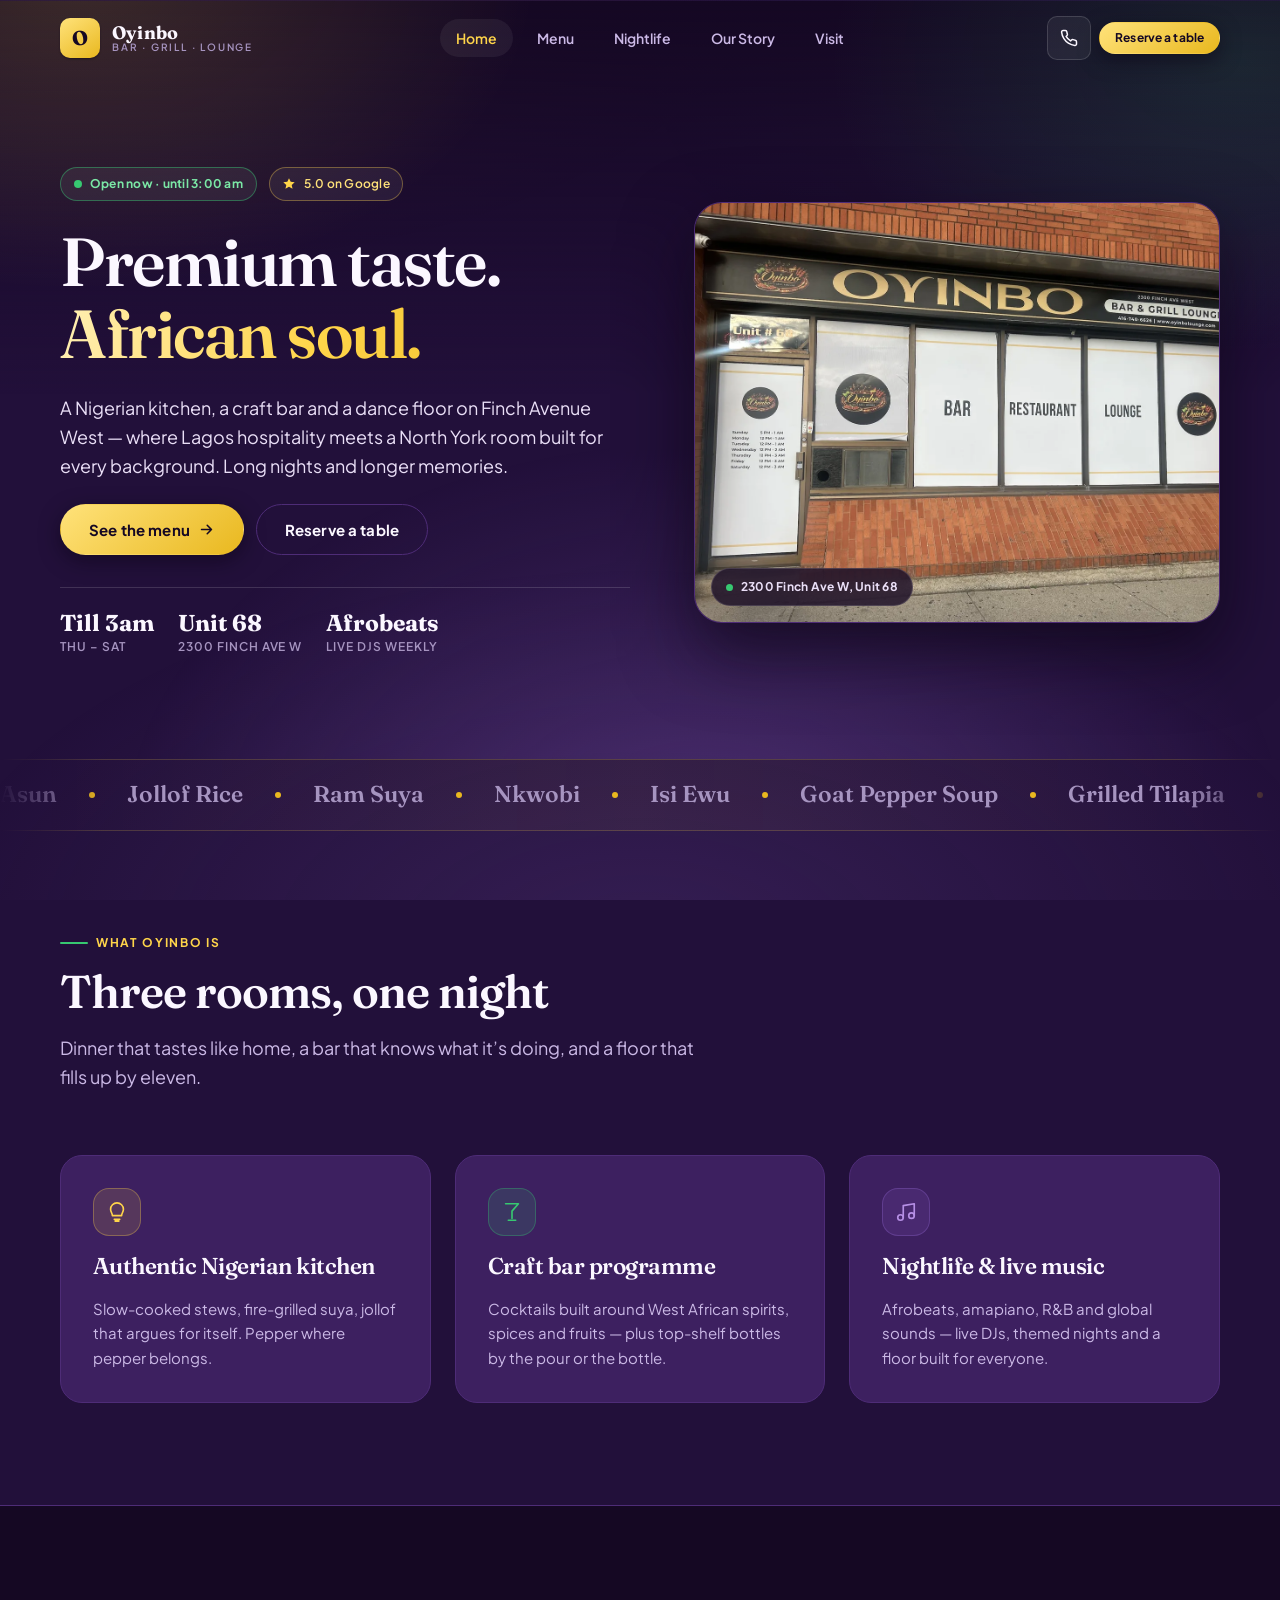
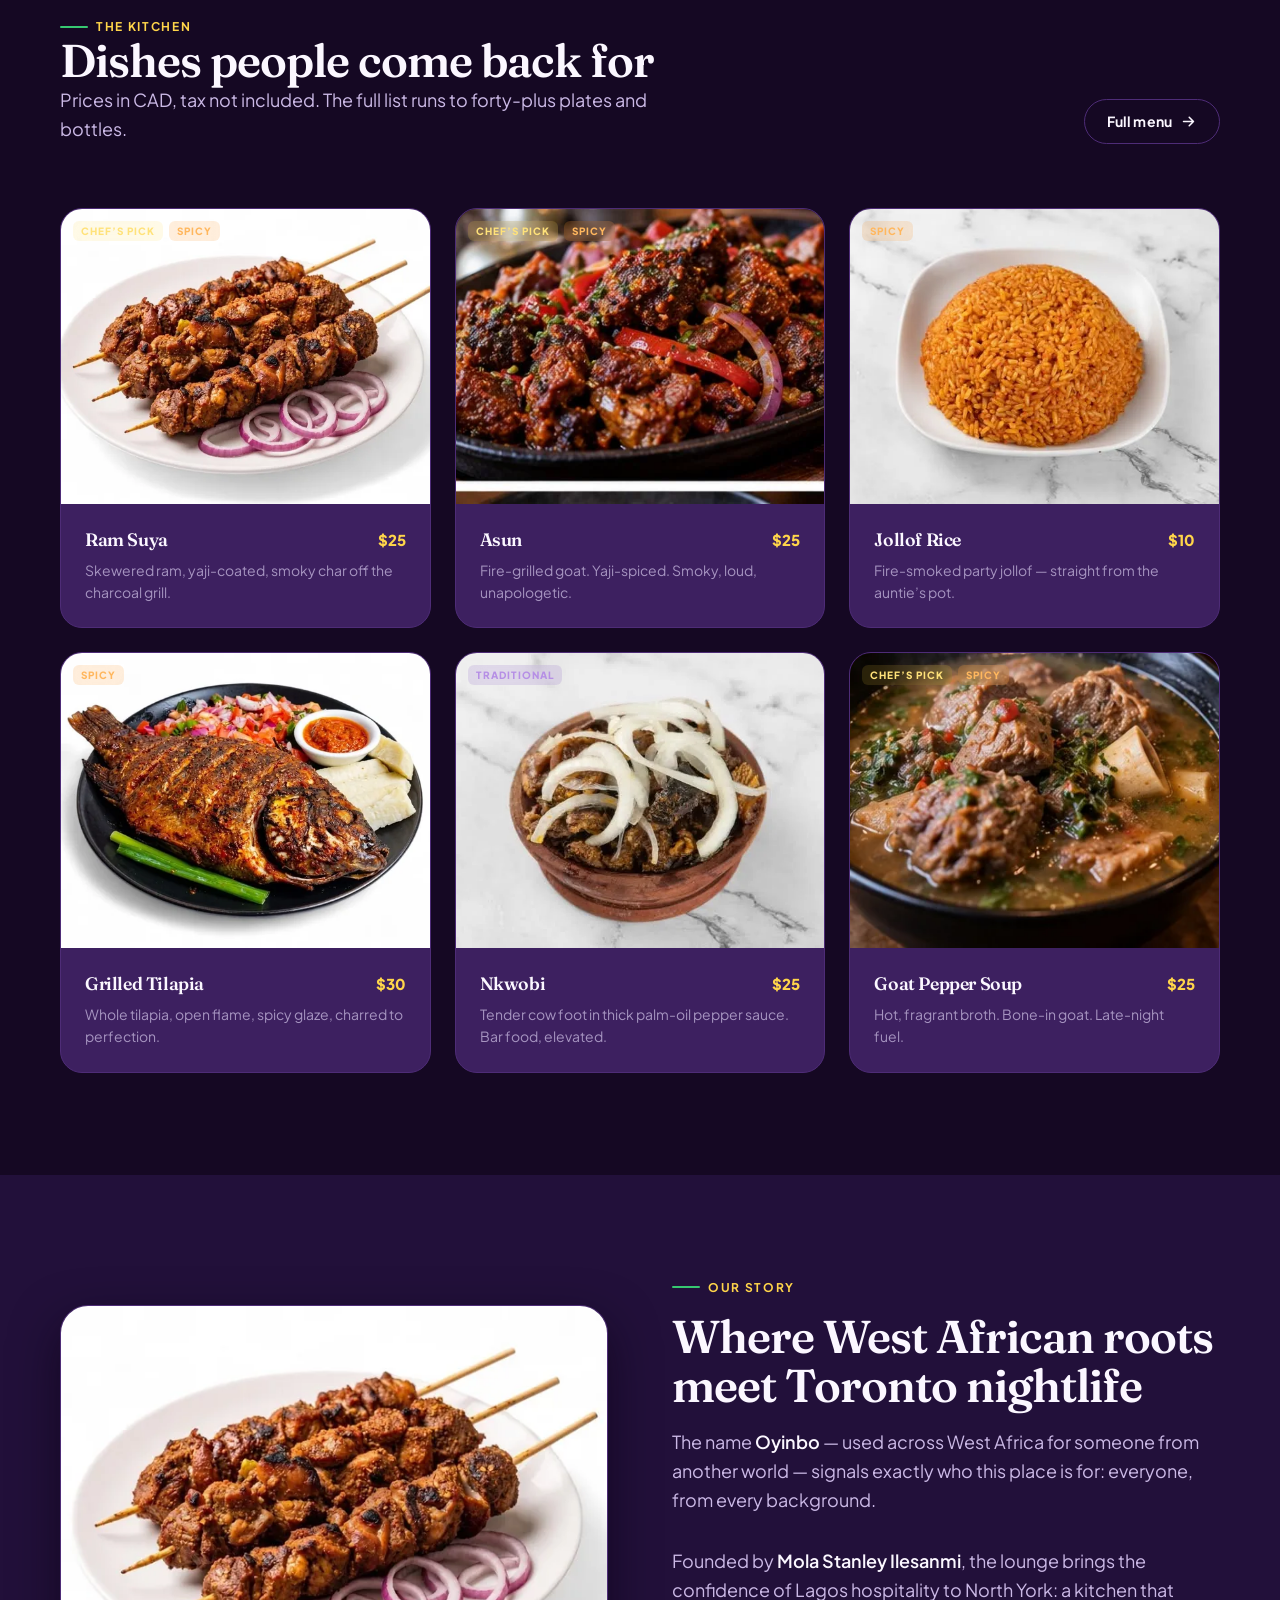
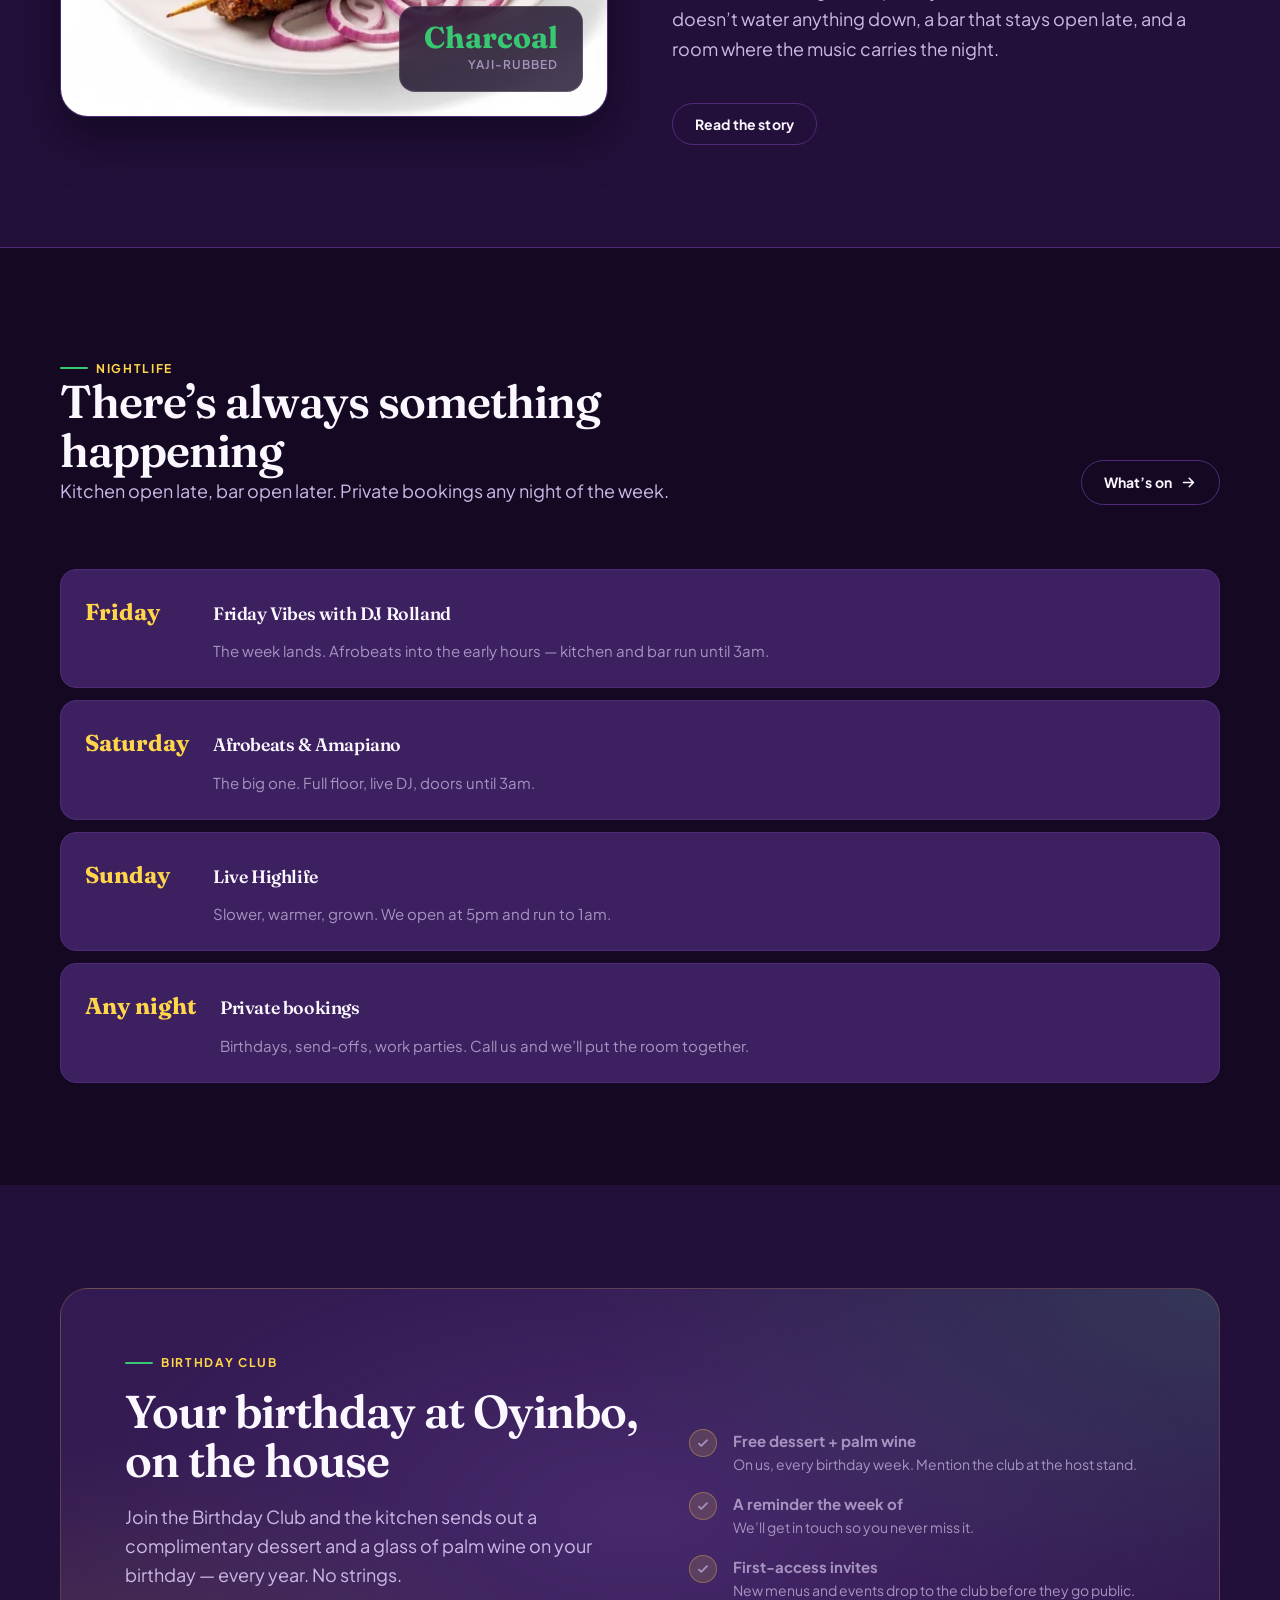
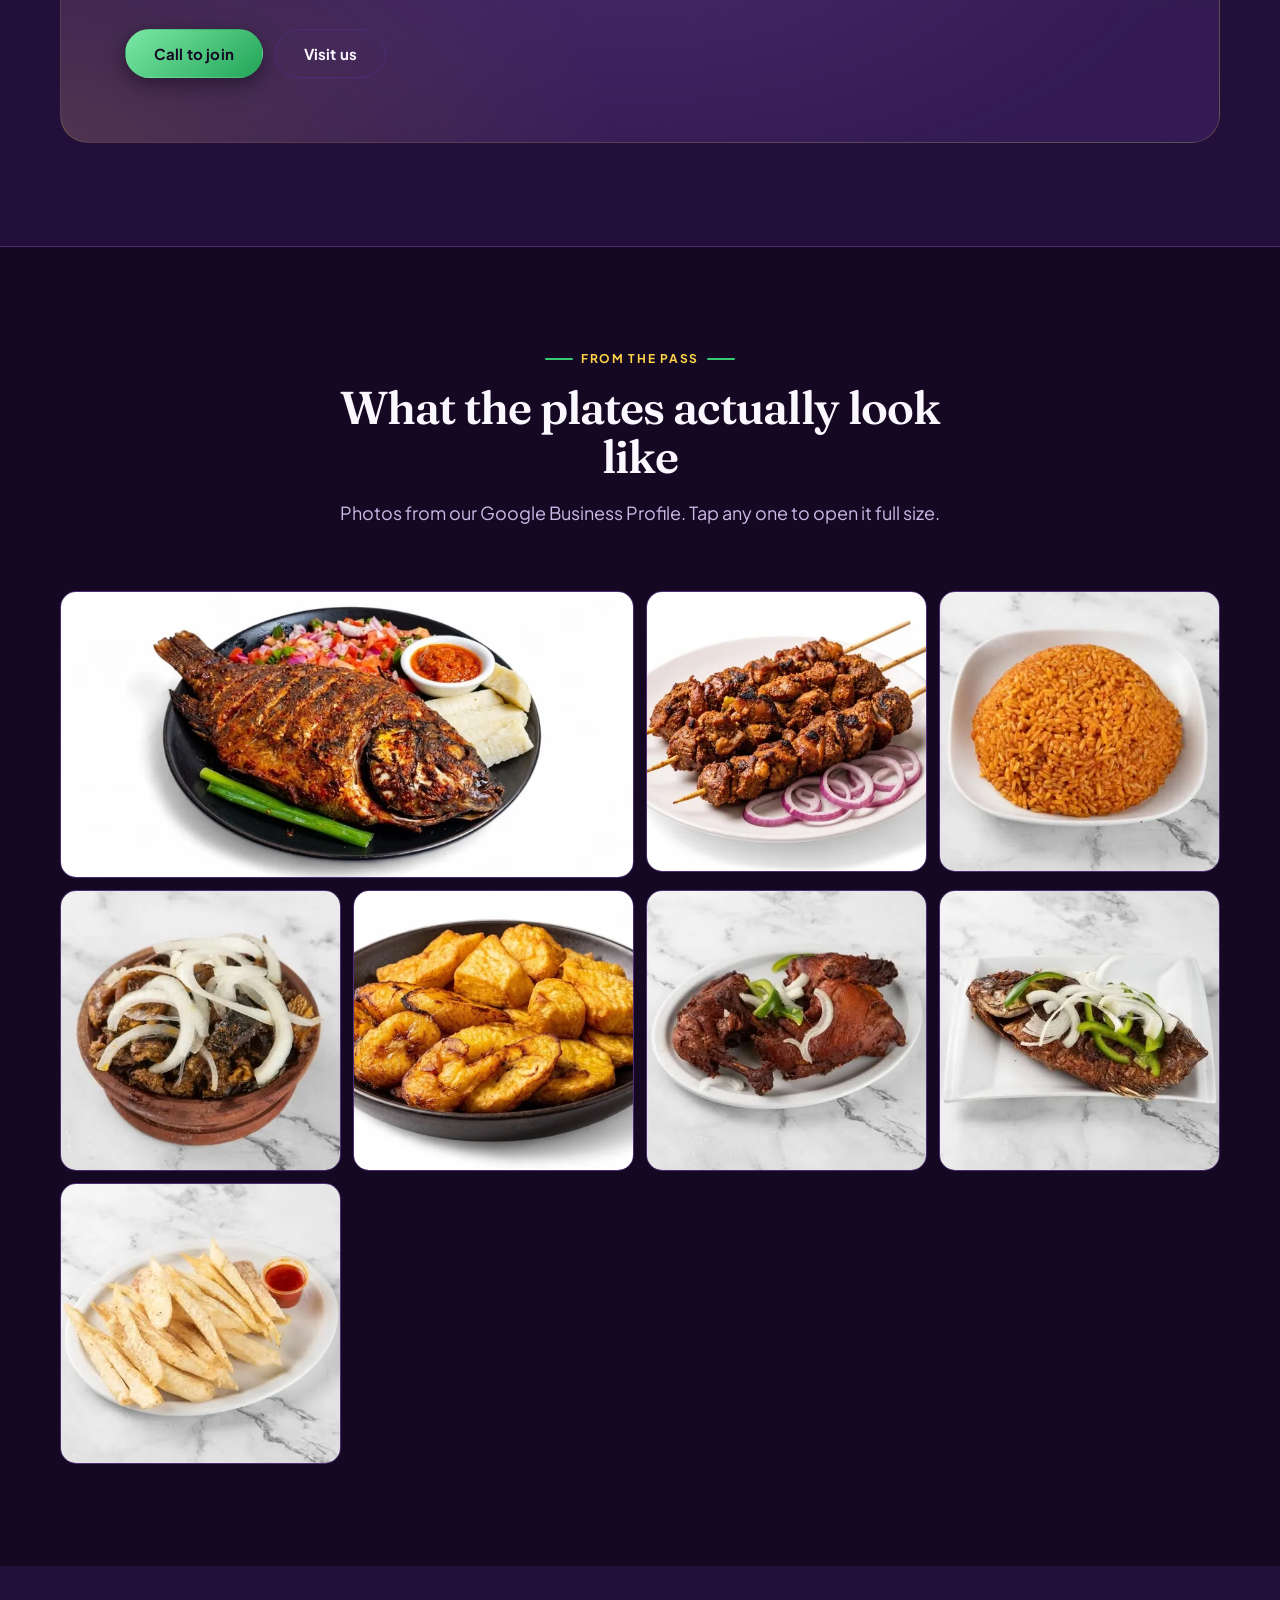
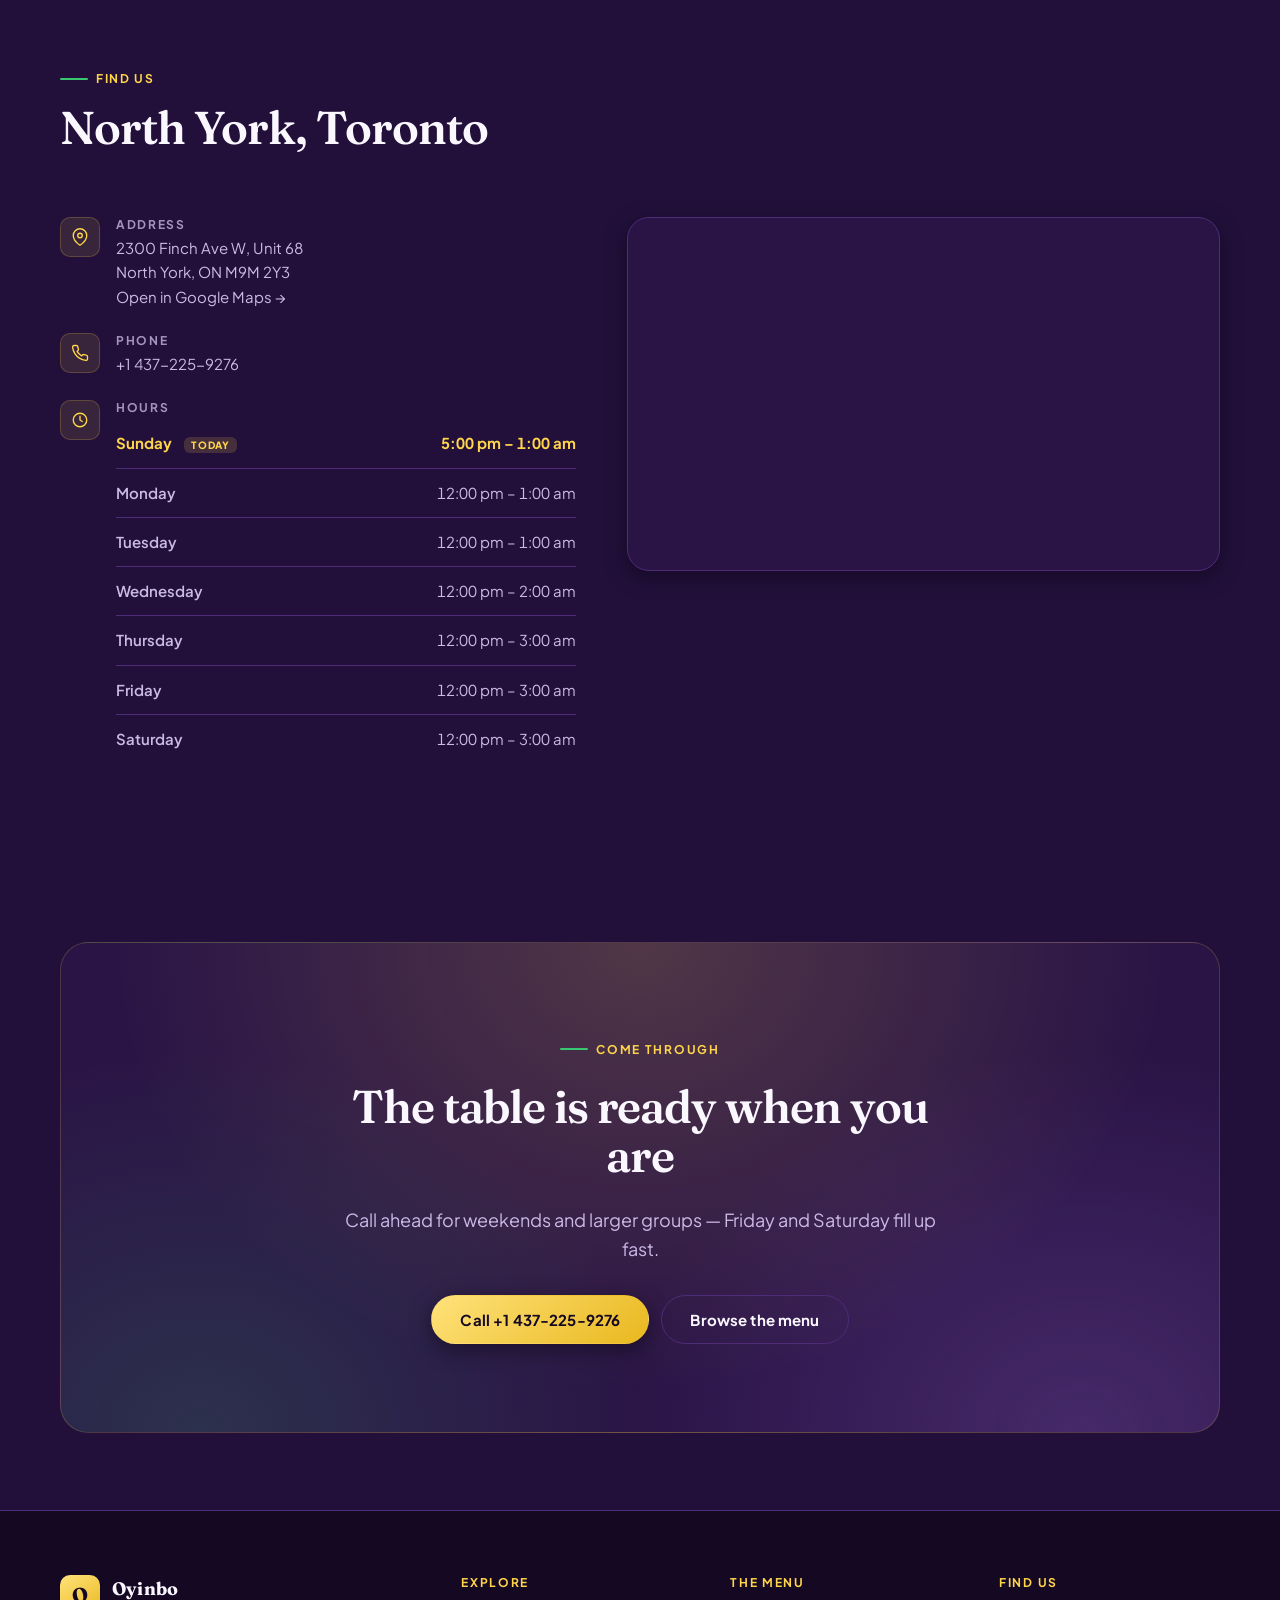
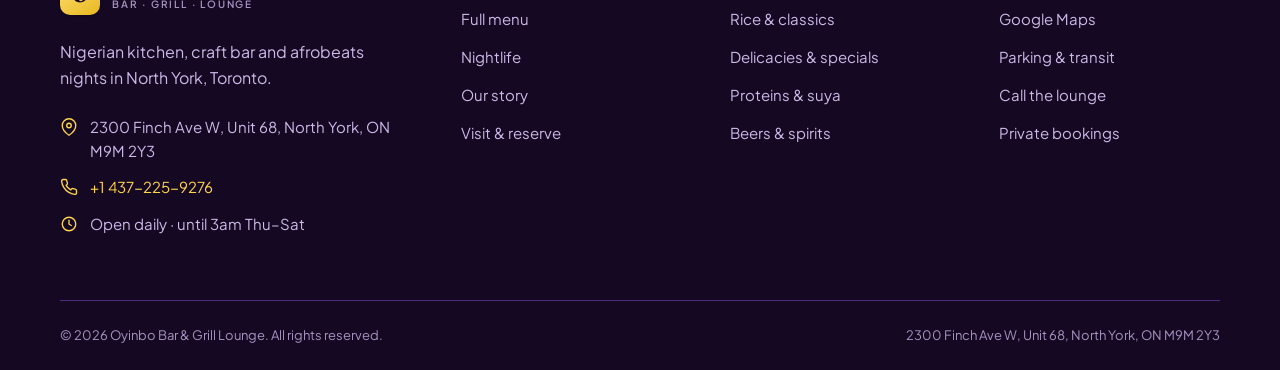
==== index.html @ f5d31cf0 "feat: build Oyinbo Bar & Grill Lounge website Five-page static site for the North York Nigerian rest" ====
<!DOCTYPE html>
<html lang="en">
<head>
<meta charset="utf-8">
<meta name="viewport" content="width=device-width, initial-scale=1">
<title>Oyinbo Bar &amp; Grill Lounge | Nigerian Restaurant in North York, Toronto</title>
<meta name="description" content="Nigerian kitchen, craft bar and afrobeats nights at 2300 Finch Ave West, North York. Suya, asun, jollof, pepper soup and late-night energy until 3am Thursday to Saturday.">
<link rel="canonical" href="https://www.oyinbolounge.com/">

<meta name="theme-color" content="#22103A">
<meta property="og:type" content="restaurant">
<meta property="og:site_name" content="Oyinbo Bar &amp; Grill Lounge">
<meta property="og:title" content="Oyinbo Bar &amp; Grill Lounge | Nigerian Restaurant in North York, Toronto">
<meta property="og:description" content="Nigerian kitchen, craft bar and afrobeats nights at 2300 Finch Ave West, North York. Suya, asun, jollof, pepper soup and late-night energy until 3am Thursday to Saturday.">
<meta property="og:url" content="https://www.oyinbolounge.com/">
<meta property="og:image" content="https://www.oyinbolounge.com/assets/img/og-cover.jpg">
<meta property="og:image:type" content="image/jpeg">
<meta property="og:image:width" content="1200">
<meta property="og:image:height" content="630">
<meta property="og:image:alt" content="Oyinbo Bar &amp; Grill Lounge — Nigerian kitchen, craft bar and afrobeats nights at 2300 Finch Ave W, Unit 68, North York">
<meta property="og:locale" content="en_CA">
<meta name="twitter:card" content="summary_large_image">
<meta name="twitter:image" content="https://www.oyinbolounge.com/assets/img/og-cover.jpg">

<link rel="icon" href="favicon.svg" type="image/svg+xml">
<link rel="mask-icon" href="favicon.svg" color="#FFD54A">

<link rel="preconnect" href="https://fonts.googleapis.com">
<link rel="preconnect" href="https://fonts.gstatic.com" crossorigin>
<link href="https://fonts.googleapis.com/css2?family=Fraunces:opsz,wght@9..144,400..700&family=Plus+Jakarta+Sans:wght@400;600;700;800&display=swap" rel="stylesheet">

<link rel="stylesheet" href="assets/css/site.css">
<script>document.documentElement.classList.add("js");</script>
<link rel="preload" as="image" href="assets/img/venue/storefront.webp" type="image/webp" fetchpriority="high">
<meta name="format-detection" content="telephone=yes">
<meta name="geo.region" content="CA-ON">
<meta name="geo.placename" content="North York, Toronto">
<meta name="geo.position" content="43.7531004;-79.542035">
<meta name="ICBM" content="43.7531004, -79.542035">
<script type="application/ld+json">
{
  "@context": "https://schema.org",
  "@type": "Restaurant",
  "@id": "https://www.oyinbolounge.com/#restaurant",
  "name": "Oyinbo Bar & Grill Lounge",
  "alternateName": "OYINBO LOUNGE & RESTAURANT",
  "url": "https://www.oyinbolounge.com/",
  "image": "https://www.oyinbolounge.com/assets/img/venue/storefront.webp",
  "telephone": "+1-437-225-9276",
  "servesCuisine": ["Nigerian", "West African", "African"],
  "priceRange": "$$",
  "address": {
    "@type": "PostalAddress",
    "streetAddress": "2300 Finch Ave W, Unit 68",
    "addressLocality": "North York",
    "addressRegion": "ON",
    "postalCode": "M9M 2Y3",
    "addressCountry": "CA"
  },
  "geo": { "@type": "GeoCoordinates", "latitude": 43.7531004, "longitude": -79.542035 },
  "hasMap": "https://maps.google.com/?cid=5976283573163495680",
  "aggregateRating": { "@type": "AggregateRating", "ratingValue": "5.0", "reviewCount": "5" },
  "openingHoursSpecification": [
    { "@type": "OpeningHoursSpecification", "dayOfWeek": "Sunday", "opens": "17:00", "closes": "01:00" },
    { "@type": "OpeningHoursSpecification", "dayOfWeek": ["Monday", "Tuesday"], "opens": "12:00", "closes": "01:00" },
    { "@type": "OpeningHoursSpecification", "dayOfWeek": "Wednesday", "opens": "12:00", "closes": "02:00" },
    { "@type": "OpeningHoursSpecification", "dayOfWeek": ["Thursday", "Friday", "Saturday"], "opens": "12:00", "closes": "03:00" }
  ],
  "hasMenu": "https://www.oyinbolounge.com/menu.html",
  "acceptsReservations": "True"
}
</script>
</head>
<body>
<a class="skip-link" href="#main">Skip to content</a>

<header class="site-header">
  <div class="wrap site-header__inner">
    <a class="brand" href="index.html">
      <span class="brand__mark" aria-hidden="true">O</span>
      <span class="brand__text">
        <span class="brand__name">Oyinbo</span>
        <span class="brand__sub">Bar &middot; Grill &middot; Lounge</span>
      </span>
    </a>
    <nav class="nav" aria-label="Primary">
      <ul class="nav__list">
        <li><a class="nav__link" href="index.html" aria-current="page">Home</a></li>
        <li><a class="nav__link" href="menu.html">Menu</a></li>
        <li><a class="nav__link" href="nightlife.html">Nightlife</a></li>
        <li><a class="nav__link" href="about.html">Our Story</a></li>
        <li><a class="nav__link" href="visit.html">Visit</a></li>
      </ul>
    </nav>
    <div class="header-actions">
      <a class="icon-btn" href="tel:+14372259276" aria-label="Call Oyinbo Lounge">
        <svg viewBox="0 0 24 24" fill="none" stroke="currentColor" stroke-width="2" stroke-linecap="round" stroke-linejoin="round"><path d="M22 16.92v3a2 2 0 0 1-2.18 2 19.8 19.8 0 0 1-8.63-3.07 19.5 19.5 0 0 1-6-6A19.8 19.8 0 0 1 2.12 4.18 2 2 0 0 1 4.11 2h3a2 2 0 0 1 2 1.72c.13.96.36 1.9.7 2.81a2 2 0 0 1-.45 2.11L8.09 9.91a16 16 0 0 0 6 6l1.27-1.27a2 2 0 0 1 2.11-.45c.9.34 1.85.57 2.81.7A2 2 0 0 1 22 16.92Z"/></svg>
      </a>
      <a class="btn btn--primary btn--sm" href="visit.html#reserve">Reserve a table</a>
      <button class="nav-toggle" type="button" data-nav-toggle aria-expanded="false" aria-controls="mobile-nav" aria-label="Open menu">
        <span class="nav-toggle__bars" aria-hidden="true"><span></span><span></span><span></span></span>
      </button>
    </div>
  </div>
</header>

<div class="mobile-nav" id="mobile-nav" aria-hidden="true">
  <div class="mobile-nav__head">
    <a class="brand" href="index.html">
      <span class="brand__mark" aria-hidden="true">O</span>
      <span class="brand__text">
        <span class="brand__name">Oyinbo</span>
        <span class="brand__sub">Bar &middot; Grill &middot; Lounge</span>
      </span>
    </a>
    <button class="nav-toggle" type="button" data-nav-toggle aria-expanded="false" aria-controls="mobile-nav" aria-label="Close menu">
      <span class="nav-toggle__bars" aria-hidden="true"><span></span><span></span><span></span></span>
    </button>
  </div>
  <div class="mobile-nav__body">
    <ul class="mobile-nav__list">
      <li><a href="index.html" aria-current="page"><span class="num">01</span> Home</a></li>
      <li><a href="menu.html"><span class="num">02</span> Menu</a></li>
      <li><a href="nightlife.html"><span class="num">03</span> Nightlife</a></li>
      <li><a href="about.html"><span class="num">04</span> Our Story</a></li>
      <li><a href="visit.html"><span class="num">05</span> Visit</a></li>
    </ul>
    <div class="mobile-nav__foot">
      <a class="btn btn--primary btn--lg" href="tel:+14372259276">Call +1 437-225-9276</a>
      <a class="btn btn--ghost btn--lg" href="https://maps.google.com/?cid=5976283573163495680" target="_blank" rel="noopener">Get directions</a>
    </div>
  </div>
</div>


<main id="main">
  <!-- ============================ HERO ============================ -->
  <section class="hero">
    <div class="wrap hero__grid">
     <div class="hero__inner">
      <div class="hero__kicker">
        <span class="status" data-status>
          <span class="status__dot" aria-hidden="true"></span>
          <span data-status-label>Checking hours&hellip;</span>
        </span>
        <span class="chip chip--accent">
          <svg viewBox="0 0 24 24" fill="currentColor"><path d="m12 2 2.9 6.26 6.85.72-5.1 4.6 1.44 6.72L12 16.9 5.91 20.3l1.44-6.72-5.1-4.6 6.85-.72L12 2Z"/></svg>
          5.0 on Google
        </span>
      </div>

      <h1>Premium taste.<em>African soul.</em></h1>

      <p class="hero__lede">
        A Nigerian kitchen, a craft bar and a dance floor on Finch Avenue West &mdash;
        where Lagos hospitality meets a North York room built for every background.
        Long nights and longer memories.
      </p>

      <div class="btn-row">
        <a class="btn btn--primary btn--lg" href="menu.html">
          See the menu
          <svg viewBox="0 0 24 24" fill="none" stroke="currentColor" stroke-width="2.2" stroke-linecap="round" stroke-linejoin="round"><path d="M5 12h14M13 6l6 6-6 6"/></svg>
        </a>
        <a class="btn btn--ghost btn--lg" href="visit.html#reserve">Reserve a table</a>
      </div>

      <div class="hero__facts">
        <div class="hero__fact"><b>Till 3am</b><span>Thu &ndash; Sat</span></div>
        <div class="hero__fact"><b>Unit 68</b><span>2300 Finch Ave W</span></div>
        <div class="hero__fact"><b>Afrobeats</b><span>Live DJs weekly</span></div>
      </div>
     </div>

     <figure class="hero__media">
       <img src="assets/img/venue/storefront.webp"
            alt="The Oyinbo Bar &amp; Grill Lounge storefront on Finch Avenue West, North York"
            fetchpriority="high" width="1280" height="960">
       <figcaption class="hero__media-tag">
         <span class="dot" aria-hidden="true"></span>
         2300 Finch Ave W, Unit 68
       </figcaption>
     </figure>
    </div>
  </section>

  <!-- ============================ MARQUEE ============================ -->
  <div class="marquee" aria-hidden="true">
    <div class="marquee__track">
      <div class="marquee__group">
        <span>Asun</span><i></i><span>Jollof Rice</span><i></i><span>Ram Suya</span><i></i>
        <span>Nkwobi</span><i></i><span>Isi Ewu</span><i></i><span>Goat Pepper Soup</span><i></i>
        <span>Grilled Tilapia</span><i></i><span>Ofada &amp; Ayamase</span><i></i><span>Pepper Snail</span><i></i>
      </div>
      <div class="marquee__group">
        <span>Asun</span><i></i><span>Jollof Rice</span><i></i><span>Ram Suya</span><i></i>
        <span>Nkwobi</span><i></i><span>Isi Ewu</span><i></i><span>Goat Pepper Soup</span><i></i>
        <span>Grilled Tilapia</span><i></i><span>Ofada &amp; Ayamase</span><i></i><span>Pepper Snail</span><i></i>
      </div>
    </div>
  </div>

  <!-- ============================ PILLARS ============================ -->
  <section class="section">
    <div class="wrap">
      <div class="sec-head reveal">
        <span class="eyebrow">What Oyinbo is</span>
        <h2>Three rooms, one night</h2>
        <p>Dinner that tastes like home, a bar that knows what it&rsquo;s doing, and a floor that fills up by eleven.</p>
      </div>

      <div class="grid grid--3">
        <article class="pillar reveal">
          <span class="pillar__icon" aria-hidden="true">
            <svg viewBox="0 0 24 24" fill="none" stroke="currentColor" stroke-width="1.8" stroke-linecap="round" stroke-linejoin="round"><path d="M12 2a7 7 0 0 0-7 7c0 3 2 4.5 2 7h10c0-2.5 2-4 2-7a7 7 0 0 0-7-7Z"/><path d="M9 20h6M10 22h4"/></svg>
          </span>
          <h3>Authentic Nigerian kitchen</h3>
          <p>Slow-cooked stews, fire-grilled suya, jollof that argues for itself. Pepper where pepper belongs.</p>
        </article>

        <article class="pillar reveal" data-delay="90">
          <span class="pillar__icon" aria-hidden="true">
            <svg viewBox="0 0 24 24" fill="none" stroke="currentColor" stroke-width="1.8" stroke-linecap="round" stroke-linejoin="round"><path d="M5 3h14l-7 8v8"/><path d="M8 21h8"/></svg>
          </span>
          <h3>Craft bar programme</h3>
          <p>Cocktails built around West African spirits, spices and fruits &mdash; plus top-shelf bottles by the pour or the bottle.</p>
        </article>

        <article class="pillar reveal" data-delay="180">
          <span class="pillar__icon" aria-hidden="true">
            <svg viewBox="0 0 24 24" fill="none" stroke="currentColor" stroke-width="1.8" stroke-linecap="round" stroke-linejoin="round"><path d="M9 18V5l12-2v13"/><circle cx="6" cy="18" r="3"/><circle cx="18" cy="16" r="3"/></svg>
          </span>
          <h3>Nightlife &amp; live music</h3>
          <p>Afrobeats, amapiano, R&amp;B and global sounds &mdash; live DJs, themed nights and a floor built for everyone.</p>
        </article>
      </div>
    </div>
  </section>

  <!-- ============================ SIGNATURE DISHES ============================ -->
  <section class="section section--raised section--line">
    <div class="wrap">
      <div class="sec-head sec-head--split reveal">
        <div>
          <span class="eyebrow">The kitchen</span>
          <h2>Dishes people come back for</h2>
          <p>Prices in CAD, tax not included. The full list runs to forty-plus plates and bottles.</p>
        </div>
        <a class="btn btn--ghost" href="menu.html">
          Full menu
          <svg viewBox="0 0 24 24" fill="none" stroke="currentColor" stroke-width="2.2" stroke-linecap="round" stroke-linejoin="round"><path d="M5 12h14M13 6l6 6-6 6"/></svg>
        </a>
      </div>

      <div class="grid grid--3">
        <article class="dish reveal">
          <div class="dish__media">
            <span class="dish__tags"><span class="tag tag--pick">Chef&rsquo;s pick</span><span class="tag tag--spicy">Spicy</span></span>
            <img src="assets/img/dishes/suya.webp" alt="Ram suya skewers with red onion" loading="lazy" width="800" height="450">
          </div>
          <div class="dish__body">
            <div class="dish__top"><h3 class="dish__name">Ram Suya</h3><span class="dish__price">$25</span></div>
            <p class="dish__desc">Skewered ram, yaji-coated, smoky char off the charcoal grill.</p>
          </div>
        </article>

        <article class="dish reveal" data-delay="80">
          <div class="dish__media">
            <span class="dish__tags"><span class="tag tag--pick">Chef&rsquo;s pick</span><span class="tag tag--spicy">Spicy</span></span>
            <img src="assets/img/dishes/asun.webp" alt="Asun — fire-grilled goat tossed in pepper and onion" loading="lazy" width="496" height="326">
          </div>
          <div class="dish__body">
            <div class="dish__top"><h3 class="dish__name">Asun</h3><span class="dish__price">$25</span></div>
            <p class="dish__desc">Fire-grilled goat. Yaji-spiced. Smoky, loud, unapologetic.</p>
          </div>
        </article>

        <article class="dish reveal" data-delay="160">
          <div class="dish__media">
            <span class="dish__tags"><span class="tag tag--spicy">Spicy</span></span>
            <img src="assets/img/dishes/jollof-rice.webp" alt="A plate of Nigerian party jollof rice" loading="lazy" width="550" height="440">
          </div>
          <div class="dish__body">
            <div class="dish__top"><h3 class="dish__name">Jollof Rice</h3><span class="dish__price">$10</span></div>
            <p class="dish__desc">Fire-smoked party jollof &mdash; straight from the auntie&rsquo;s pot.</p>
          </div>
        </article>

        <article class="dish reveal">
          <div class="dish__media">
            <span class="dish__tags"><span class="tag tag--spicy">Spicy</span></span>
            <img src="assets/img/dishes/grilled-tilapia.webp" alt="Whole grilled tilapia with pepper sauce, salsa and yam" loading="lazy" width="800" height="450">
          </div>
          <div class="dish__body">
            <div class="dish__top"><h3 class="dish__name">Grilled Tilapia</h3><span class="dish__price">$30</span></div>
            <p class="dish__desc">Whole tilapia, open flame, spicy glaze, charred to perfection.</p>
          </div>
        </article>

        <article class="dish reveal" data-delay="80">
          <div class="dish__media">
            <span class="dish__tags"><span class="tag tag--trad">Traditional</span></span>
            <img src="assets/img/dishes/nkwobi.webp" alt="Nkwobi served in a clay bowl, topped with sliced onion" loading="lazy" width="550" height="440">
          </div>
          <div class="dish__body">
            <div class="dish__top"><h3 class="dish__name">Nkwobi</h3><span class="dish__price">$25</span></div>
            <p class="dish__desc">Tender cow foot in thick palm-oil pepper sauce. Bar food, elevated.</p>
          </div>
        </article>

        <article class="dish reveal" data-delay="160">
          <div class="dish__media">
            <span class="dish__tags"><span class="tag tag--pick">Chef&rsquo;s pick</span><span class="tag tag--spicy">Spicy</span></span>
            <img src="assets/img/dishes/goat-pepper-soup.webp" alt="Goat pepper soup in a bowl" loading="lazy" width="496" height="325">
          </div>
          <div class="dish__body">
            <div class="dish__top"><h3 class="dish__name">Goat Pepper Soup</h3><span class="dish__price">$25</span></div>
            <p class="dish__desc">Hot, fragrant broth. Bone-in goat. Late-night fuel.</p>
          </div>
        </article>
      </div>
    </div>
  </section>

  <!-- ============================ STORY ============================ -->
  <section class="section">
    <div class="wrap">
      <div class="split">
        <div class="split__media reveal">
          <img src="assets/img/dishes/suya.webp" alt="Skewers of yaji-rubbed suya off the charcoal grill, served with red onion" loading="lazy" width="800" height="450">
          <div class="split__badge"><b>Charcoal</b><span>Yaji-rubbed</span></div>
        </div>

        <div class="split__body reveal" data-delay="100">
          <span class="eyebrow">Our story</span>
          <h2>Where West African roots meet Toronto nightlife</h2>
          <p>
            The name <strong>Oyinbo</strong> &mdash; used across West Africa for someone from
            another world &mdash; signals exactly who this place is for: everyone, from every
            background.
          </p>
          <p>
            Founded by <strong>Mola Stanley Ilesanmi</strong>, the lounge brings the confidence of
            Lagos hospitality to North York: a kitchen that doesn&rsquo;t water anything down, a bar
            that stays open late, and a room where the music carries the night.
          </p>
          <div class="btn-row u-mt-5">
            <a class="btn btn--ghost" href="about.html">Read the story</a>
          </div>
        </div>
      </div>
    </div>
  </section>

  <!-- ============================ NIGHTLIFE ============================ -->
  <section class="section section--raised section--line">
    <div class="wrap">
      <div class="sec-head sec-head--split reveal">
        <div>
          <span class="eyebrow">Nightlife</span>
          <h2>There&rsquo;s always something happening</h2>
          <p>Kitchen open late, bar open later. Private bookings any night of the week.</p>
        </div>
        <a class="btn btn--ghost" href="nightlife.html">
          What&rsquo;s on
          <svg viewBox="0 0 24 24" fill="none" stroke="currentColor" stroke-width="2.2" stroke-linecap="round" stroke-linejoin="round"><path d="M5 12h14M13 6l6 6-6 6"/></svg>
        </a>
      </div>

      <div class="nights">
        <article class="night reveal">
          <span class="night__day">Friday</span>
          <h3 class="night__title">Friday Vibes with DJ Rolland</h3>
          <p class="night__desc">The week lands. Afrobeats into the early hours &mdash; kitchen and bar run until 3am.</p>
        </article>
        <article class="night reveal" data-delay="70">
          <span class="night__day">Saturday</span>
          <h3 class="night__title">Afrobeats &amp; Amapiano</h3>
          <p class="night__desc">The big one. Full floor, live DJ, doors until 3am.</p>
        </article>
        <article class="night reveal" data-delay="140">
          <span class="night__day">Sunday</span>
          <h3 class="night__title">Live Highlife</h3>
          <p class="night__desc">Slower, warmer, grown. We open at 5pm and run to 1am.</p>
        </article>
        <article class="night reveal" data-delay="210">
          <span class="night__day">Any night</span>
          <h3 class="night__title">Private bookings</h3>
          <p class="night__desc">Birthdays, send-offs, work parties. Call us and we&rsquo;ll put the room together.</p>
        </article>
      </div>
    </div>
  </section>

  <!-- ============================ BIRTHDAY CLUB ============================ -->
  <section class="section">
    <div class="wrap">
      <div class="panel reveal">
        <div class="panel__grid">
          <div class="split__body">
            <span class="eyebrow">Birthday club</span>
            <h2>Your birthday at Oyinbo, on the house</h2>
            <p>
              Join the Birthday Club and the kitchen sends out a complimentary dessert and a glass
              of palm wine on your birthday &mdash; every year. No strings.
            </p>
            <div class="btn-row u-mt-5">
              <a class="btn btn--green btn--lg" href="tel:+14372259276">Call to join</a>
              <a class="btn btn--ghost btn--lg" href="visit.html">Visit us</a>
            </div>
          </div>

          <div class="perks">
            <div class="perk">
              <span class="perk__check" aria-hidden="true"><svg viewBox="0 0 24 24" fill="none" stroke="currentColor" stroke-width="3" stroke-linecap="round" stroke-linejoin="round"><path d="m5 13 4 4L19 7"/></svg></span>
              <span><b>Free dessert + palm wine</b><span>On us, every birthday week. Mention the club at the host stand.</span></span>
            </div>
            <div class="perk">
              <span class="perk__check" aria-hidden="true"><svg viewBox="0 0 24 24" fill="none" stroke="currentColor" stroke-width="3" stroke-linecap="round" stroke-linejoin="round"><path d="m5 13 4 4L19 7"/></svg></span>
              <span><b>A reminder the week of</b><span>We&rsquo;ll get in touch so you never miss it.</span></span>
            </div>
            <div class="perk">
              <span class="perk__check" aria-hidden="true"><svg viewBox="0 0 24 24" fill="none" stroke="currentColor" stroke-width="3" stroke-linecap="round" stroke-linejoin="round"><path d="m5 13 4 4L19 7"/></svg></span>
              <span><b>First-access invites</b><span>New menus and events drop to the club before they go public.</span></span>
            </div>
          </div>
        </div>
      </div>
    </div>
  </section>

  <!-- ============================ GALLERY ============================ -->
  <section class="section section--raised section--line">
    <div class="wrap">
      <div class="sec-head sec-head--center reveal">
        <span class="eyebrow">From the pass</span>
        <h2>What the plates actually look like</h2>
        <p>Photos from our Google Business Profile. Tap any one to open it full size.</p>
      </div>

      <div class="gallery reveal">
        <a class="gallery__item gallery__item--wide" href="assets/img/dishes/grilled-tilapia.webp" data-lightbox>
          <img src="assets/img/dishes/grilled-tilapia.webp" alt="Grilled tilapia with pepper sauce, fresh salsa and yam" loading="lazy">
        </a>
        <a class="gallery__item" href="assets/img/dishes/suya.webp" data-lightbox>
          <img src="assets/img/dishes/suya.webp" alt="Suya skewers with red onion" loading="lazy">
        </a>
        <a class="gallery__item" href="assets/img/dishes/jollof-rice.webp" data-lightbox>
          <img src="assets/img/dishes/jollof-rice.webp" alt="Nigerian party jollof rice" loading="lazy">
        </a>
        <a class="gallery__item" href="assets/img/dishes/nkwobi.webp" data-lightbox>
          <img src="assets/img/dishes/nkwobi.webp" alt="Nkwobi in a clay bowl topped with onion" loading="lazy">
        </a>
        <a class="gallery__item" href="assets/img/dishes/plantain-yam.webp" data-lightbox>
          <img src="assets/img/dishes/plantain-yam.webp" alt="Fried plantain and fried yam in a dark bowl" loading="lazy">
        </a>
        <a class="gallery__item" href="assets/img/dishes/grilled-chicken.webp" data-lightbox>
          <img src="assets/img/dishes/grilled-chicken.webp" alt="Grilled chicken with onion and green pepper" loading="lazy">
        </a>
        <a class="gallery__item" href="assets/img/dishes/fried-fish.webp" data-lightbox>
          <img src="assets/img/dishes/fried-fish.webp" alt="Fried whole fish with onion and green pepper" loading="lazy">
        </a>
        <a class="gallery__item" href="assets/img/dishes/fried-yam.webp" data-lightbox>
          <img src="assets/img/dishes/fried-yam.webp" alt="Fried yam chips with pepper sauce" loading="lazy">
        </a>
      </div>
    </div>
  </section>

  <!-- ============================ FIND US ============================ -->
  <section class="section" id="find-us">
    <div class="wrap">
      <div class="sec-head reveal">
        <span class="eyebrow">Find us</span>
        <h2>North York, Toronto</h2>
      </div>

      <div class="find">
        <div class="info-list reveal">
          <div class="info-item">
            <span class="info-item__icon" aria-hidden="true"><svg viewBox="0 0 24 24" fill="none" stroke="currentColor" stroke-width="1.8" stroke-linecap="round" stroke-linejoin="round"><path d="M21 10c0 7-9 13-9 13s-9-6-9-13a9 9 0 0 1 18 0Z"/><circle cx="12" cy="10" r="3"/></svg></span>
            <div>
              <h4>Address</h4>
              <p>2300 Finch Ave W, Unit 68<br>North York, ON M9M 2Y3</p>
              <p class="u-mt-5"><a href="https://maps.google.com/?cid=5976283573163495680" target="_blank" rel="noopener">Open in Google Maps &rarr;</a></p>
            </div>
          </div>

          <div class="info-item">
            <span class="info-item__icon" aria-hidden="true"><svg viewBox="0 0 24 24" fill="none" stroke="currentColor" stroke-width="1.8" stroke-linecap="round" stroke-linejoin="round"><path d="M22 16.92v3a2 2 0 0 1-2.18 2 19.8 19.8 0 0 1-8.63-3.07 19.5 19.5 0 0 1-6-6A19.8 19.8 0 0 1 2.12 4.18 2 2 0 0 1 4.11 2h3a2 2 0 0 1 2 1.72c.13.96.36 1.9.7 2.81a2 2 0 0 1-.45 2.11L8.09 9.91a16 16 0 0 0 6 6l1.27-1.27a2 2 0 0 1 2.11-.45c.9.34 1.85.57 2.81.7A2 2 0 0 1 22 16.92Z"/></svg></span>
            <div>
              <h4>Phone</h4>
              <p><a href="tel:+14372259276">+1 437-225-9276</a></p>
            </div>
          </div>

          <div class="info-item">
            <span class="info-item__icon" aria-hidden="true"><svg viewBox="0 0 24 24" fill="none" stroke="currentColor" stroke-width="1.8" stroke-linecap="round" stroke-linejoin="round"><circle cx="12" cy="12" r="9"/><path d="M12 7v5l3 2"/></svg></span>
            <div>
              <h4>Hours</h4>
              <table class="hours">
                <tbody>
                  <tr data-day="0"><th scope="row">Sunday</th><td>5:00 pm &ndash; 1:00 am</td></tr>
                  <tr data-day="1"><th scope="row">Monday</th><td>12:00 pm &ndash; 1:00 am</td></tr>
                  <tr data-day="2"><th scope="row">Tuesday</th><td>12:00 pm &ndash; 1:00 am</td></tr>
                  <tr data-day="3"><th scope="row">Wednesday</th><td>12:00 pm &ndash; 2:00 am</td></tr>
                  <tr data-day="4"><th scope="row">Thursday</th><td>12:00 pm &ndash; 3:00 am</td></tr>
                  <tr data-day="5"><th scope="row">Friday</th><td>12:00 pm &ndash; 3:00 am</td></tr>
                  <tr data-day="6"><th scope="row">Saturday</th><td>12:00 pm &ndash; 3:00 am</td></tr>
                </tbody>
              </table>
            </div>
          </div>
        </div>

        <div class="find__map reveal" data-delay="120">
          <iframe
            title="Map showing Oyinbo Bar &amp; Grill Lounge at 2300 Finch Avenue West, North York"
            src="https://www.google.com/maps?q=2300+Finch+Ave+W+Unit+68,+North+York,+ON+M9M+2Y3&output=embed"
            loading="lazy" referrerpolicy="no-referrer-when-downgrade" allowfullscreen></iframe>
        </div>
      </div>
    </div>
  </section>

  <!-- ============================ CTA ============================ -->
  <section class="section section--tight">
    <div class="wrap">
      <div class="cta-band reveal">
        <span class="eyebrow" style="justify-content:center">Come through</span>
        <h2 class="u-mt-5">The table is ready when you are</h2>
        <p class="u-mt-5">Call ahead for weekends and larger groups &mdash; Friday and Saturday fill up fast.</p>
        <div class="btn-row u-mt-6">
          <a class="btn btn--primary btn--lg" href="tel:+14372259276">Call +1 437-225-9276</a>
          <a class="btn btn--ghost btn--lg" href="menu.html">Browse the menu</a>
        </div>
      </div>
    </div>
  </section>
</main>

<footer class="site-footer">
  <div class="wrap">
    <div class="footer-grid">
      <div>
        <a class="brand" href="index.html">
          <span class="brand__mark" aria-hidden="true">O</span>
          <span class="brand__text">
            <span class="brand__name">Oyinbo</span>
            <span class="brand__sub">Bar &middot; Grill &middot; Lounge</span>
          </span>
        </a>
        <p class="u-mt-5">Nigerian kitchen, craft bar and afrobeats nights in North York, Toronto.</p>
        <div class="footer-contact">
          <div>
            <svg viewBox="0 0 24 24" fill="none" stroke="currentColor" stroke-width="1.8" stroke-linecap="round" stroke-linejoin="round"><path d="M21 10c0 7-9 13-9 13s-9-6-9-13a9 9 0 0 1 18 0Z"/><circle cx="12" cy="10" r="3"/></svg>
            <span>2300 Finch Ave W, Unit 68, North York, ON M9M 2Y3</span>
          </div>
          <div>
            <svg viewBox="0 0 24 24" fill="none" stroke="currentColor" stroke-width="1.8" stroke-linecap="round" stroke-linejoin="round"><path d="M22 16.92v3a2 2 0 0 1-2.18 2 19.8 19.8 0 0 1-8.63-3.07 19.5 19.5 0 0 1-6-6A19.8 19.8 0 0 1 2.12 4.18 2 2 0 0 1 4.11 2h3a2 2 0 0 1 2 1.72c.13.96.36 1.9.7 2.81a2 2 0 0 1-.45 2.11L8.09 9.91a16 16 0 0 0 6 6l1.27-1.27a2 2 0 0 1 2.11-.45c.9.34 1.85.57 2.81.7A2 2 0 0 1 22 16.92Z"/></svg>
            <span><a href="tel:+14372259276">+1 437-225-9276</a></span>
          </div>
          <div>
            <svg viewBox="0 0 24 24" fill="none" stroke="currentColor" stroke-width="1.8" stroke-linecap="round" stroke-linejoin="round"><circle cx="12" cy="12" r="9"/><path d="M12 7v5l3 2"/></svg>
            <span>Open daily &middot; until 3am Thu&ndash;Sat</span>
          </div>
        </div>
      </div>
      <div>
        <h4>Explore</h4>
        <ul>
          <li><a href="menu.html">Full menu</a></li>
          <li><a href="nightlife.html">Nightlife</a></li>
          <li><a href="about.html">Our story</a></li>
          <li><a href="visit.html">Visit &amp; reserve</a></li>
        </ul>
      </div>
      <div>
        <h4>The menu</h4>
        <ul>
          <li><a href="menu.html#rice">Rice &amp; classics</a></li>
          <li><a href="menu.html#delicacies">Delicacies &amp; specials</a></li>
          <li><a href="menu.html#suya">Proteins &amp; suya</a></li>
          <li><a href="menu.html#bar">Beers &amp; spirits</a></li>
        </ul>
      </div>
      <div>
        <h4>Find us</h4>
        <ul>
          <li><a href="https://maps.google.com/?cid=5976283573163495680" target="_blank" rel="noopener">Google Maps</a></li>
          <li><a href="visit.html#parking">Parking &amp; transit</a></li>
          <li><a href="tel:+14372259276">Call the lounge</a></li>
          <li><a href="nightlife.html#private">Private bookings</a></li>
        </ul>
      </div>
    </div>
    <div class="footer-bottom">
      <span>&copy; <span data-year>2026</span> Oyinbo Bar &amp; Grill Lounge. All rights reserved.</span>
      <span>2300 Finch Ave W, Unit 68, North York, ON M9M 2Y3</span>
    </div>
  </div>
</footer>

<div class="dock">
  <a class="btn btn--primary" href="tel:+14372259276">Call</a>
  <a class="btn btn--ghost" href="https://maps.google.com/?cid=5976283573163495680" target="_blank" rel="noopener">Directions</a>
</div>

<script src="assets/js/main.js" defer></script>
</body>
</html>
---- assets/css/site.css ----
/* GENERATED by .build/compose.py — edit the source files, not this. */

/* ===== tokens.css ===== */
/* =============================================================
   OYINBO — 01 TOKENS
   The single source of truth for colour, type, space and depth.

   Palette: a deep plum room lit by yellow and green.
   Purple carries every surface, yellow is the primary accent,
   green is the second voice. Amber is a narrow heat tint only.
   ============================================================= */

:root {
  /* ---- Purple: all surfaces --------------------------------- */
  --plum-950: #150823;
  --plum-900: #22103A;   /* page background */
  --plum-850: #2A1446;
  --plum-800: #331A52;   /* raised surface */
  --plum-700: #3D2060;   /* card */
  --plum-600: #4E2C77;   /* border / hairline */
  --plum-500: #6B42A0;
  --plum-400: #8B5FC4;
  --plum-300: #B68FE5;

  /* ---- Yellow: primary accent -------------------------------- */
  --yellow-100: #FFF8DF;
  --yellow-200: #FFEFB4;
  --yellow-300: #FFE27A;
  --yellow-400: #FFD54A;   /* primary */
  --yellow-500: #E9B81F;
  --yellow-600: #B98C10;

  /* ---- Green: second voice ----------------------------------- */
  --green-200: #BDF5D4;
  --green-300: #7BE8A6;
  --green-400: #37C871;   /* primary green */
  --green-500: #22A557;
  --green-600: #15803D;

  /* ---- Amber: heat tint (spice marks only) -------------------- */
  --amber-300: #FFB75E;
  --amber-400: #FF9426;

  /* ---- Text (cool, lilac-shifted) ---------------------------- */
  --mist-100: #FBF7FF;   /* primary text */
  --mist-200: #EADFF7;
  --mist-300: #CBB9E6;   /* secondary text */
  --mist-400: #A694C0;   /* muted text */

  /* ---- Semantic ---------------------------------------------- */
  --bg: var(--plum-900);
  --bg-raised: var(--plum-800);
  --bg-band: var(--plum-950);   /* alternating section band — darker than the page */
  --bg-card: var(--plum-700);
  --line: var(--plum-600);
  --line-soft: rgba(255, 213, 74, 0.18);
  --text: var(--mist-100);
  --text-soft: var(--mist-300);
  --text-muted: var(--mist-400);
  --accent: var(--yellow-400);
  --accent-hi: var(--yellow-300);
  --accent-2: var(--green-400);

  /* Translucent layers for glass + overlays */
  --glass: rgba(255, 255, 255, 0.06);
  --glass-hi: rgba(255, 255, 255, 0.11);
  --glass-line: rgba(255, 255, 255, 0.14);
  --scrim: rgba(21, 8, 35, 0.74);

  /* Tints — used anywhere a colour needs to sit on a surface */
  --tint-yellow: rgba(255, 213, 74, 0.13);
  --tint-yellow-line: rgba(255, 213, 74, 0.30);
  --tint-green: rgba(55, 200, 113, 0.14);
  --tint-green-line: rgba(55, 200, 113, 0.32);
  --tint-amber: rgba(255, 148, 38, 0.16);
  --tint-plum: rgba(139, 95, 196, 0.16);

  /* ---- Type ------------------------------------------------- */
  --font-display: "Fraunces", "Playfair Display", Georgia, serif;
  --font-sans: "Plus Jakarta Sans", -apple-system, BlinkMacSystemFont,
               "Segoe UI", Roboto, Helvetica, Arial, sans-serif;

  /* Fluid type scale — clamp(min, preferred, max) */
  --t-xs:   0.75rem;
  --t-sm:   0.8125rem;
  --t-base: 1rem;
  --t-md:   clamp(1rem, 0.25vw + 0.95rem, 1.125rem);
  --t-lg:   clamp(1.1875rem, 0.5vw + 1.05rem, 1.4375rem);
  --t-xl:   clamp(1.4375rem, 1vw + 1.15rem, 1.875rem);
  --t-2xl:  clamp(1.75rem, 2.2vw + 1.2rem, 2.875rem);
  --t-3xl:  clamp(2.125rem, 4vw + 1.1rem, 4.25rem);

  --lh-tight: 1.06;
  --lh-snug: 1.25;
  --lh-body: 1.62;
  --ls-tight: -0.022em;
  --ls-wide: 0.14em;

  /* ---- Space (4px base) ------------------------------------- */
  --s-1: 0.25rem;
  --s-2: 0.5rem;
  --s-3: 0.75rem;
  --s-4: 1rem;
  --s-5: 1.5rem;
  --s-6: 2rem;
  --s-7: 3rem;
  --s-8: 4rem;
  --s-9: 6rem;
  --s-10: 8rem;

  --gutter: clamp(1.125rem, 4vw, 2.5rem);
  --section-y: clamp(3.25rem, 8vw, 7rem);
  --measure: 62ch;
  --max-w: 1240px;
  --max-w-narrow: 760px;
  --header-h: 4.25rem;

  /* ---- Shape ------------------------------------------------ */
  --r-xs: 6px;
  --r-sm: 10px;
  --r-md: 16px;
  --r-lg: 22px;
  --r-xl: 28px;
  --r-pill: 999px;

  /* ---- Depth ------------------------------------------------ */
  --sh-1: 0 1px 2px rgba(10, 4, 18, 0.45);
  --sh-2: 0 6px 20px rgba(10, 4, 18, 0.5);
  --sh-3: 0 18px 48px rgba(10, 4, 18, 0.6);
  --sh-4: 0 28px 70px rgba(10, 4, 18, 0.68);
  --sh-glow: 0 10px 40px rgba(255, 213, 74, 0.26);

  /* ---- Motion ------------------------------------------------ */
  --ease: cubic-bezier(0.22, 1, 0.36, 1);
  --ease-out: cubic-bezier(0.16, 1, 0.3, 1);
  --dur-1: 160ms;
  --dur-2: 280ms;
  --dur-3: 520ms;

  /* ---- Layers ------------------------------------------------ */
  --z-base: 1;
  --z-sticky: 50;
  --z-header: 100;
  --z-overlay: 200;
  --z-modal: 300;
}

@media (min-width: 62rem) {
  :root { --header-h: 4.75rem; }
}

/* ===== base.css ===== */
/* =============================================================
   OYINBO — 02 BASE
   Reset, document defaults, typography, accessibility.
   ============================================================= */

*,
*::before,
*::after { box-sizing: border-box; }

* { margin: 0; }

html {
  -webkit-text-size-adjust: 100%;
  scroll-behavior: smooth;
  scroll-padding-top: calc(var(--header-h) + 1rem);
}

body {
  background: var(--bg);
  color: var(--text);
  font-family: var(--font-sans);
  font-size: var(--t-base);
  line-height: var(--lh-body);
  font-weight: 400;
  -webkit-font-smoothing: antialiased;
  -moz-osx-font-smoothing: grayscale;
  overflow-x: hidden;
  text-rendering: optimizeLegibility;
}

/* A faint yellow/green wash so large plum areas never read as flat. */
body::before {
  content: "";
  position: fixed;
  inset: 0;
  pointer-events: none;
  z-index: 0;
  background:
    radial-gradient(70% 50% at 12% -5%, rgba(255, 213, 74, 0.08), transparent 70%),
    radial-gradient(60% 45% at 92% 8%, rgba(55, 200, 113, 0.07), transparent 70%),
    radial-gradient(80% 60% at 50% 105%, rgba(139, 95, 196, 0.18), transparent 70%);
}

img,
picture,
video,
canvas,
svg {
  display: block;
  max-width: 100%;
  height: auto;
}

input,
button,
textarea,
select { font: inherit; color: inherit; }

p,
h1, h2, h3, h4, h5, h6 { overflow-wrap: break-word; }

/* ---- Headings ------------------------------------------------ */
h1, h2, h3, h4 {
  font-family: var(--font-display);
  font-weight: 600;
  line-height: var(--lh-tight);
  letter-spacing: var(--ls-tight);
  color: var(--text);
  font-variation-settings: "SOFT" 0, "WONK" 0, "opsz" 36;
}

h1 { font-size: var(--t-3xl); }
h2 { font-size: var(--t-2xl); }
h3 { font-size: var(--t-lg); line-height: var(--lh-snug); }
h4 { font-size: var(--t-md); line-height: var(--lh-snug); }

p { color: var(--text-soft); }
p + p { margin-top: var(--s-4); }

strong { color: var(--text); font-weight: 600; }

a {
  color: var(--accent);
  text-decoration: none;
  transition: color var(--dur-1) var(--ease);
}
a:hover { color: var(--accent-hi); }

ul, ol { padding: 0; list-style: none; }

hr {
  border: 0;
  height: 1px;
  background: var(--line);
}

/* ---- Focus --------------------------------------------------- */
:focus-visible {
  outline: 2px solid var(--yellow-300);
  outline-offset: 3px;
  border-radius: var(--r-xs);
}

.skip-link {
  position: absolute;
  top: 0;
  left: 50%;
  transform: translate(-50%, -140%);
  z-index: var(--z-modal);
  padding: var(--s-3) var(--s-5);
  background: var(--yellow-400);
  color: var(--plum-950);
  font-weight: 700;
  font-size: var(--t-sm);
  border-radius: 0 0 var(--r-sm) var(--r-sm);
  transition: transform var(--dur-2) var(--ease);
}
.skip-link:focus { transform: translate(-50%, 0); color: var(--plum-950); }

/* ---- Selection ----------------------------------------------- */
::selection {
  background: var(--yellow-400);
  color: var(--plum-950);
}

/* ---- Scrollbar ----------------------------------------------- */
@supports (scrollbar-color: red blue) {
  html { scrollbar-color: var(--plum-600) var(--plum-900); scrollbar-width: thin; }
}

/* ---- Utilities ----------------------------------------------- */
.visually-hidden {
  position: absolute !important;
  width: 1px; height: 1px;
  padding: 0; margin: -1px;
  overflow: hidden;
  clip: rect(0 0 0 0);
  clip-path: inset(50%);
  white-space: nowrap;
}

.u-measure { max-width: var(--measure); }
.u-center { margin-inline: auto; text-align: center; }
.u-mt-5 { margin-top: var(--s-5); }
.u-mt-6 { margin-top: var(--s-6); }
.u-mt-7 { margin-top: var(--s-7); }

/* ---- Motion preferences --------------------------------------- */
@media (prefers-reduced-motion: reduce) {
  html { scroll-behavior: auto; }
  *,
  *::before,
  *::after {
    animation-duration: 0.001ms !important;
    animation-iteration-count: 1 !important;
    transition-duration: 0.001ms !important;
    scroll-behavior: auto !important;
  }
}

@media print {
  body::before, .site-header, .site-footer, .dock { display: none !important; }
  body { background: #fff; color: #000; }
}

/* ===== layout.css ===== */
/* =============================================================
   OYINBO — 03 LAYOUT
   Shell, header, navigation, footer, grids, section rhythm.
   ============================================================= */

/* ---- Containers ---------------------------------------------- */
.wrap {
  width: 100%;
  max-width: var(--max-w);
  margin-inline: auto;
  padding-inline: var(--gutter);
}
.wrap--narrow { max-width: var(--max-w-narrow); }
.wrap--wide { max-width: 1440px; }

.section {
  position: relative;
  z-index: var(--z-base);
  padding-block: var(--section-y);
}
.section--tight { padding-block: clamp(3rem, 6vw, 5rem); }
.section--raised { background: var(--bg-band); }
.section--line { border-top: 1px solid var(--line); }

/* ---- Section heading block ----------------------------------- */
.sec-head {
  display: flex;
  flex-direction: column;
  gap: var(--s-4);
  max-width: 54ch;
  margin-bottom: clamp(2.5rem, 5vw, 4rem);
}
.sec-head--center { max-width: 56ch; margin-inline: auto; text-align: center; align-items: center; }
.sec-head--split {
  max-width: none;
  flex-direction: row;
  align-items: flex-end;
  justify-content: space-between;
  gap: var(--s-6);
  flex-wrap: wrap;
}
.sec-head--split > div { max-width: 54ch; }

.eyebrow {
  display: inline-flex;
  align-items: center;
  gap: var(--s-2);
  font-size: var(--t-xs);
  font-weight: 700;
  letter-spacing: var(--ls-wide);
  text-transform: uppercase;
  color: var(--accent);
}
.eyebrow::before {
  content: "";
  width: 1.75rem;
  height: 2px;
  border-radius: 2px;
  background: var(--accent-2);
}
.sec-head--center .eyebrow::after {
  content: "";
  width: 1.75rem;
  height: 2px;
  border-radius: 2px;
  background: var(--accent-2);
}

.sec-head p { font-size: var(--t-md); }

/* ---- Grids ---------------------------------------------------- */
.grid { display: grid; gap: var(--s-5); }
.grid--2 { grid-template-columns: repeat(auto-fit, minmax(min(100%, 26rem), 1fr)); }
.grid--3 { grid-template-columns: repeat(auto-fit, minmax(min(100%, 20rem), 1fr)); }
.grid--4 { grid-template-columns: repeat(auto-fit, minmax(min(100%, 15rem), 1fr)); }

/* ---- Header --------------------------------------------------- */
.site-header {
  position: sticky;
  top: 0;
  z-index: var(--z-header);
  transition: background var(--dur-2) var(--ease),
              border-color var(--dur-2) var(--ease),
              backdrop-filter var(--dur-2) var(--ease);
  border-bottom: 1px solid transparent;
}
.site-header.is-stuck {
  background: rgba(34, 16, 58, 0.82);
  backdrop-filter: blur(16px) saturate(140%);
  -webkit-backdrop-filter: blur(16px) saturate(140%);
  border-bottom-color: var(--line);
}

.site-header__inner {
  display: flex;
  align-items: center;
  justify-content: space-between;
  gap: var(--s-5);
  min-height: var(--header-h);
}

/* Brand lockup */
.brand {
  display: inline-flex;
  align-items: center;
  gap: var(--s-3);
  color: var(--text);
  flex-shrink: 0;
}
.brand:hover { color: var(--text); }
.brand__mark {
  display: grid;
  place-items: center;
  width: 2.5rem;
  height: 2.5rem;
  border-radius: var(--r-sm);
  background: linear-gradient(145deg, var(--yellow-300), var(--yellow-500));
  color: var(--plum-950);
  font-family: var(--font-display);
  font-weight: 700;
  font-size: 1.25rem;
  line-height: 1;
  box-shadow: var(--sh-1);
}
.brand__text { display: flex; flex-direction: column; line-height: 1.1; }
.brand__name {
  font-family: var(--font-display);
  font-weight: 700;
  font-size: 1.125rem;
  letter-spacing: 0.01em;
}
.brand__sub {
  font-size: 0.625rem;
  font-weight: 600;
  letter-spacing: 0.18em;
  text-transform: uppercase;
  color: var(--text-muted);
}

/* Desktop nav */
.nav { display: none; }
.nav__list { display: flex; align-items: center; gap: var(--s-2); }
.nav__link {
  display: block;
  padding: var(--s-2) var(--s-4);
  border-radius: var(--r-pill);
  font-size: 0.875rem;
  font-weight: 600;
  color: var(--text-soft);
  transition: color var(--dur-1) var(--ease), background var(--dur-1) var(--ease);
}
.nav__link:hover { color: var(--text); background: var(--glass); }
.nav__link[aria-current="page"] { color: var(--accent); background: var(--glass); }

.header-actions { display: flex; align-items: center; gap: var(--s-2); }

/* Mobile menu toggle */
.nav-toggle {
  display: inline-grid;
  place-items: center;
  width: 2.75rem;
  height: 2.75rem;
  border: 1px solid var(--glass-line);
  border-radius: var(--r-sm);
  background: var(--glass);
  color: var(--text);
  cursor: pointer;
  transition: background var(--dur-1) var(--ease);
}
.nav-toggle:hover { background: var(--glass-hi); }
.nav-toggle__bars { display: block; width: 18px; height: 12px; position: relative; }
.nav-toggle__bars span {
  position: absolute;
  left: 0;
  width: 100%;
  height: 1.5px;
  background: currentColor;
  border-radius: 2px;
  transition: transform var(--dur-2) var(--ease), opacity var(--dur-1) var(--ease);
}
.nav-toggle__bars span:nth-child(1) { top: 0; }
.nav-toggle__bars span:nth-child(2) { top: 5.25px; }
.nav-toggle__bars span:nth-child(3) { top: 10.5px; }
[aria-expanded="true"] .nav-toggle__bars span:nth-child(1) { transform: translateY(5.25px) rotate(45deg); }
[aria-expanded="true"] .nav-toggle__bars span:nth-child(2) { opacity: 0; }
[aria-expanded="true"] .nav-toggle__bars span:nth-child(3) { transform: translateY(-5.25px) rotate(-45deg); }

/* Mobile drawer */
.mobile-nav {
  position: fixed;
  inset: 0;
  z-index: var(--z-overlay);
  display: grid;
  grid-template-rows: auto 1fr;
  background: var(--plum-950);
  visibility: hidden;
  opacity: 0;
  transition: opacity var(--dur-2) var(--ease), visibility var(--dur-2) var(--ease);
}
.mobile-nav.is-open { visibility: visible; opacity: 1; }
.mobile-nav__head {
  display: flex;
  align-items: center;
  justify-content: space-between;
  min-height: var(--header-h);
  padding-inline: var(--gutter);
  border-bottom: 1px solid var(--line);
}
.mobile-nav__body {
  display: flex;
  flex-direction: column;
  gap: var(--s-5);
  padding: var(--s-7) var(--gutter) var(--s-8);
  overflow-y: auto;
}
.mobile-nav__list { display: flex; flex-direction: column; }
.mobile-nav__list a {
  display: flex;
  align-items: baseline;
  gap: var(--s-4);
  padding: var(--s-4) 0;
  border-bottom: 1px solid var(--line);
  font-family: var(--font-display);
  font-size: var(--t-xl);
  font-weight: 600;
  color: var(--text);
}
.mobile-nav__list a:hover,
.mobile-nav__list a[aria-current="page"] { color: var(--accent); }
.mobile-nav__list .num {
  font-family: var(--font-sans);
  font-size: var(--t-xs);
  font-weight: 700;
  letter-spacing: 0.1em;
  color: var(--accent);
}
.mobile-nav__foot { display: grid; gap: var(--s-3); margin-top: auto; }

body.nav-open { overflow: hidden; }

@media (min-width: 62rem) {
  .nav { display: block; }
  .nav-toggle { display: none; }
}

/* ---- Footer ---------------------------------------------------- */
.site-footer {
  position: relative;
  z-index: var(--z-base);
  background: var(--plum-950);
  border-top: 1px solid var(--line);
  padding-block: var(--s-8) var(--s-5);
}
.footer-grid {
  display: grid;
  gap: var(--s-7);
  grid-template-columns: repeat(auto-fit, minmax(min(100%, 13rem), 1fr));
}
.footer-grid > :first-child { grid-column: 1 / -1; max-width: 32ch; }
@media (min-width: 56rem) {
  .footer-grid { grid-template-columns: 1.6fr repeat(3, 1fr); }
  .footer-grid > :first-child { grid-column: auto; }
}
.site-footer h4 {
  font-family: var(--font-sans);
  font-size: var(--t-xs);
  font-weight: 700;
  letter-spacing: var(--ls-wide);
  text-transform: uppercase;
  color: var(--accent);
  margin-bottom: var(--s-4);
}
.site-footer li + li { margin-top: var(--s-3); }
.site-footer li a {
  font-size: 0.9375rem;
  color: var(--text-soft);
}
.site-footer li a:hover { color: var(--accent); }

.footer-contact { display: grid; gap: var(--s-3); margin-top: var(--s-5); }
.footer-contact div {
  display: grid;
  grid-template-columns: 1.125rem 1fr;
  gap: var(--s-3);
  align-items: start;
  font-size: 0.9375rem;
  color: var(--text-soft);
}
.footer-contact svg { width: 1.125rem; height: 1.125rem; color: var(--accent); margin-top: 0.2em; }

.footer-bottom {
  display: flex;
  flex-wrap: wrap;
  gap: var(--s-3) var(--s-5);
  align-items: center;
  justify-content: space-between;
  margin-top: var(--s-8);
  padding-top: var(--s-5);
  border-top: 1px solid var(--line);
  font-size: var(--t-sm);
  color: var(--text-muted);
}
.footer-bottom a { color: var(--text-muted); }
.footer-bottom a:hover { color: var(--accent); }

/* ---- Mobile action dock --------------------------------------- */
.dock {
  position: fixed;
  left: 0; right: 0; bottom: 0;
  z-index: var(--z-sticky);
  display: grid;
  grid-template-columns: 1fr 1fr;
  gap: var(--s-2);
  padding: var(--s-3) var(--s-4) calc(var(--s-3) + env(safe-area-inset-bottom));
  background: rgba(21, 8, 35, 0.9);
  backdrop-filter: blur(18px);
  -webkit-backdrop-filter: blur(18px);
  border-top: 1px solid var(--line);
}
.dock .btn { width: 100%; justify-content: center; }
@media (min-width: 62rem) { .dock { display: none; } }
@media (max-width: 61.99rem) { body { padding-bottom: 4.5rem; } }

/* ============================================================
   Small-screen refinements
   ============================================================ */

/* The masthead CTA does not fit beside the brand on a phone, and it is
   already the first thing in the drawer and the fixed dock. */
@media (max-width: 47.99rem) {
  .header-actions > .btn { display: none; }
  .site-header__inner { gap: var(--s-3); }
  .brand__mark { width: 2.25rem; height: 2.25rem; font-size: 1.0625rem; }
  .brand__name { font-size: 1.0625rem; }
  .brand__sub { font-size: 0.5625rem; letter-spacing: 0.14em; }
}

/* Comfortable hit areas for the dense link lists. */
@media (hover: none) {
  .site-footer li a,
  .crumbs a {
    display: inline-block;
    padding-block: 0.375rem;
  }
  .site-footer li + li { margin-top: var(--s-2); }
}

/* Keep the two dock buttons a full thumb tall. */
.dock .btn { min-height: 2.875rem; }

/* ===== components.css ===== */
/* =============================================================
   OYINBO — 04 COMPONENTS
   Reusable, page-agnostic pieces. Each block is self-contained.
   ============================================================= */

/* ---- Button ---------------------------------------------------- */
.btn {
  --btn-bg: var(--glass);
  --btn-fg: var(--text);
  --btn-line: var(--glass-line);
  display: inline-flex;
  align-items: center;
  justify-content: center;
  gap: var(--s-2);
  padding: 0.8125rem 1.375rem;
  border: 1px solid var(--btn-line);
  border-radius: var(--r-pill);
  background: var(--btn-bg);
  color: var(--btn-fg);
  font-size: 0.875rem;
  font-weight: 700;
  letter-spacing: 0.01em;
  line-height: 1;
  white-space: nowrap;
  cursor: pointer;
  transition: transform var(--dur-1) var(--ease),
              background var(--dur-1) var(--ease),
              border-color var(--dur-1) var(--ease),
              box-shadow var(--dur-2) var(--ease),
              color var(--dur-1) var(--ease);
}
.btn:hover { transform: translateY(-2px); color: var(--btn-fg); }
.btn:active { transform: translateY(0); }
.btn svg { width: 1.0625rem; height: 1.0625rem; flex-shrink: 0; }

.btn--primary {
  --btn-bg: linear-gradient(140deg, var(--yellow-300), var(--yellow-500));
  --btn-fg: var(--plum-950);
  --btn-line: transparent;
  box-shadow: var(--sh-2);
}
.btn--primary:hover { box-shadow: var(--sh-glow); }

.btn--green {
  --btn-bg: linear-gradient(140deg, var(--green-300), var(--green-500));
  --btn-fg: var(--plum-950);
  --btn-line: transparent;
  box-shadow: var(--sh-2);
}
.btn--green:hover { box-shadow: 0 10px 40px rgba(55, 200, 113, 0.26); }

.btn--ghost { --btn-bg: transparent; --btn-line: var(--line); }
.btn--ghost:hover { --btn-bg: var(--glass); --btn-line: var(--yellow-500); }

.btn--glass:hover { --btn-bg: var(--glass-hi); }

.btn--sm { padding: 0.5625rem 0.9375rem; font-size: var(--t-xs); }
.btn--lg { padding: 1rem 1.75rem; font-size: 0.9375rem; }

.btn-row { display: flex; flex-wrap: wrap; gap: var(--s-3); }

/* Icon-only */
.icon-btn {
  display: inline-grid;
  place-items: center;
  width: 2.75rem;
  height: 2.75rem;
  border: 1px solid var(--glass-line);
  border-radius: var(--r-sm);
  background: var(--glass);
  color: var(--text);
  transition: background var(--dur-1) var(--ease), color var(--dur-1) var(--ease);
}
.icon-btn:hover { background: var(--glass-hi); color: var(--accent); }
.icon-btn svg { width: 1.125rem; height: 1.125rem; }

/* ---- Chip / pill ---------------------------------------------- */
.chip {
  display: inline-flex;
  align-items: center;
  gap: var(--s-2);
  padding: 0.375rem 0.75rem;
  border: 1px solid var(--glass-line);
  border-radius: var(--r-pill);
  background: var(--glass);
  font-size: var(--t-xs);
  font-weight: 600;
  letter-spacing: 0.02em;
  color: var(--text-soft);
}
.chip svg { width: 0.875rem; height: 0.875rem; color: var(--accent); }
.chip--accent { border-color: rgba(255, 213, 74, 0.35); color: var(--accent-hi); }

/* Live open/closed indicator */
.status {
  display: inline-flex;
  align-items: center;
  gap: 0.5rem;
  padding: 0.375rem 0.8125rem;
  border-radius: var(--r-pill);
  border: 1px solid var(--glass-line);
  background: var(--glass);
  font-size: var(--t-xs);
  font-weight: 700;
  letter-spacing: 0.02em;
}
.status__dot {
  width: 0.5rem;
  height: 0.5rem;
  border-radius: 50%;
  background: var(--text-muted);
  flex-shrink: 0;
}
.status.is-open { border-color: rgba(55, 200, 113, 0.45); color: #7BE8A6; }
.status.is-open .status__dot {
  background: #37C871;
  box-shadow: 0 0 0 0 rgba(55, 200, 113, 0.6);
  animation: pulse 2.4s var(--ease) infinite;
}
.status.is-closed { color: var(--text-muted); }
@keyframes pulse {
  70% { box-shadow: 0 0 0 0.5rem rgba(55, 200, 113, 0); }
  100% { box-shadow: 0 0 0 0 rgba(55, 200, 113, 0); }
}

/* ---- Tag (spicy / vegan / chef's pick) ------------------------ */
.tag {
  display: inline-block;
  padding: 0.1875rem 0.5rem;
  border-radius: var(--r-xs);
  font-size: 0.625rem;
  font-weight: 800;
  letter-spacing: 0.1em;
  text-transform: uppercase;
  line-height: 1.4;
}
.tag--spicy { background: var(--tint-amber);  color: var(--amber-300); }
.tag--pick  { background: var(--tint-yellow); color: var(--yellow-300); }
.tag--trad  { background: var(--tint-plum);   color: var(--plum-300); }
.tag--vegan { background: var(--tint-green);  color: var(--green-300); }

.tag-row { display: flex; flex-wrap: wrap; gap: 0.375rem; }

/* ---- Card (generic surface) ----------------------------------- */
.card {
  position: relative;
  display: flex;
  flex-direction: column;
  background: var(--bg-card);
  border: 1px solid var(--line);
  border-radius: var(--r-lg);
  overflow: hidden;
  transition: transform var(--dur-2) var(--ease),
              border-color var(--dur-2) var(--ease),
              box-shadow var(--dur-2) var(--ease);
}
.card:hover {
  transform: translateY(-4px);
  border-color: rgba(255, 213, 74, 0.35);
  box-shadow: var(--sh-3);
}
.card__media {
  position: relative;
  aspect-ratio: 4 / 3;
  overflow: hidden;
  background: var(--plum-850);
}
.card__media img {
  width: 100%;
  height: 100%;
  object-fit: cover;
  transition: transform var(--dur-3) var(--ease);
}
.card:hover .card__media img { transform: scale(1.055); }
.card__body { display: flex; flex-direction: column; gap: var(--s-3); padding: var(--s-5); flex: 1; }
.card__body p { font-size: 0.9375rem; }

/* ---- Pillar card (icon + text, no image) ---------------------- */
.pillar {
  display: flex;
  flex-direction: column;
  gap: var(--s-4);
  padding: var(--s-6);
  background: var(--bg-card);
  border: 1px solid var(--line);
  border-radius: var(--r-lg);
  transition: border-color var(--dur-2) var(--ease), transform var(--dur-2) var(--ease);
}
.pillar:hover { border-color: rgba(255, 213, 74, 0.3); transform: translateY(-3px); }
.pillar__icon {
  display: grid;
  place-items: center;
  width: 3rem;
  height: 3rem;
  border-radius: var(--r-md);
  background: var(--tint-yellow);
  color: var(--accent);
  border: 1px solid var(--tint-yellow-line);
}
.grid > .pillar:nth-child(2) .pillar__icon {
  background: var(--tint-green);
  border-color: var(--tint-green-line);
  color: var(--accent-2);
}
.grid > .pillar:nth-child(3) .pillar__icon {
  background: var(--tint-plum);
  border-color: rgba(139, 95, 196, 0.36);
  color: var(--plum-300);
}
.pillar__icon svg { width: 1.375rem; height: 1.375rem; }
.pillar p { font-size: 0.9375rem; }

/* ---- Dish card (image + name + price) -------------------------- */
.dish {
  position: relative;
  display: flex;
  flex-direction: column;
  border-radius: var(--r-lg);
  overflow: hidden;
  background: var(--bg-card);
  border: 1px solid var(--line);
  transition: transform var(--dur-2) var(--ease),
              border-color var(--dur-2) var(--ease),
              box-shadow var(--dur-2) var(--ease);
}
.dish:hover {
  transform: translateY(-5px);
  border-color: rgba(255, 213, 74, 0.4);
  box-shadow: var(--sh-3);
}
.dish__media { position: relative; aspect-ratio: 5 / 4; overflow: hidden; background: var(--plum-850); }
.dish__media img { width: 100%; height: 100%; object-fit: cover; transition: transform var(--dur-3) var(--ease); }
.dish:hover .dish__media img { transform: scale(1.06); }
.dish__tags { position: absolute; top: var(--s-3); left: var(--s-3); display: flex; gap: 0.375rem; }
.dish__tags .tag { backdrop-filter: blur(8px); -webkit-backdrop-filter: blur(8px); }
.dish__body { display: flex; flex-direction: column; gap: var(--s-2); padding: var(--s-5); flex: 1; }
.dish__top { display: flex; align-items: baseline; justify-content: space-between; gap: var(--s-4); }
.dish__name { font-family: var(--font-display); font-size: var(--t-md); font-weight: 600; line-height: 1.2; }
.dish__price {
  font-family: var(--font-sans);
  font-size: 0.9375rem;
  font-weight: 800;
  color: var(--accent);
  white-space: nowrap;
}
.dish__desc { font-size: 0.875rem; color: var(--text-muted); line-height: 1.55; }

/* ---- Menu list row (text-only menu page) ---------------------- */
.menu-list { display: grid; gap: 0; }
.menu-row {
  display: grid;
  grid-template-columns: 1fr auto;
  gap: var(--s-2) var(--s-5);
  padding: var(--s-5) 0;
  border-bottom: 1px solid var(--line);
  align-items: baseline;
}
.menu-row:last-child { border-bottom: 0; }
.menu-row__name {
  font-family: var(--font-display);
  font-size: var(--t-md);
  font-weight: 600;
  display: flex;
  flex-wrap: wrap;
  align-items: center;
  gap: var(--s-3);
}
.menu-row__price {
  font-weight: 800;
  font-size: var(--t-md);
  color: var(--accent);
  font-variant-numeric: tabular-nums;
}
.menu-row__desc {
  grid-column: 1 / -1;
  font-size: 0.9375rem;
  color: var(--text-muted);
  max-width: 58ch;
}

/* ---- Accordion (FAQ) ------------------------------------------- */
.accordion { border-top: 1px solid var(--line); }
.acc-item { border-bottom: 1px solid var(--line); }
.acc-trigger {
  display: flex;
  align-items: center;
  justify-content: space-between;
  gap: var(--s-5);
  width: 100%;
  padding: var(--s-5) 0;
  background: none;
  border: 0;
  text-align: left;
  cursor: pointer;
  font-family: var(--font-display);
  font-size: var(--t-md);
  font-weight: 600;
  color: var(--text);
  transition: color var(--dur-1) var(--ease);
}
.acc-trigger:hover { color: var(--accent); }
.acc-icon {
  position: relative;
  flex-shrink: 0;
  width: 1.5rem;
  height: 1.5rem;
  border-radius: 50%;
  border: 1px solid var(--line);
  transition: transform var(--dur-2) var(--ease), border-color var(--dur-2) var(--ease);
}
.acc-icon::before,
.acc-icon::after {
  content: "";
  position: absolute;
  inset: 50% auto auto 50%;
  width: 0.625rem;
  height: 1.5px;
  background: currentColor;
  transform: translate(-50%, -50%);
  transition: opacity var(--dur-2) var(--ease);
}
.acc-icon::after { transform: translate(-50%, -50%) rotate(90deg); }
.acc-trigger[aria-expanded="true"] { color: var(--accent); }
.acc-trigger[aria-expanded="true"] .acc-icon { border-color: var(--accent); transform: rotate(180deg); }
.acc-trigger[aria-expanded="true"] .acc-icon::after { opacity: 0; }
.acc-panel {
  display: grid;
  grid-template-rows: 0fr;
  transition: grid-template-rows var(--dur-3) var(--ease);
}
.acc-panel > div { overflow: hidden; }
.acc-item.is-open .acc-panel { grid-template-rows: 1fr; }
.acc-panel p { padding-bottom: var(--s-5); max-width: 62ch; font-size: 0.9375rem; }

/* ---- Hours table ----------------------------------------------- */
.hours { width: 100%; border-collapse: collapse; }
.hours th { text-align: left; font-weight: inherit; }
.hours tr { border-bottom: 1px solid var(--line); }
.hours tr:last-child { border-bottom: 0; }
.hours th,
.hours td { padding: var(--s-3) 0; font-size: 0.9375rem; }
.hours th { color: var(--text-soft); font-weight: 600; }
.hours td { text-align: right; color: var(--text-soft); font-variant-numeric: tabular-nums; }
.hours tr.is-today th,
.hours tr.is-today td { color: var(--accent); font-weight: 700; }
.hours tr.is-today th::after {
  content: "Today";
  margin-left: var(--s-3);
  padding: 0.125rem 0.4375rem;
  border-radius: var(--r-xs);
  background: rgba(255, 213, 74, 0.16);
  font-size: 0.625rem;
  font-weight: 800;
  letter-spacing: 0.08em;
  text-transform: uppercase;
  vertical-align: middle;
}

/* ---- Marquee ribbon -------------------------------------------- */
.marquee {
  position: relative;
  overflow: hidden;
  padding-block: var(--s-4);
  border-block: 1px solid var(--line-soft);
  background: linear-gradient(90deg, transparent, rgba(255, 213, 74, 0.05), transparent);
  -webkit-mask-image: linear-gradient(90deg, transparent, #000 8%, #000 92%, transparent);
  mask-image: linear-gradient(90deg, transparent, #000 8%, #000 92%, transparent);
}
.marquee__track {
  display: flex;
  width: max-content;
  animation: marquee 46s linear infinite;
}
.marquee:hover .marquee__track { animation-play-state: paused; }
.marquee__group {
  display: flex;
  align-items: center;
  gap: var(--s-6);
  padding-right: var(--s-6);
}
.marquee__group span {
  font-family: var(--font-display);
  font-size: var(--t-lg);
  font-weight: 600;
  color: var(--mist-400);
  white-space: nowrap;
}
.marquee__group i {
  display: block;
  width: 0.375rem;
  height: 0.375rem;
  border-radius: 50%;
  background: var(--yellow-500);
  flex-shrink: 0;
}
@keyframes marquee { to { transform: translateX(-50%); } }

/* ---- Gallery --------------------------------------------------- */
.gallery {
  display: grid;
  grid-template-columns: repeat(auto-fit, minmax(min(100%, 14rem), 1fr));
  gap: var(--s-3);
}
.gallery__item {
  position: relative;
  display: block;
  aspect-ratio: 1;
  overflow: hidden;
  border-radius: var(--r-md);
  border: 1px solid var(--line);
  background: var(--plum-850);
  cursor: zoom-in;
}
.gallery__item img { width: 100%; height: 100%; object-fit: cover; transition: transform var(--dur-3) var(--ease); }
.gallery__item:hover img { transform: scale(1.07); }
.gallery__item::after {
  content: "";
  position: absolute;
  inset: 0;
  background: linear-gradient(0deg, rgba(21, 8, 35, 0.5), transparent 45%);
  opacity: 0;
  transition: opacity var(--dur-2) var(--ease);
}
.gallery__item:hover::after { opacity: 1; }
.gallery__item--wide { grid-column: span 2; aspect-ratio: 2 / 1; }
@media (max-width: 36rem) { .gallery__item--wide { grid-column: span 1; aspect-ratio: 1; } }

/* Lightbox */
.lightbox {
  position: fixed;
  inset: 0;
  z-index: var(--z-modal);
  display: grid;
  place-items: center;
  padding: var(--gutter);
  background: rgba(21, 8, 35, 0.94);
  backdrop-filter: blur(8px);
  -webkit-backdrop-filter: blur(8px);
  visibility: hidden;
  opacity: 0;
  transition: opacity var(--dur-2) var(--ease), visibility var(--dur-2) var(--ease);
}
.lightbox.is-open { visibility: visible; opacity: 1; }
.lightbox img {
  max-width: min(100%, 72rem);
  max-height: 84vh;
  width: auto;
  border-radius: var(--r-md);
  box-shadow: var(--sh-4);
}
.lightbox__caption {
  margin-top: var(--s-4);
  text-align: center;
  font-size: var(--t-sm);
  color: var(--text-muted);
}
.lightbox__close {
  position: absolute;
  top: var(--gutter);
  right: var(--gutter);
}

/* ---- Rating block ---------------------------------------------- */
.rating {
  display: flex;
  flex-wrap: wrap;
  align-items: center;
  gap: var(--s-4);
}
.rating__score {
  font-family: var(--font-display);
  font-size: var(--t-2xl);
  font-weight: 700;
  line-height: 1;
  color: var(--accent);
}
.stars { display: inline-flex; gap: 0.125rem; color: var(--yellow-300); }
.stars svg { width: 1.0625rem; height: 1.0625rem; }

/* ---- Callout / note -------------------------------------------- */
.note {
  display: flex;
  gap: var(--s-4);
  padding: var(--s-5);
  border: 1px solid var(--line-soft);
  border-left: 2px solid var(--accent);
  border-radius: var(--r-sm);
  background: rgba(255, 213, 74, 0.05);
}
.note svg { width: 1.25rem; height: 1.25rem; color: var(--accent); flex-shrink: 0; margin-top: 0.15em; }
.note p { font-size: 0.9375rem; margin: 0; }

/* ---- Reveal on scroll ------------------------------------------
   Only ever hidden when scripting is available (html.js), so a failed
   or blocked main.js can never leave the page blank. */
.js .reveal {
  opacity: 0;
  transform: translateY(1.25rem);
  transition: opacity 700ms var(--ease-out), transform 700ms var(--ease-out);
}
.js .reveal.is-visible { opacity: 1; transform: none; }
@media (prefers-reduced-motion: reduce) {
  .js .reveal { opacity: 1; transform: none; }
}

/* ===== sections.css ===== */
/* =============================================================
   OYINBO — 05 SECTIONS
   Composed, page-level blocks built from the components above.
   ============================================================= */

/* ---- Home hero -------------------------------------------------- */
/* No photography sits behind the type anywhere on the site. The hero's
   depth comes from a gradient wash; every image is a surface of its own. */
.hero {
  position: relative;
  margin-top: calc(var(--header-h) * -1);          /* slide under the sticky header */
  padding-top: clamp(7.5rem, 13vw, 10.5rem);
  padding-bottom: var(--section-y);
  overflow: hidden;
  isolation: isolate;
}
.hero::before {
  content: "";
  position: absolute;
  inset: 0;
  z-index: -1;
  background:
    radial-gradient(58% 68% at 6% -4%, rgba(255, 213, 74, 0.17), transparent 62%),
    radial-gradient(52% 62% at 97% 8%, rgba(55, 200, 113, 0.14), transparent 62%),
    radial-gradient(70% 80% at 55% 110%, rgba(139, 95, 196, 0.30), transparent 65%),
    linear-gradient(180deg, var(--plum-950) 0%, transparent 52%);
}

.hero__grid {
  display: grid;
  gap: clamp(2.5rem, 5vw, 4rem);
  align-items: center;
}
@media (min-width: 62rem) {
  .hero__grid { grid-template-columns: 1.04fr 0.96fr; }
}

.hero__inner { display: grid; gap: var(--s-5); max-width: 40rem; }

/* The venue photo, framed as a card rather than used as wallpaper. */
.hero__media {
  position: relative;
  margin: 0;
  border-radius: var(--r-xl);
  overflow: hidden;
  border: 1px solid var(--line);
  background: var(--plum-850);
  box-shadow: var(--sh-4);
}
.hero__media img {
  width: 100%;
  aspect-ratio: 4 / 3;
  object-fit: cover;
  object-position: center 44%;
}
@media (min-width: 62rem) {
  .hero__media img { aspect-ratio: 5 / 4; }
}
.hero__media-tag {
  position: absolute;
  left: var(--s-4);
  bottom: var(--s-4);
  display: inline-flex;
  align-items: center;
  gap: var(--s-2);
  padding: 0.5rem 0.875rem;
  border-radius: var(--r-pill);
  background: rgba(21, 8, 35, 0.78);
  backdrop-filter: blur(14px);
  -webkit-backdrop-filter: blur(14px);
  border: 1px solid var(--glass-line);
  font-size: var(--t-xs);
  font-weight: 700;
  letter-spacing: 0.02em;
  color: var(--mist-200);
}
.hero__media-tag .dot {
  width: 0.4375rem;
  height: 0.4375rem;
  border-radius: 50%;
  background: var(--accent-2);
  flex-shrink: 0;
}

.hero__kicker { display: flex; flex-wrap: wrap; gap: var(--s-3); align-items: center; }

.hero h1 {
  font-size: var(--t-3xl);
  font-weight: 600;
  font-variation-settings: "SOFT" 0, "WONK" 1, "opsz" 72;
}
.hero h1 em {
  font-style: normal;
  display: block;
  background: linear-gradient(100deg, var(--yellow-200), var(--yellow-400) 45%, var(--yellow-500));
  -webkit-background-clip: text;
  background-clip: text;
  color: transparent;
}
.hero__lede {
  font-size: var(--t-md);
  max-width: 46ch;
  color: var(--mist-200);
}

.hero__facts {
  display: flex;
  flex-wrap: wrap;
  gap: var(--s-3) var(--s-5);
  margin-top: var(--s-2);
  padding-top: var(--s-5);
  border-top: 1px solid var(--glass-line);
}
.hero__fact { display: flex; flex-direction: column; gap: 0.125rem; }
.hero__fact b {
  font-family: var(--font-display);
  font-size: var(--t-lg);
  font-weight: 700;
  color: var(--text);
  line-height: 1;
}
.hero__fact span {
  font-size: var(--t-xs);
  font-weight: 600;
  letter-spacing: 0.08em;
  text-transform: uppercase;
  color: var(--text-muted);
}

/* ---- Split (image + text) --------------------------------------- */
.split {
  display: grid;
  gap: clamp(2rem, 5vw, 4.5rem);
  align-items: center;
}
@media (min-width: 56rem) {
  .split { grid-template-columns: 1fr 1fr; }
  .split--reverse .split__media { order: 2; }
}
.split__media {
  position: relative;
  border-radius: var(--r-xl);
  overflow: hidden;
  border: 1px solid var(--line);
  background: var(--plum-850);
  box-shadow: var(--sh-3);
}
.split__media img { width: 100%; aspect-ratio: 4 / 3; object-fit: cover; }
.split__media--tall img { aspect-ratio: 3 / 4; }
.split__body { display: flex; flex-direction: column; gap: var(--s-4); }
.split__body p { font-size: var(--t-md); max-width: 52ch; }

/* Floating stat badge over media */
.split__badge {
  position: absolute;
  right: var(--s-5);
  bottom: var(--s-5);
  display: grid;
  gap: 0.125rem;
  padding: var(--s-4) var(--s-5);
  border-radius: var(--r-md);
  background: rgba(21, 8, 35, 0.78);
  backdrop-filter: blur(14px);
  -webkit-backdrop-filter: blur(14px);
  border: 1px solid var(--glass-line);
  text-align: right;
}
.split__badge b {
  font-family: var(--font-display);
  font-size: var(--t-xl);
  font-weight: 700;
  color: var(--accent-2);
  line-height: 1;
}
.split__badge span {
  font-size: var(--t-xs);
  font-weight: 600;
  letter-spacing: 0.08em;
  text-transform: uppercase;
  color: var(--text-muted);
}

/* ---- Nightlife schedule ----------------------------------------- */
.nights { display: grid; gap: var(--s-3); }
.night {
  display: grid;
  grid-template-columns: auto 1fr;
  gap: var(--s-2) var(--s-5);
  align-items: baseline;
  padding: var(--s-5);
  border: 1px solid var(--line);
  border-radius: var(--r-md);
  background: var(--bg-card);
  transition: border-color var(--dur-2) var(--ease), background var(--dur-2) var(--ease);
}
.night:hover { border-color: rgba(255, 213, 74, 0.35); background: var(--plum-800); }
.night__day {
  font-family: var(--font-display);
  font-size: var(--t-lg);
  font-weight: 700;
  color: var(--accent);
  min-width: 6.5rem;
}
.night__title { font-family: var(--font-display); font-size: var(--t-md); font-weight: 600; }
.night__desc { grid-column: 2; font-size: 0.9375rem; color: var(--text-muted); }
@media (max-width: 36rem) {
  .night { grid-template-columns: 1fr; }
  .night__desc { grid-column: 1; }
}

/* ---- Birthday club / feature panel ------------------------------ */
.panel {
  position: relative;
  overflow: hidden;
  padding: clamp(2rem, 5vw, 4rem);
  border-radius: var(--r-xl);
  border: 1px solid var(--line-soft);
  background:
    radial-gradient(90% 120% at 100% 0%, rgba(55, 200, 113, 0.16), transparent 60%),
    radial-gradient(80% 110% at 0% 100%, rgba(255, 213, 74, 0.14), transparent 60%),
    radial-gradient(70% 90% at 50% 50%, rgba(139, 95, 196, 0.22), transparent 70%),
    var(--bg-raised);
}
.panel__grid {
  display: grid;
  gap: clamp(2rem, 4vw, 3.5rem);
  align-items: center;
}
@media (min-width: 56rem) { .panel__grid { grid-template-columns: 1.1fr 1fr; } }

.perks { display: grid; gap: var(--s-4); }
.perk {
  display: grid;
  grid-template-columns: 1.75rem 1fr;
  gap: var(--s-4);
  align-items: start;
}
.perk__check {
  display: grid;
  place-items: center;
  width: 1.75rem;
  height: 1.75rem;
  border-radius: 50%;
  background: rgba(255, 213, 74, 0.14);
  border: 1px solid rgba(255, 213, 74, 0.3);
  color: var(--accent);
}
.perk__check svg { width: 0.875rem; height: 0.875rem; }
.perk b { display: block; font-size: 0.9375rem; }
.perk span { font-size: 0.875rem; color: var(--text-muted); }

/* ---- Find us ----------------------------------------------------- */
.find {
  display: grid;
  gap: clamp(2rem, 4vw, 3.5rem);
  align-items: start;
}
@media (min-width: 56rem) { .find { grid-template-columns: 1fr 1.15fr; } }

.find__map {
  border-radius: var(--r-lg);
  overflow: hidden;
  border: 1px solid var(--line);
  background: var(--plum-850);
  min-height: 22rem;
  box-shadow: var(--sh-2);
}
.find__map iframe { display: block; width: 100%; height: 100%; min-height: 22rem; border: 0; filter: grayscale(0.35) contrast(1.05) brightness(0.9); }

.info-list { display: grid; gap: var(--s-5); }
.info-item { display: grid; grid-template-columns: 2.5rem 1fr; gap: var(--s-4); align-items: start; }
.info-item__icon {
  display: grid;
  place-items: center;
  width: 2.5rem;
  height: 2.5rem;
  border-radius: var(--r-sm);
  background: rgba(255, 213, 74, 0.1);
  border: 1px solid rgba(255, 213, 74, 0.2);
  color: var(--accent);
}
.info-item__icon svg { width: 1.125rem; height: 1.125rem; }
.info-item h4 { font-family: var(--font-sans); font-size: var(--t-xs); font-weight: 700; letter-spacing: var(--ls-wide); text-transform: uppercase; color: var(--text-muted); margin-bottom: 0.25rem; }
.info-item p,
.info-item a { font-size: 0.9375rem; color: var(--text-soft); margin: 0; }
.info-item a:hover { color: var(--accent); }

/* ---- CTA band ----------------------------------------------------- */
.cta-band {
  position: relative;
  overflow: hidden;
  padding: clamp(3rem, 7vw, 5.5rem) clamp(1.5rem, 5vw, 4rem);
  border-radius: var(--r-xl);
  text-align: center;
  border: 1px solid var(--line-soft);
  background:
    radial-gradient(70% 140% at 50% 0%, rgba(255, 213, 74, 0.18), transparent 65%),
    radial-gradient(60% 120% at 12% 100%, rgba(55, 200, 113, 0.16), transparent 65%),
    radial-gradient(60% 120% at 88% 100%, rgba(139, 95, 196, 0.28), transparent 65%),
    var(--plum-850);
}
.cta-band h2 { max-width: 20ch; margin-inline: auto; }
.cta-band p { max-width: 48ch; margin-inline: auto; font-size: var(--t-md); }
.cta-band .btn-row { justify-content: center; }

/* ---- Inner page header -------------------------------------------- */
.page-head {
  position: relative;
  margin-top: calc(var(--header-h) * -1);
  padding-top: clamp(9rem, 16vw, 12rem);
  padding-bottom: clamp(2.5rem, 6vw, 4rem);
  border-bottom: 1px solid var(--line);
  background:
    radial-gradient(80% 120% at 12% 0%, rgba(255, 213, 74, 0.13), transparent 60%),
    radial-gradient(70% 110% at 92% 6%, rgba(55, 200, 113, 0.11), transparent 60%),
    radial-gradient(90% 130% at 50% 120%, rgba(139, 95, 196, 0.26), transparent 65%);
}
.page-head__inner { display: grid; gap: var(--s-4); max-width: 44rem; }
.page-head p { font-size: var(--t-md); }

.crumbs { display: flex; flex-wrap: wrap; align-items: center; gap: var(--s-2); font-size: var(--t-xs); color: var(--text-muted); }
.crumbs a { color: var(--text-muted); font-weight: 600; }
.crumbs a:hover { color: var(--accent); }
.crumbs span[aria-hidden] { opacity: 0.5; }

/* ---- Menu page ------------------------------------------------------ */
.menu-nav {
  position: sticky;
  top: var(--header-h);
  z-index: var(--z-sticky);
  display: flex;
  gap: var(--s-2);
  padding-block: var(--s-4);
  margin-bottom: var(--s-5);
  overflow-x: auto;
  scrollbar-width: none;
  background: rgba(34, 16, 58, 0.9);
  backdrop-filter: blur(14px);
  -webkit-backdrop-filter: blur(14px);
  border-bottom: 1px solid var(--line);
}
.menu-nav::-webkit-scrollbar { display: none; }
.menu-nav a {
  flex-shrink: 0;
  padding: 0.5rem 0.9375rem;
  border: 1px solid var(--line);
  border-radius: var(--r-pill);
  font-size: var(--t-sm);
  font-weight: 600;
  color: var(--text-soft);
  background: var(--glass);
  transition: all var(--dur-1) var(--ease);
}
.menu-nav a:hover,
.menu-nav a.is-active { color: var(--plum-950); background: var(--yellow-400); border-color: var(--yellow-400); }

.menu-group { scroll-margin-top: 10rem; }
.menu-group + .menu-group { margin-top: clamp(3rem, 6vw, 5rem); }
.menu-group__head {
  display: flex;
  flex-wrap: wrap;
  align-items: baseline;
  justify-content: space-between;
  gap: var(--s-3);
  padding-bottom: var(--s-4);
  margin-bottom: var(--s-2);
  border-bottom: 1px solid var(--accent);
}
.menu-group__head h2 { font-size: var(--t-xl); }
.menu-group__head span { font-size: 0.9375rem; color: var(--text-muted); }

/* ---- About / story ---------------------------------------------------- */
.prose { max-width: 68ch; }
.prose h2 { margin-top: var(--s-7); margin-bottom: var(--s-4); font-size: var(--t-xl); }
.prose h2:first-child { margin-top: 0; }
.prose p { font-size: var(--t-md); }
.prose p + p { margin-top: var(--s-4); }
.prose blockquote {
  margin: var(--s-6) 0;
  padding-left: var(--s-5);
  border-left: 2px solid var(--accent);
  font-family: var(--font-display);
  font-size: var(--t-lg);
  font-style: italic;
  color: var(--mist-200);
}
.prose ul { margin: var(--s-4) 0; display: grid; gap: var(--s-3); }
.prose li { position: relative; padding-left: var(--s-5); color: var(--text-soft); }
.prose li::before {
  content: "";
  position: absolute;
  left: 0; top: 0.65em;
  width: 0.375rem; height: 0.375rem;
  border-radius: 50%;
  background: var(--accent);
}
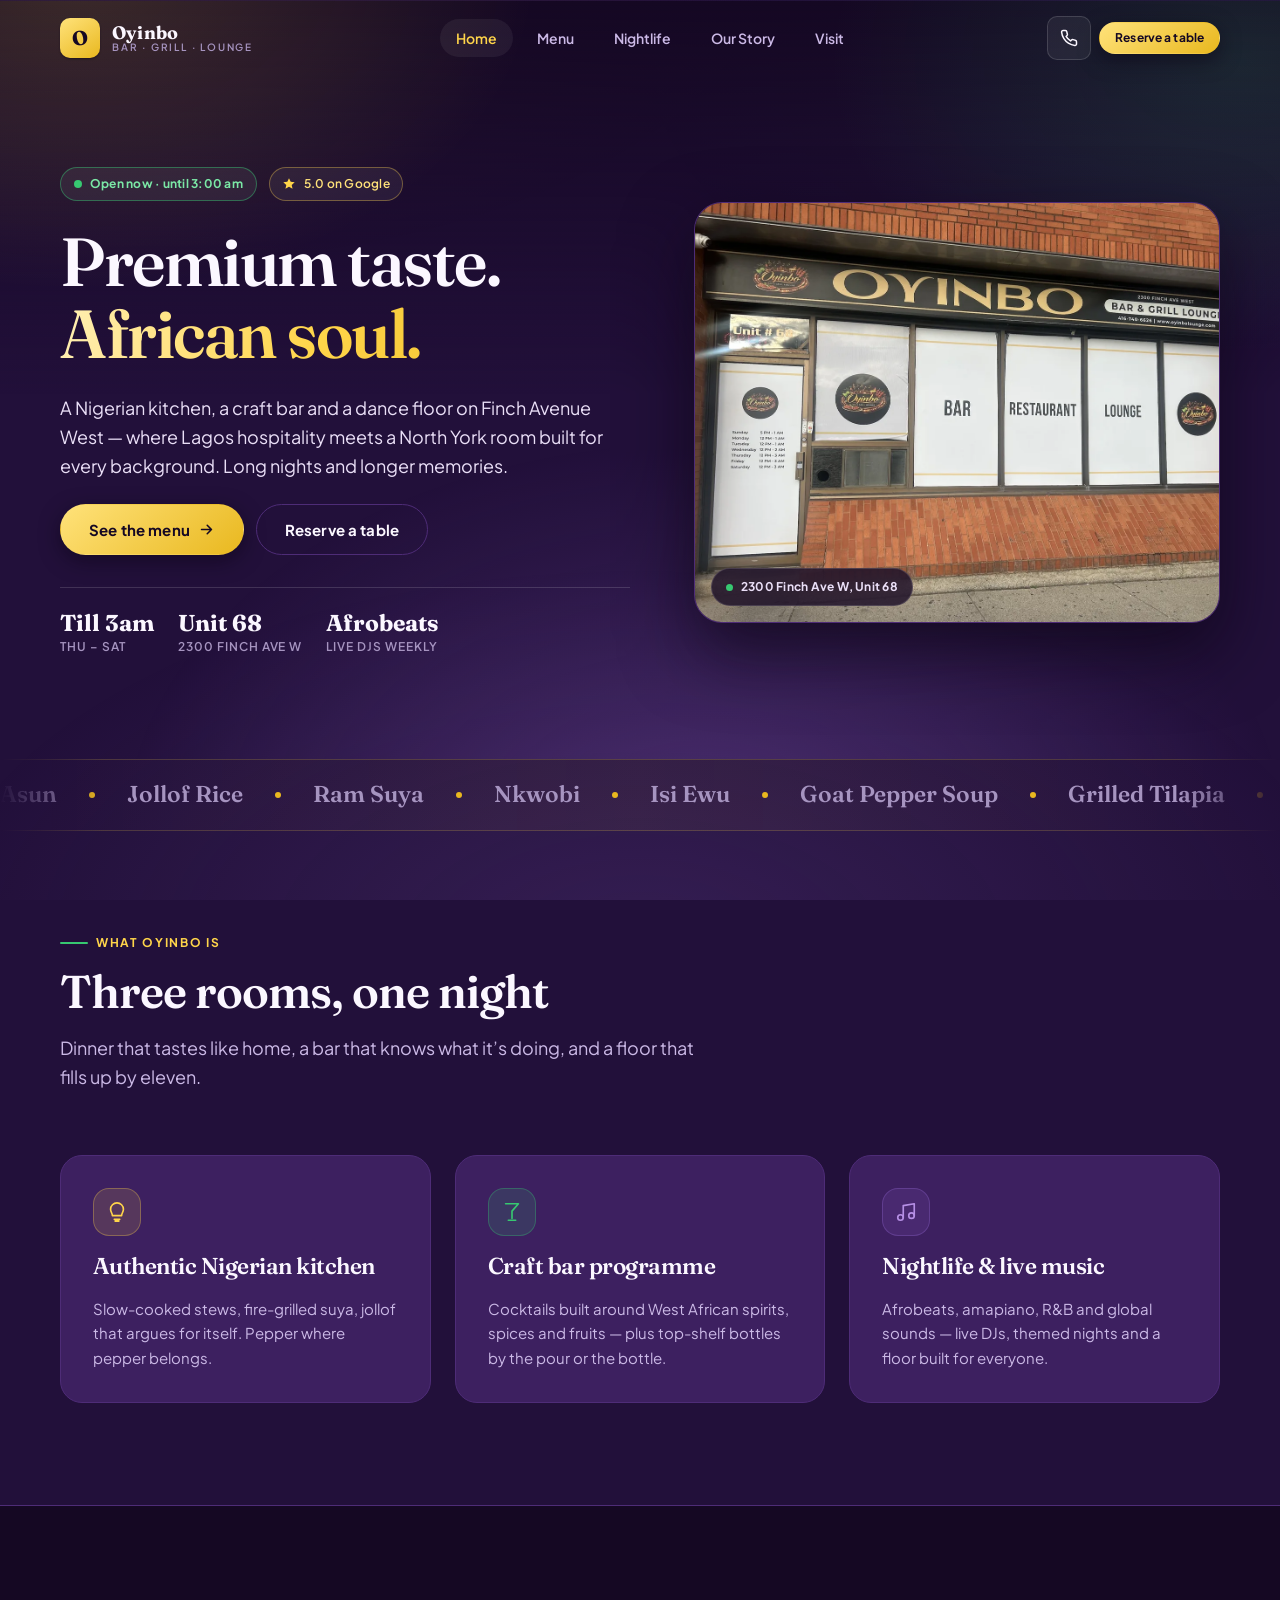
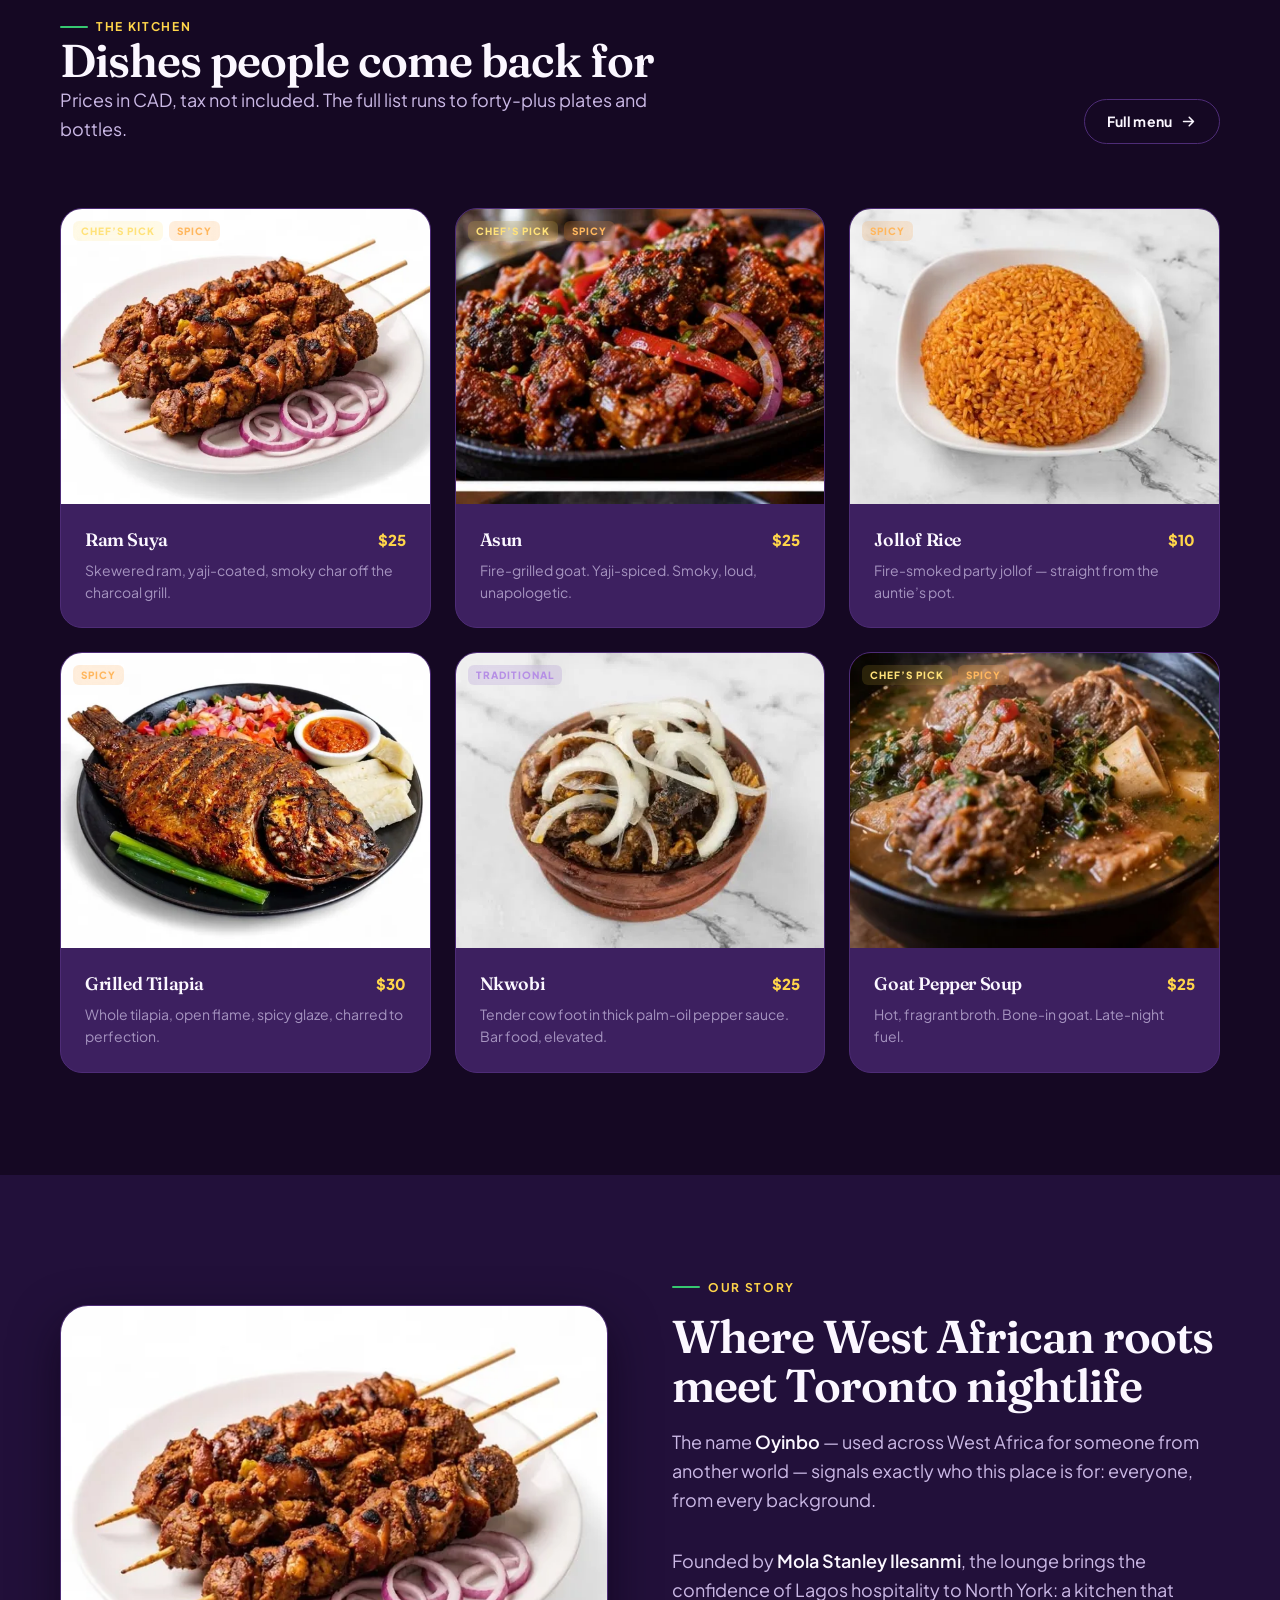
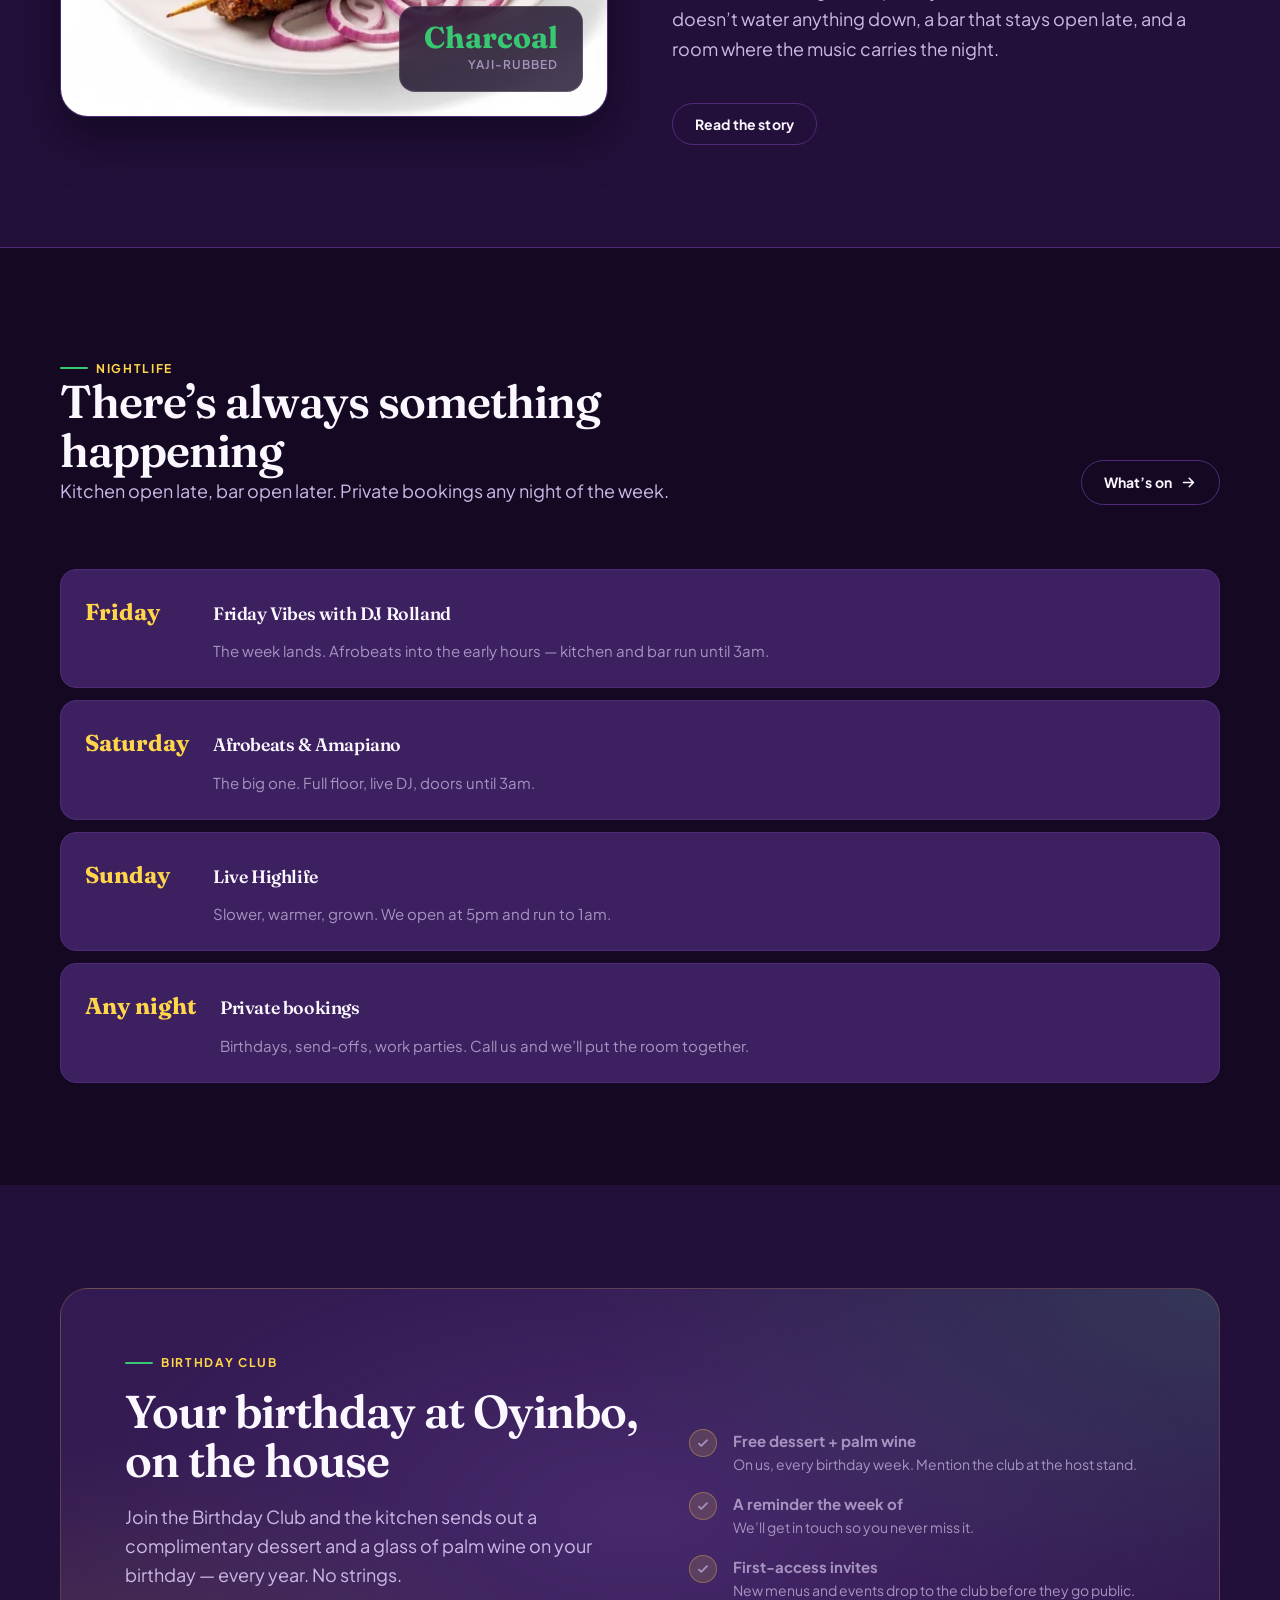
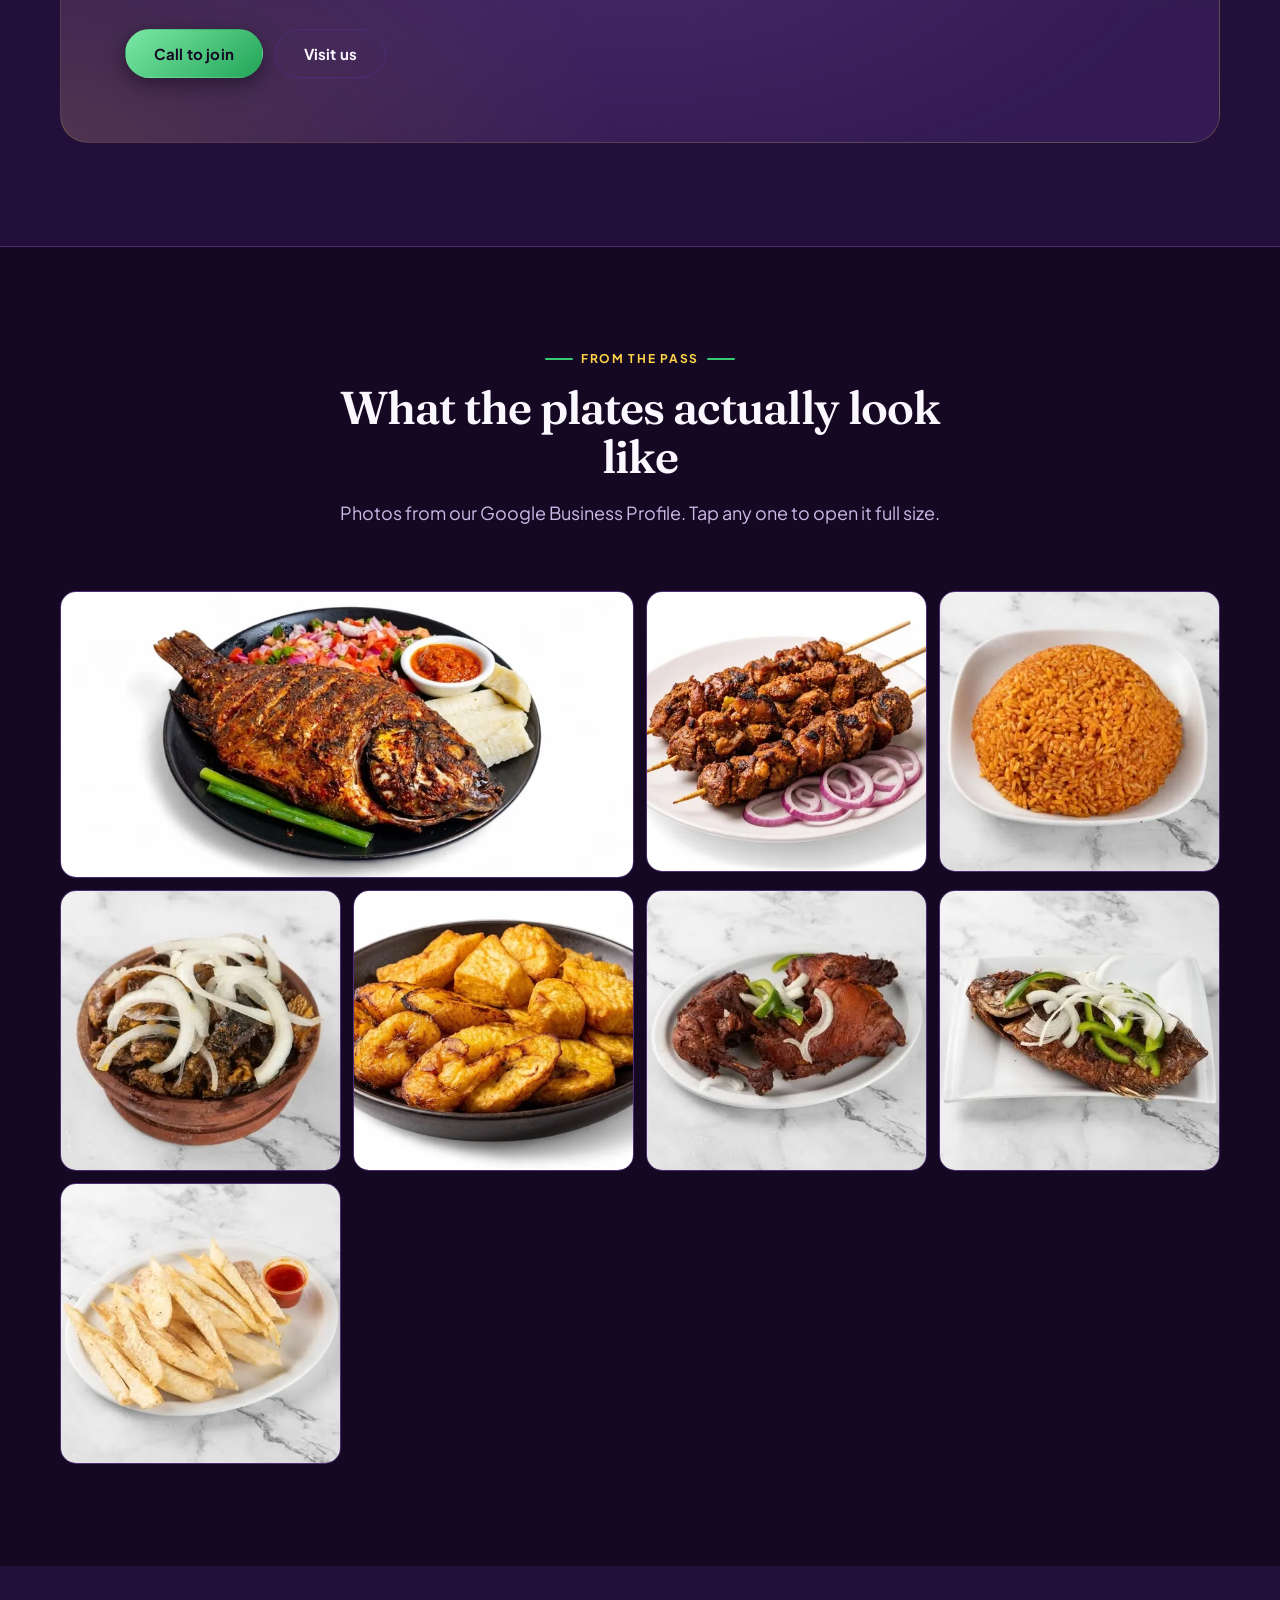
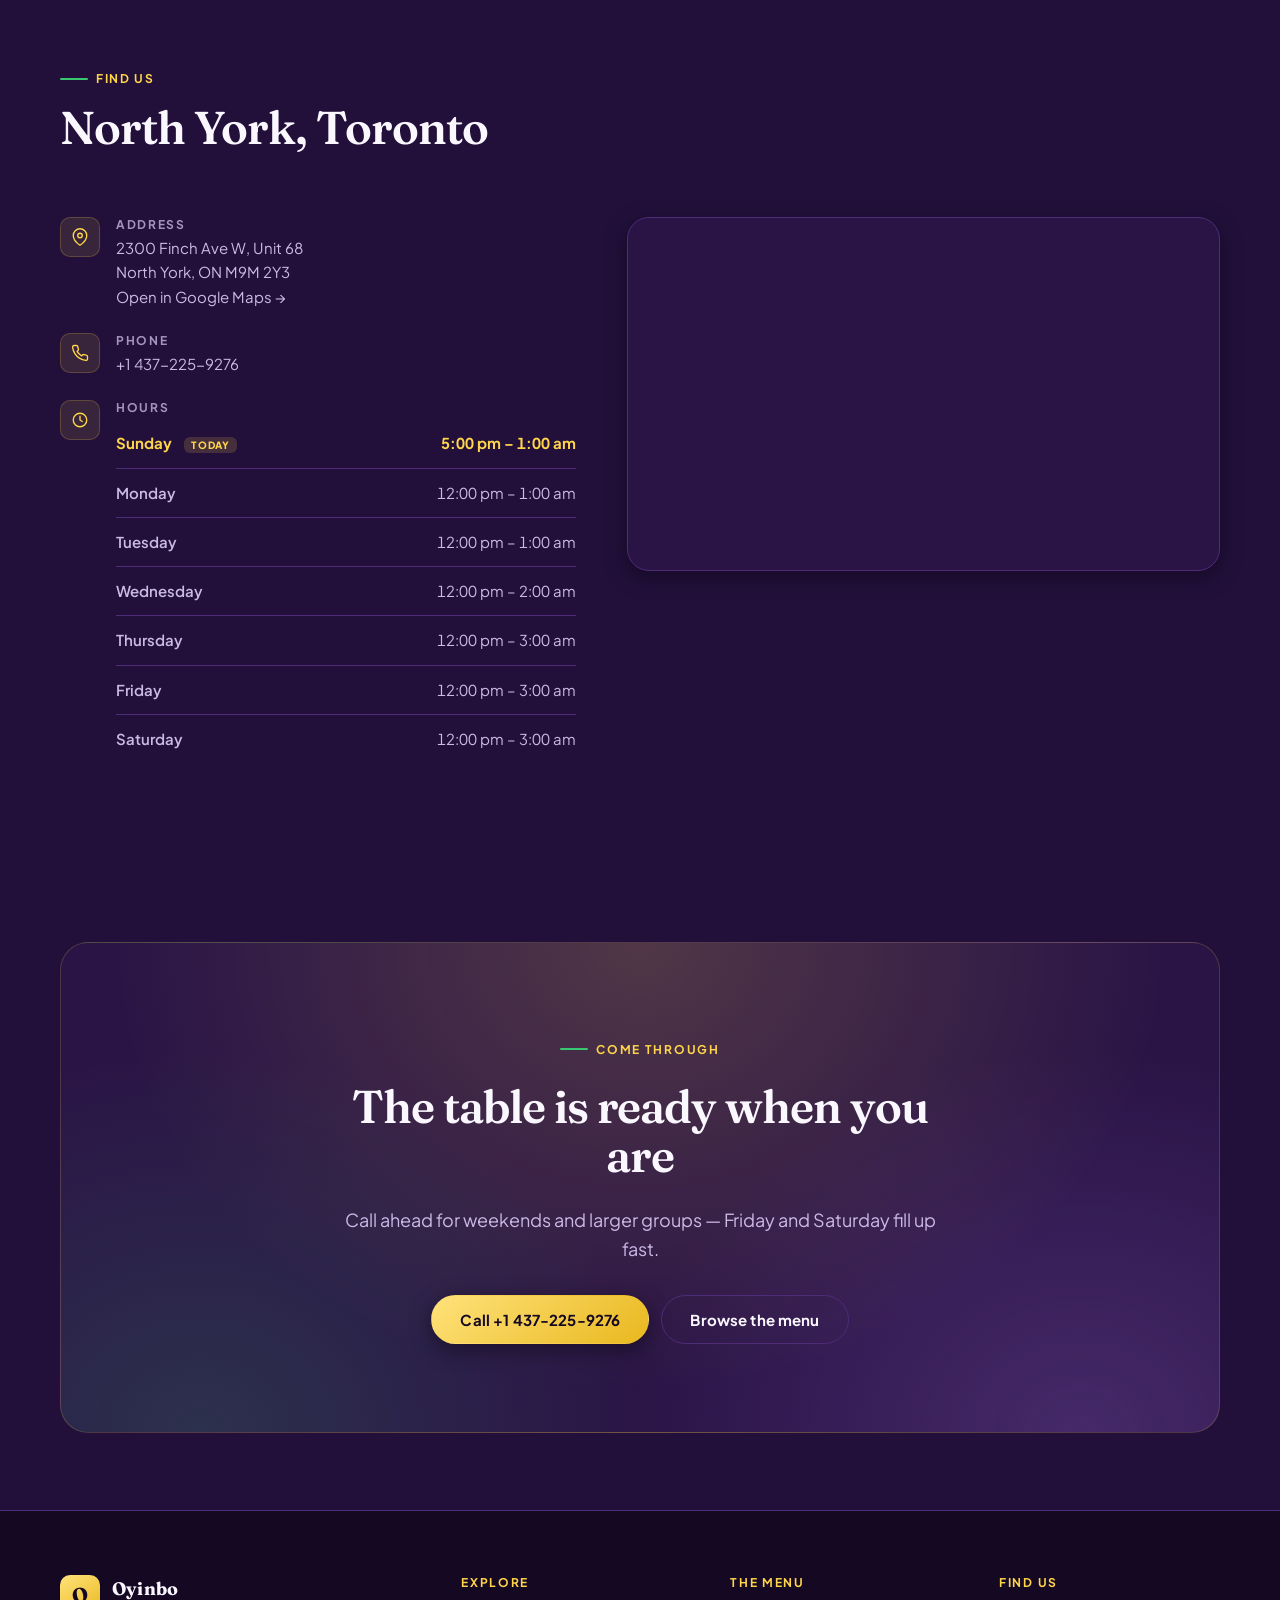
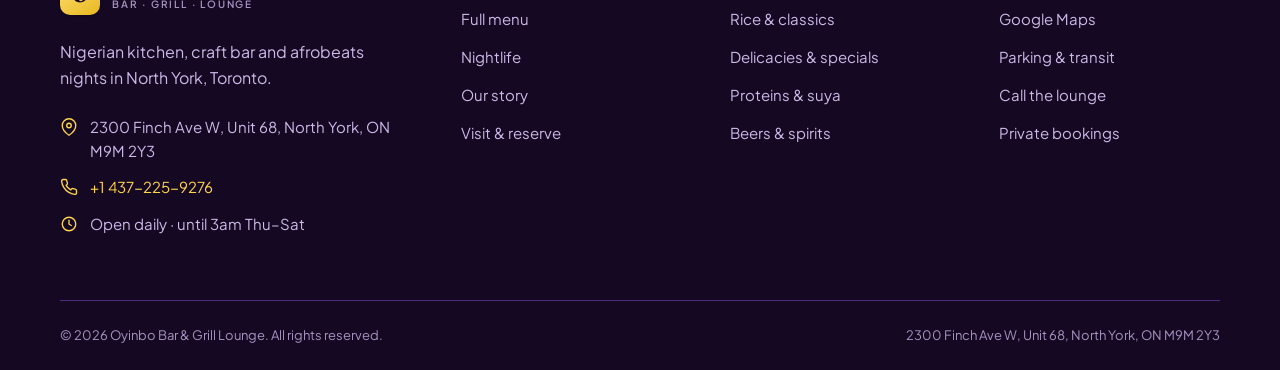
==== commit a06d4edb: "feat: deploy to GitHub Pages and parameterise the site URL Every absolute URL (canonical, og:url, og" ====
--- a/index.html
+++ b/index.html
@@ -5,22 +5,22 @@
 <meta name="viewport" content="width=device-width, initial-scale=1">
 <title>Oyinbo Bar &amp; Grill Lounge | Nigerian Restaurant in North York, Toronto</title>
 <meta name="description" content="Nigerian kitchen, craft bar and afrobeats nights at 2300 Finch Ave West, North York. Suya, asun, jollof, pepper soup and late-night energy until 3am Thursday to Saturday.">
-<link rel="canonical" href="https://www.oyinbolounge.com/">
+<link rel="canonical" href="https://zaddywebbuilds.github.io/OYINBO-LOUNGE-RESTAURANT/">
 
 <meta name="theme-color" content="#22103A">
 <meta property="og:type" content="restaurant">
 <meta property="og:site_name" content="Oyinbo Bar &amp; Grill Lounge">
 <meta property="og:title" content="Oyinbo Bar &amp; Grill Lounge | Nigerian Restaurant in North York, Toronto">
 <meta property="og:description" content="Nigerian kitchen, craft bar and afrobeats nights at 2300 Finch Ave West, North York. Suya, asun, jollof, pepper soup and late-night energy until 3am Thursday to Saturday.">
-<meta property="og:url" content="https://www.oyinbolounge.com/">
-<meta property="og:image" content="https://www.oyinbolounge.com/assets/img/og-cover.jpg">
+<meta property="og:url" content="https://zaddywebbuilds.github.io/OYINBO-LOUNGE-RESTAURANT/">
+<meta property="og:image" content="https://zaddywebbuilds.github.io/OYINBO-LOUNGE-RESTAURANT/assets/img/og-cover.jpg">
 <meta property="og:image:type" content="image/jpeg">
 <meta property="og:image:width" content="1200">
 <meta property="og:image:height" content="630">
 <meta property="og:image:alt" content="Oyinbo Bar &amp; Grill Lounge — Nigerian kitchen, craft bar and afrobeats nights at 2300 Finch Ave W, Unit 68, North York">
 <meta property="og:locale" content="en_CA">
 <meta name="twitter:card" content="summary_large_image">
-<meta name="twitter:image" content="https://www.oyinbolounge.com/assets/img/og-cover.jpg">
+<meta name="twitter:image" content="https://zaddywebbuilds.github.io/OYINBO-LOUNGE-RESTAURANT/assets/img/og-cover.jpg">
 
 <link rel="icon" href="favicon.svg" type="image/svg+xml">
 <link rel="mask-icon" href="favicon.svg" color="#FFD54A">
@@ -41,11 +41,11 @@
 {
   "@context": "https://schema.org",
   "@type": "Restaurant",
-  "@id": "https://www.oyinbolounge.com/#restaurant",
+  "@id": "https://zaddywebbuilds.github.io/OYINBO-LOUNGE-RESTAURANT/#restaurant",
   "name": "Oyinbo Bar & Grill Lounge",
   "alternateName": "OYINBO LOUNGE & RESTAURANT",
-  "url": "https://www.oyinbolounge.com/",
-  "image": "https://www.oyinbolounge.com/assets/img/venue/storefront.webp",
+  "url": "https://zaddywebbuilds.github.io/OYINBO-LOUNGE-RESTAURANT/",
+  "image": "https://zaddywebbuilds.github.io/OYINBO-LOUNGE-RESTAURANT/assets/img/venue/storefront.webp",
   "telephone": "+1-437-225-9276",
   "servesCuisine": ["Nigerian", "West African", "African"],
   "priceRange": "$$",
@@ -66,7 +66,7 @@
     { "@type": "OpeningHoursSpecification", "dayOfWeek": "Wednesday", "opens": "12:00", "closes": "02:00" },
     { "@type": "OpeningHoursSpecification", "dayOfWeek": ["Thursday", "Friday", "Saturday"], "opens": "12:00", "closes": "03:00" }
   ],
-  "hasMenu": "https://www.oyinbolounge.com/menu.html",
+  "hasMenu": "https://zaddywebbuilds.github.io/OYINBO-LOUNGE-RESTAURANT/menu.html",
   "acceptsReservations": "True"
 }
 </script>
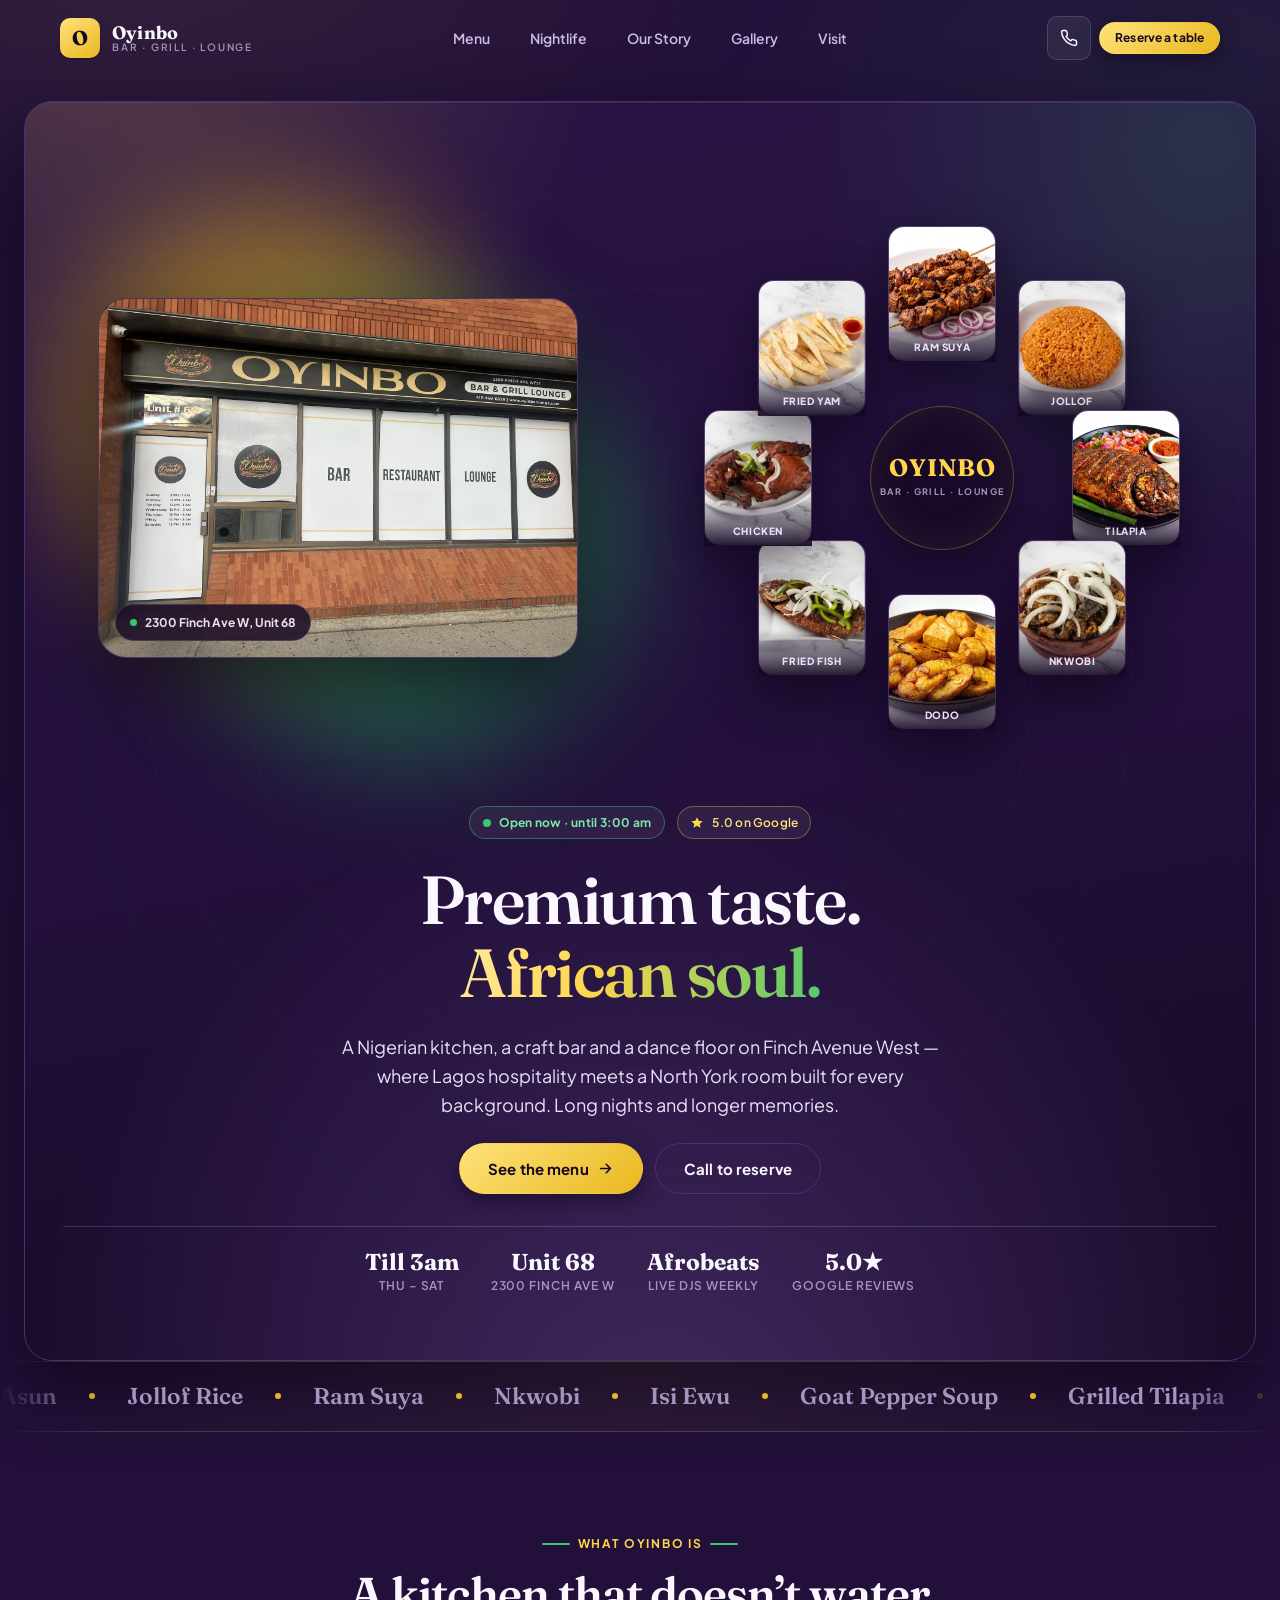
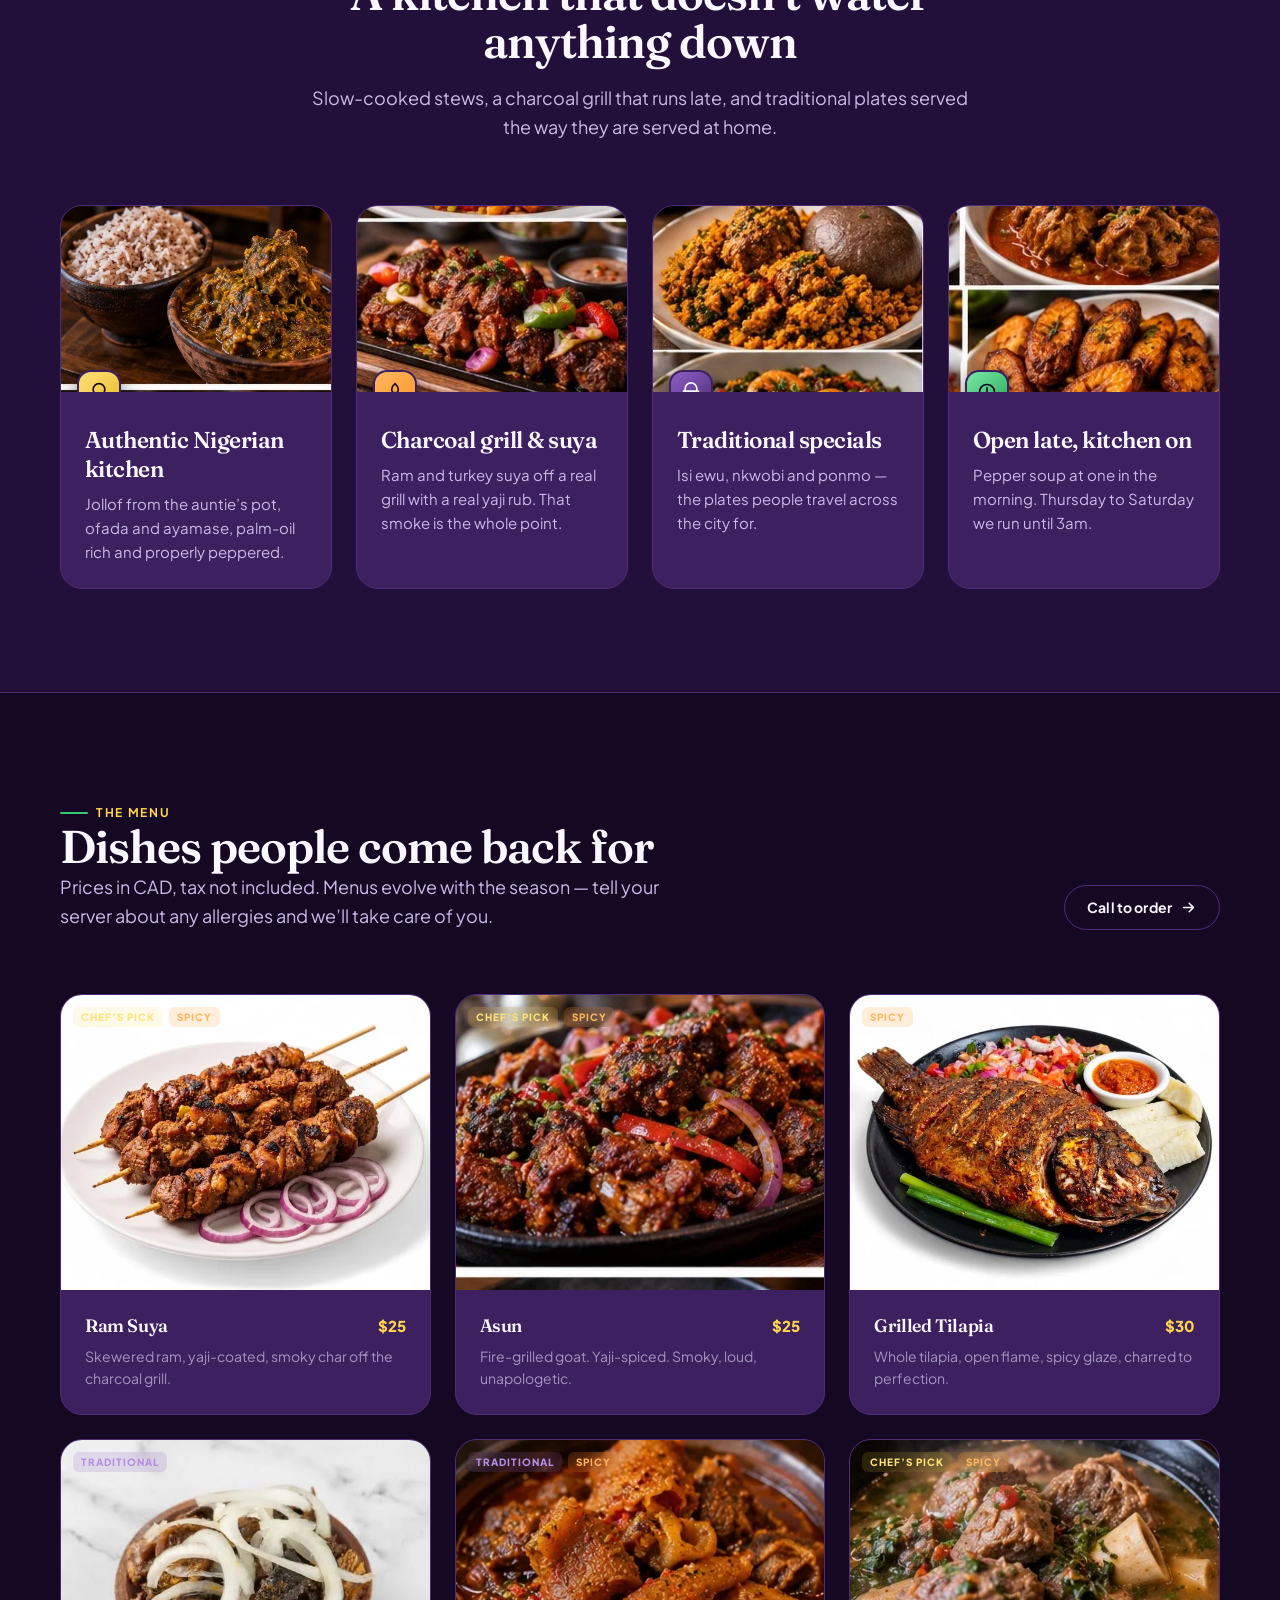
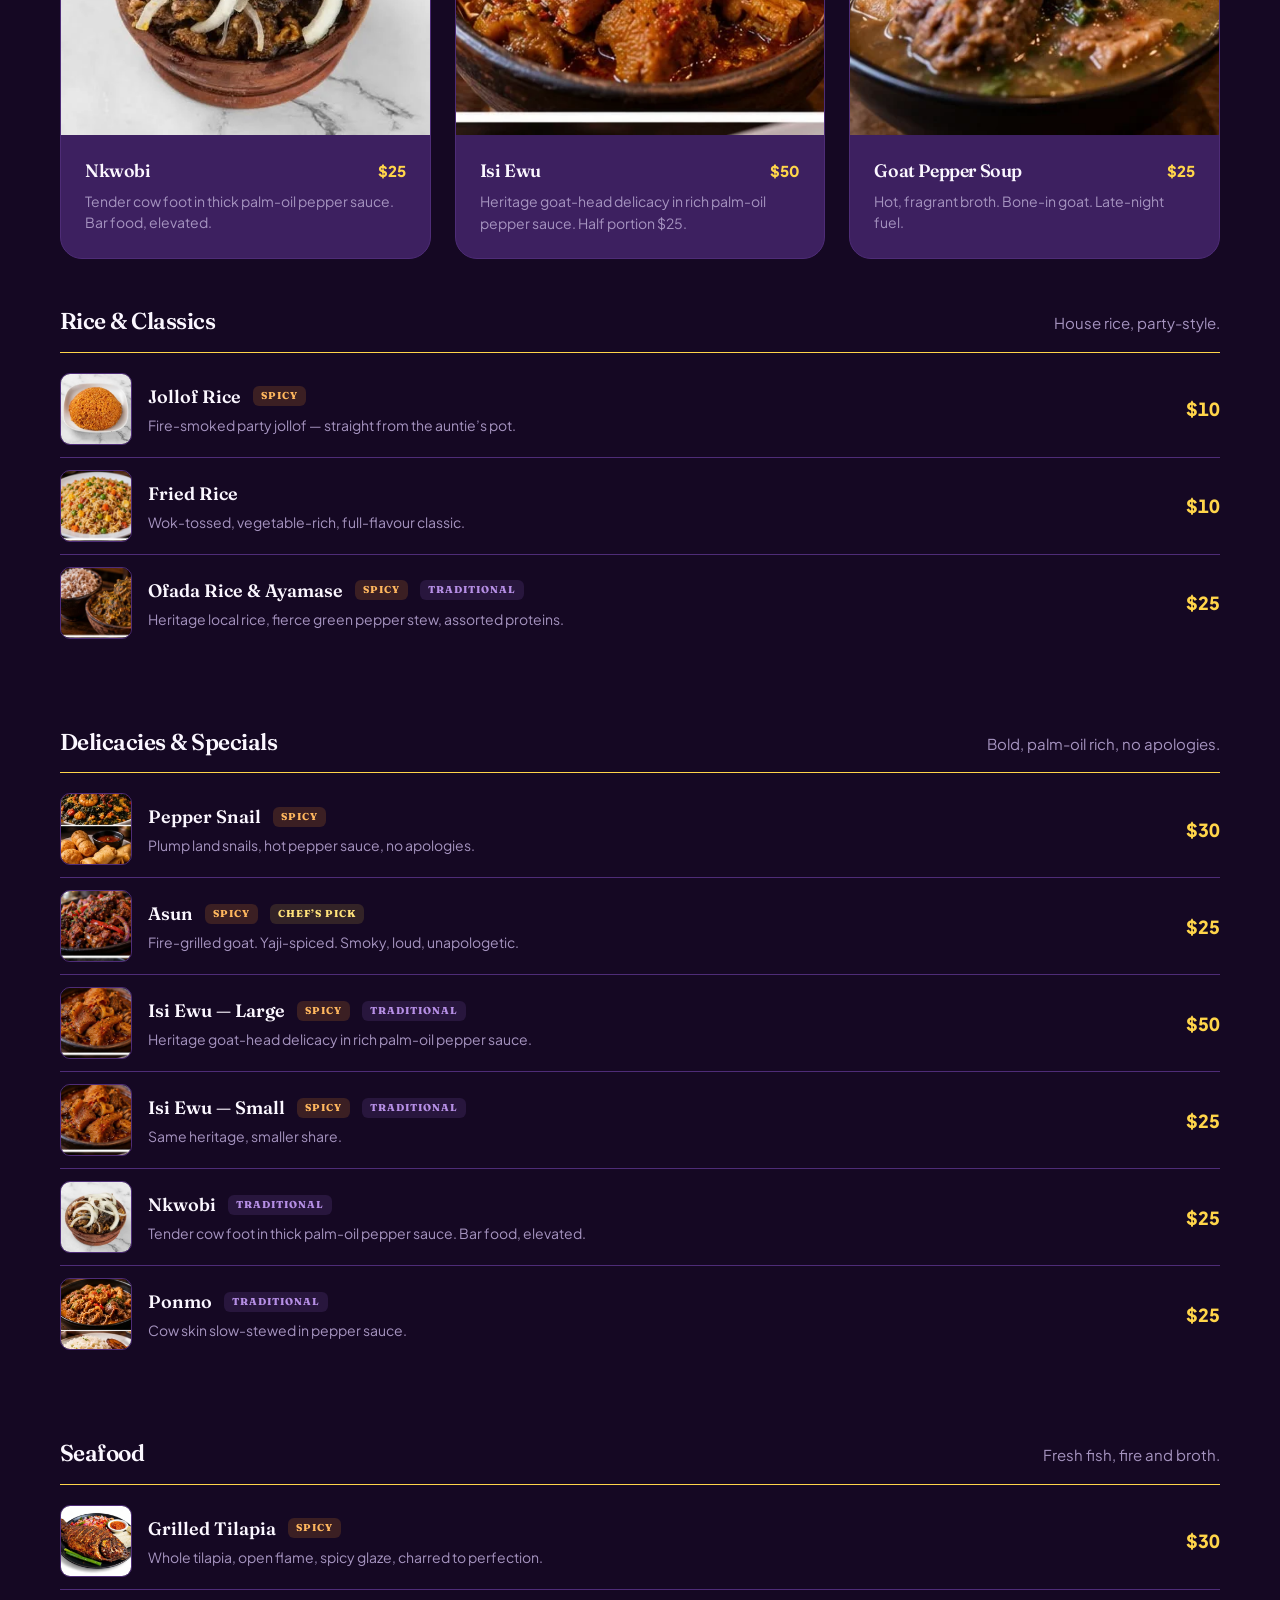
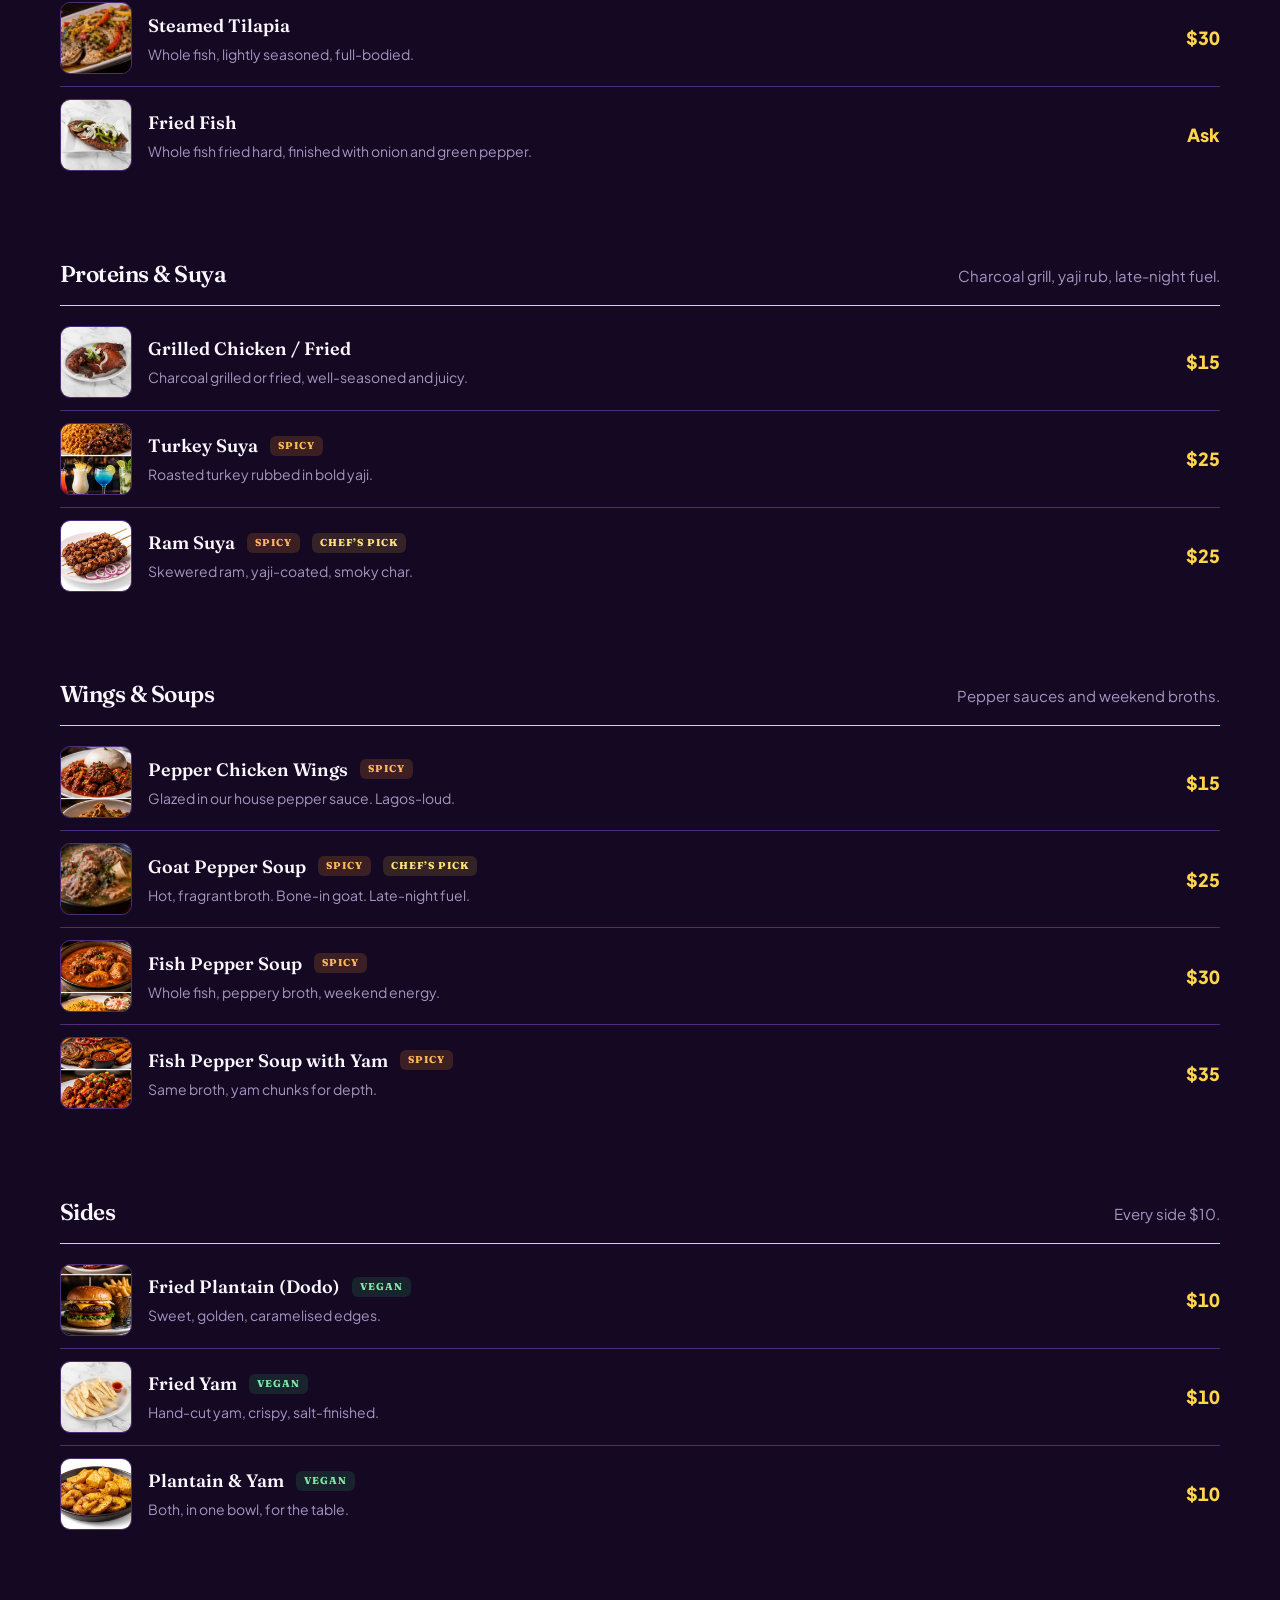
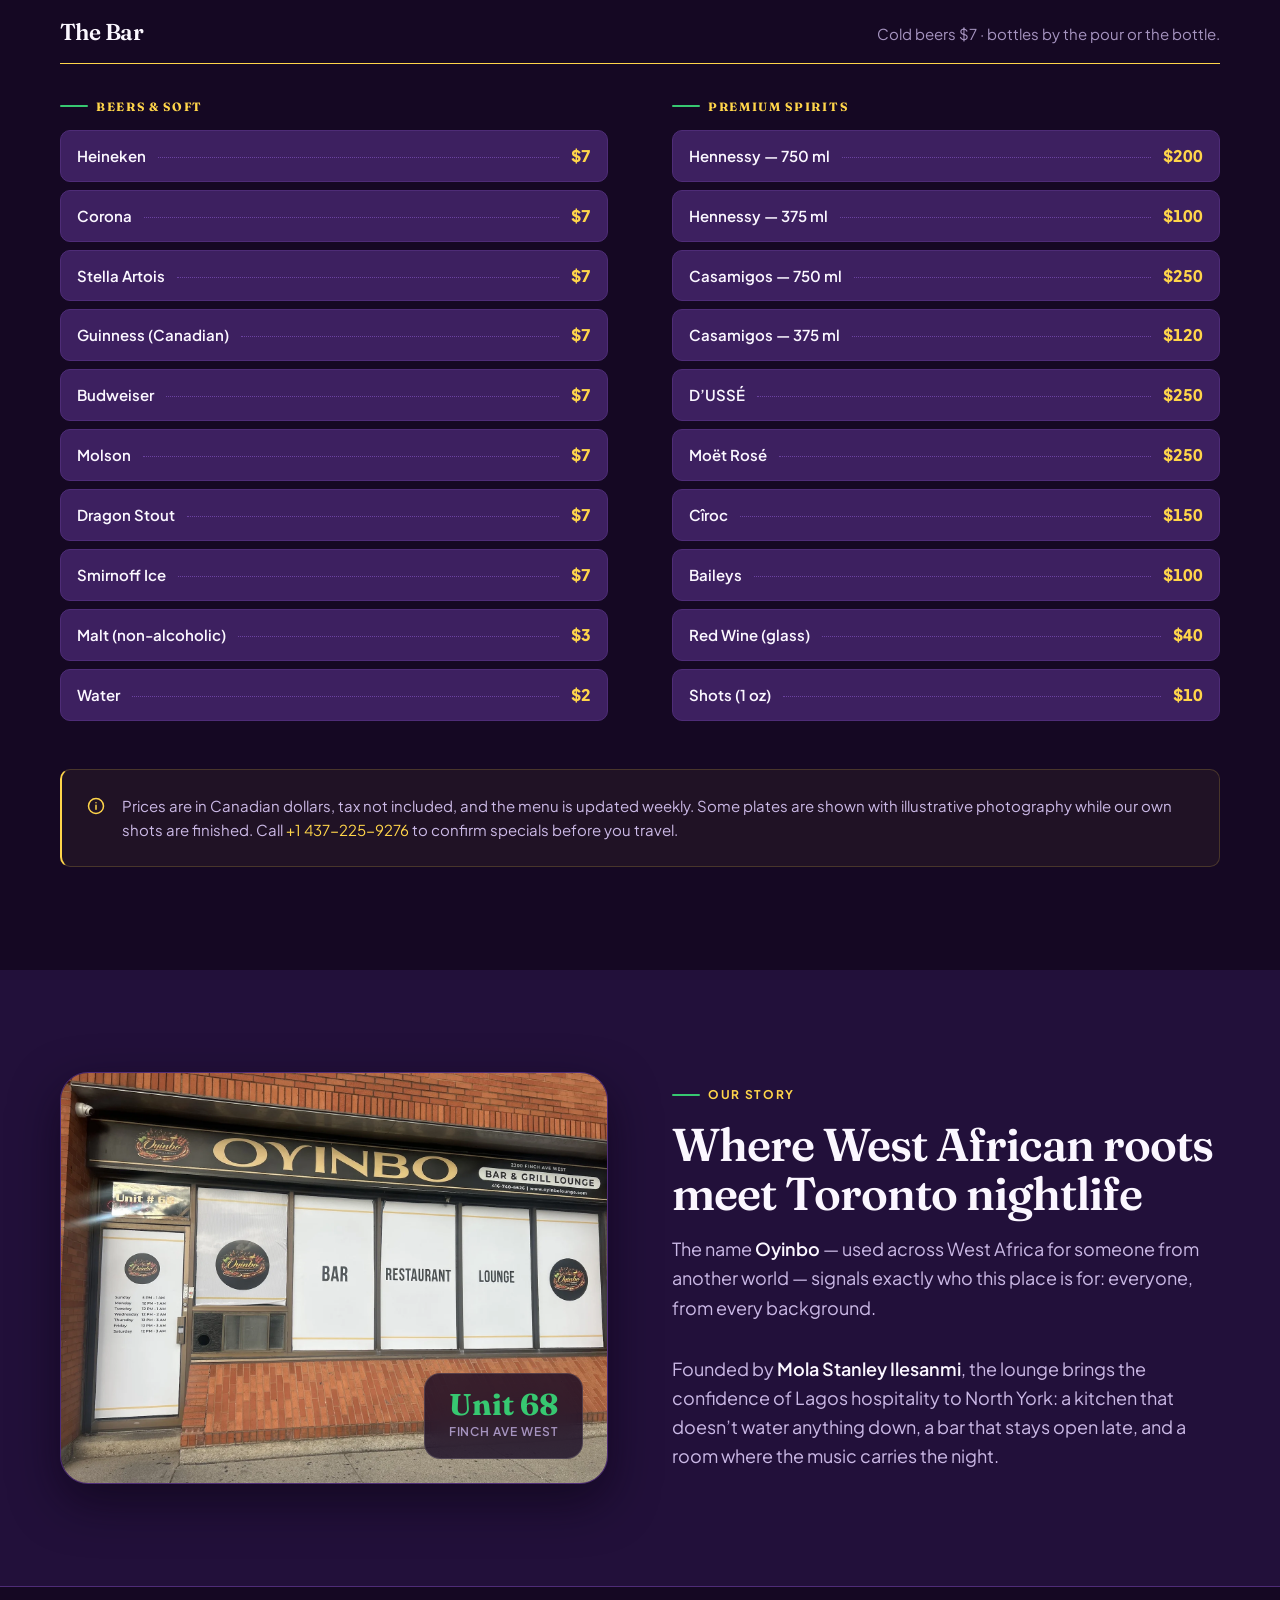
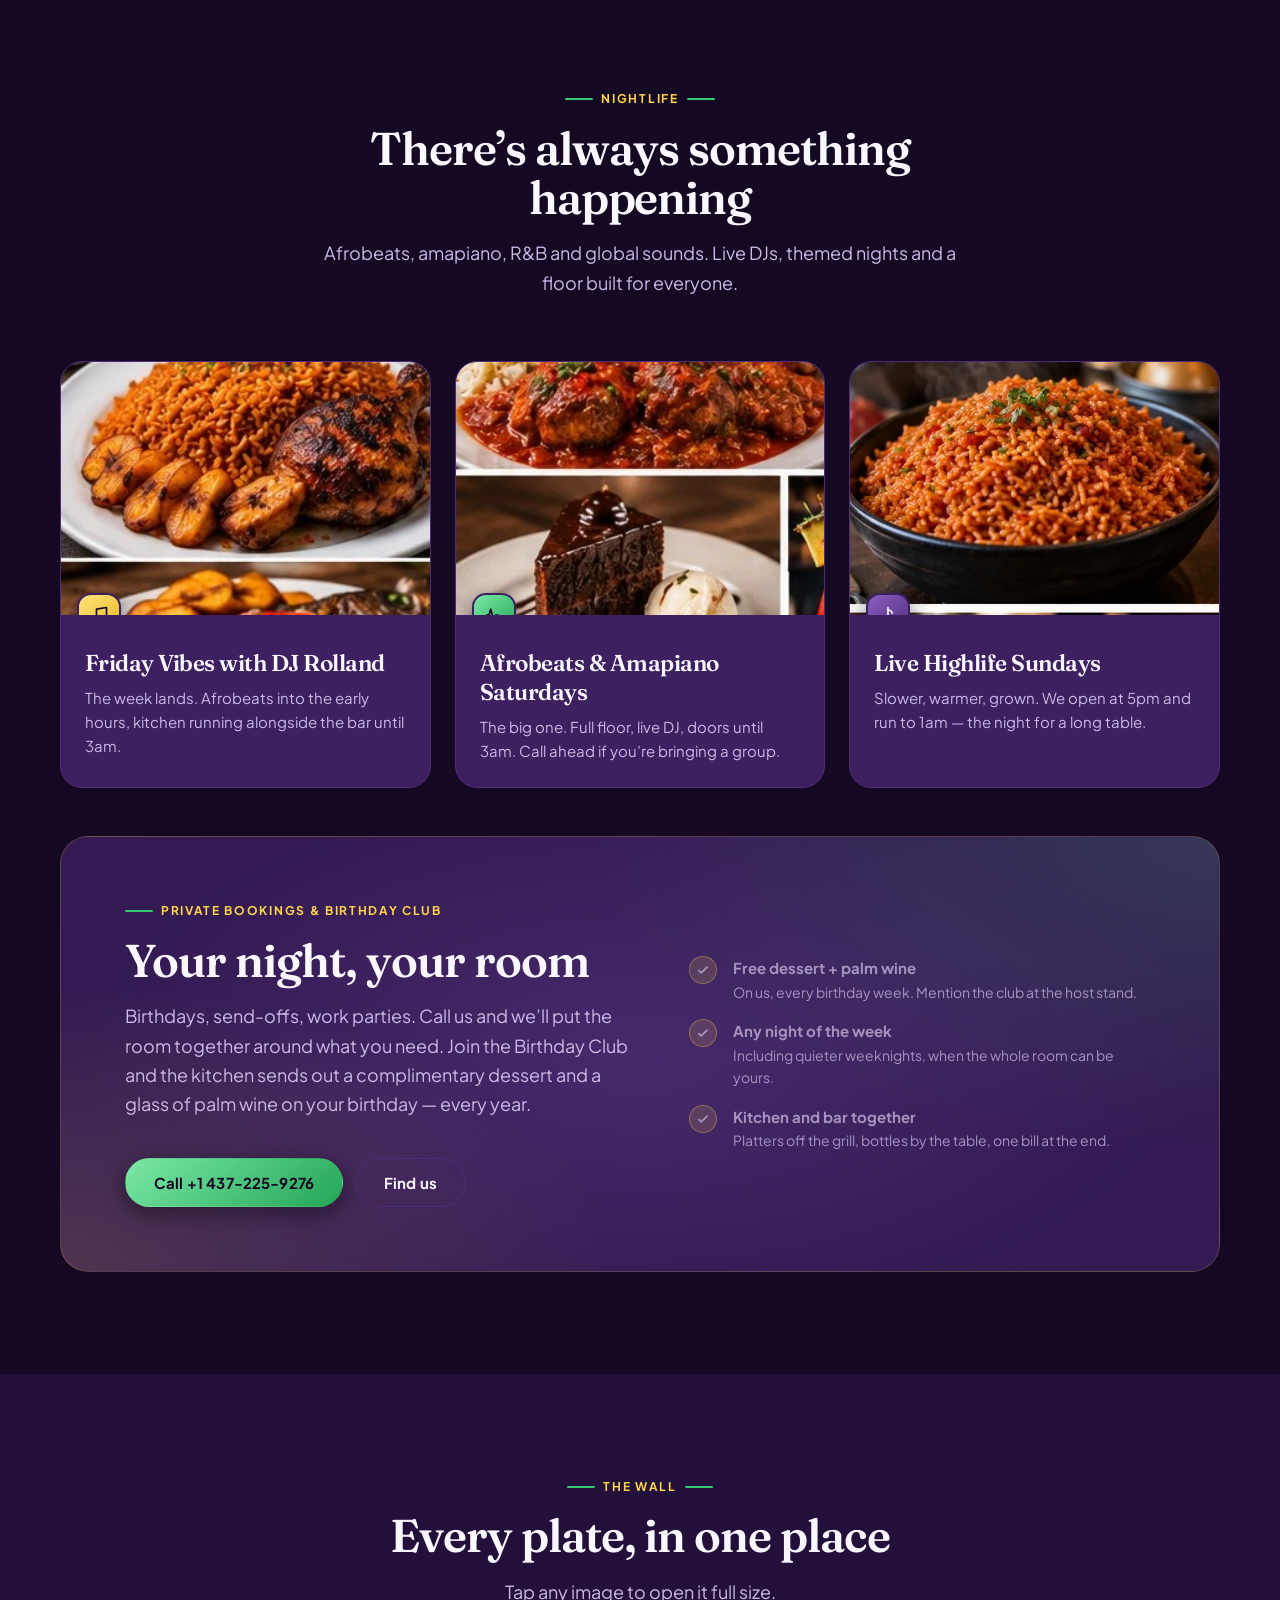
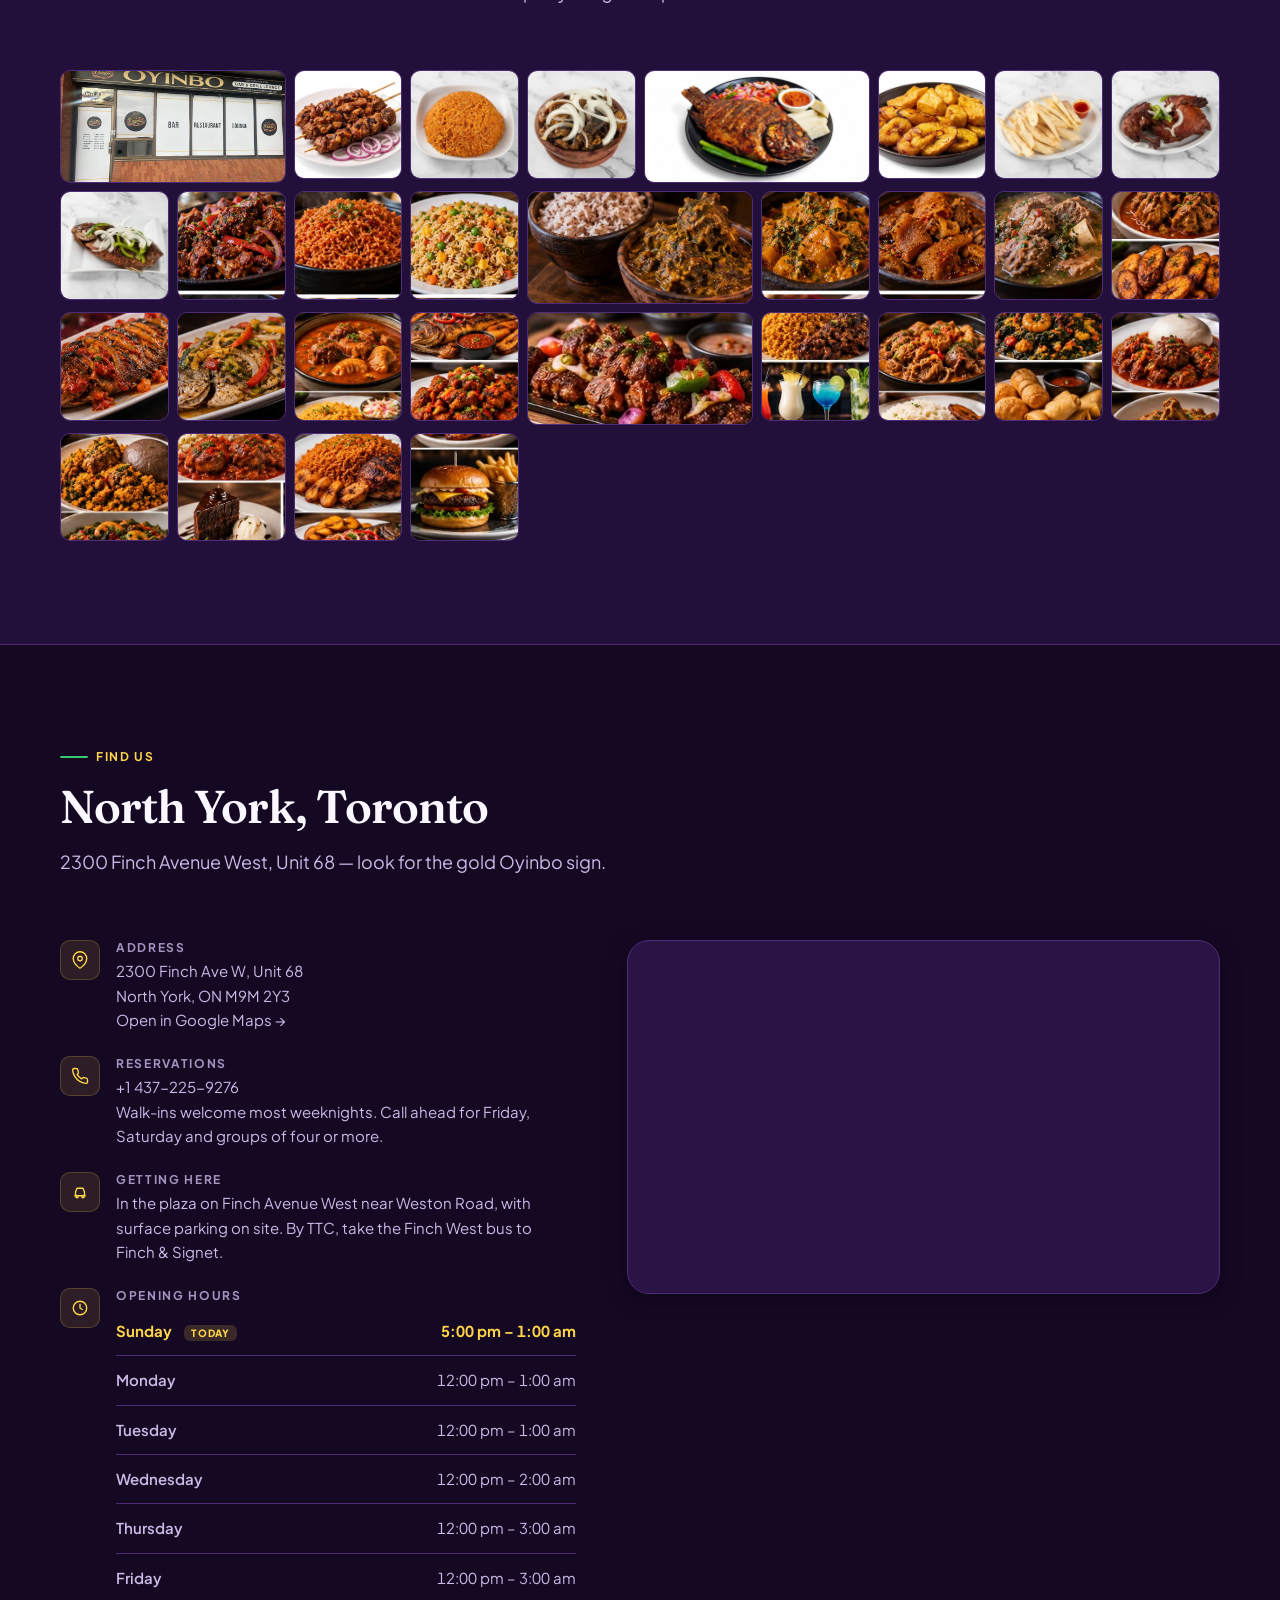
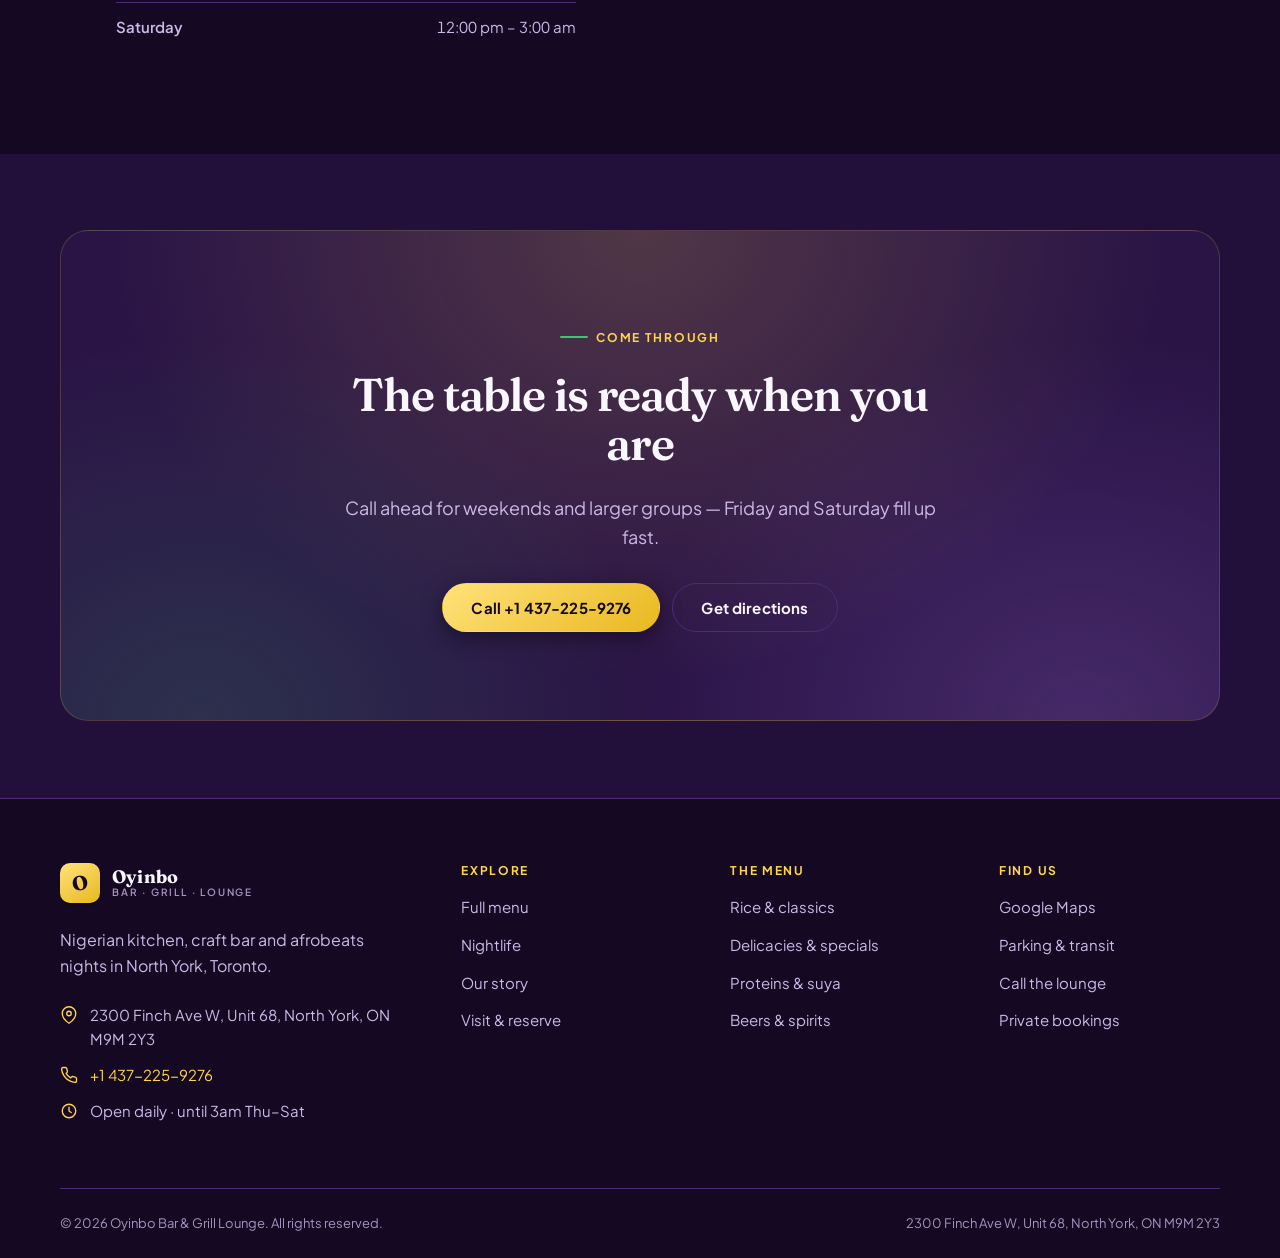
==== commit a5f50869: "feat: rebuild as a single premium page with the full image set Replaces the five-page site with one " ====
--- a/index.html
+++ b/index.html
@@ -4,14 +4,14 @@
 <meta charset="utf-8">
 <meta name="viewport" content="width=device-width, initial-scale=1">
 <title>Oyinbo Bar &amp; Grill Lounge | Nigerian Restaurant in North York, Toronto</title>
-<meta name="description" content="Nigerian kitchen, craft bar and afrobeats nights at 2300 Finch Ave West, North York. Suya, asun, jollof, pepper soup and late-night energy until 3am Thursday to Saturday.">
+<meta name="description" content="Nigerian kitchen, craft bar and afrobeats nights at 2300 Finch Ave W, North York. Suya, asun, jollof, isi ewu and pepper soup, served until 3am Thursday to Saturday.">
 <link rel="canonical" href="https://zaddywebbuilds.github.io/OYINBO-LOUNGE-RESTAURANT/">
 
 <meta name="theme-color" content="#22103A">
 <meta property="og:type" content="restaurant">
 <meta property="og:site_name" content="Oyinbo Bar &amp; Grill Lounge">
 <meta property="og:title" content="Oyinbo Bar &amp; Grill Lounge | Nigerian Restaurant in North York, Toronto">
-<meta property="og:description" content="Nigerian kitchen, craft bar and afrobeats nights at 2300 Finch Ave West, North York. Suya, asun, jollof, pepper soup and late-night energy until 3am Thursday to Saturday.">
+<meta property="og:description" content="Nigerian kitchen, craft bar and afrobeats nights at 2300 Finch Ave W, North York. Suya, asun, jollof, isi ewu and pepper soup, served until 3am Thursday to Saturday.">
 <meta property="og:url" content="https://zaddywebbuilds.github.io/OYINBO-LOUNGE-RESTAURANT/">
 <meta property="og:image" content="https://zaddywebbuilds.github.io/OYINBO-LOUNGE-RESTAURANT/assets/img/og-cover.jpg">
 <meta property="og:image:type" content="image/jpeg">
@@ -31,7 +31,7 @@
 
 <link rel="stylesheet" href="assets/css/site.css">
 <script>document.documentElement.classList.add("js");</script>
-<link rel="preload" as="image" href="assets/img/venue/storefront.webp" type="image/webp" fetchpriority="high">
+<link rel="preload" as="image" href="assets/img/photo/storefront.webp" type="image/webp" fetchpriority="high">
 <meta name="format-detection" content="telephone=yes">
 <meta name="geo.region" content="CA-ON">
 <meta name="geo.placename" content="North York, Toronto">
@@ -45,7 +45,7 @@
   "name": "Oyinbo Bar & Grill Lounge",
   "alternateName": "OYINBO LOUNGE & RESTAURANT",
   "url": "https://zaddywebbuilds.github.io/OYINBO-LOUNGE-RESTAURANT/",
-  "image": "https://zaddywebbuilds.github.io/OYINBO-LOUNGE-RESTAURANT/assets/img/venue/storefront.webp",
+  "image": "https://zaddywebbuilds.github.io/OYINBO-LOUNGE-RESTAURANT/assets/img/photo/storefront.webp",
   "telephone": "+1-437-225-9276",
   "servesCuisine": ["Nigerian", "West African", "African"],
   "priceRange": "$$",
@@ -66,7 +66,7 @@
     { "@type": "OpeningHoursSpecification", "dayOfWeek": "Wednesday", "opens": "12:00", "closes": "02:00" },
     { "@type": "OpeningHoursSpecification", "dayOfWeek": ["Thursday", "Friday", "Saturday"], "opens": "12:00", "closes": "03:00" }
   ],
-  "hasMenu": "https://zaddywebbuilds.github.io/OYINBO-LOUNGE-RESTAURANT/menu.html",
+  "hasMenu": "https://zaddywebbuilds.github.io/OYINBO-LOUNGE-RESTAURANT/#menu",
   "acceptsReservations": "True"
 }
 </script>
@@ -76,7 +76,7 @@
 
 <header class="site-header">
   <div class="wrap site-header__inner">
-    <a class="brand" href="index.html">
+    <a class="brand" href="#top">
       <span class="brand__mark" aria-hidden="true">O</span>
       <span class="brand__text">
         <span class="brand__name">Oyinbo</span>
@@ -85,18 +85,18 @@
     </a>
     <nav class="nav" aria-label="Primary">
       <ul class="nav__list">
-        <li><a class="nav__link" href="index.html" aria-current="page">Home</a></li>
-        <li><a class="nav__link" href="menu.html">Menu</a></li>
-        <li><a class="nav__link" href="nightlife.html">Nightlife</a></li>
-        <li><a class="nav__link" href="about.html">Our Story</a></li>
-        <li><a class="nav__link" href="visit.html">Visit</a></li>
+        <li><a class="nav__link" href="#menu">Menu</a></li>
+        <li><a class="nav__link" href="#nightlife">Nightlife</a></li>
+        <li><a class="nav__link" href="#story">Our Story</a></li>
+        <li><a class="nav__link" href="#gallery">Gallery</a></li>
+        <li><a class="nav__link" href="#visit">Visit</a></li>
       </ul>
     </nav>
     <div class="header-actions">
       <a class="icon-btn" href="tel:+14372259276" aria-label="Call Oyinbo Lounge">
         <svg viewBox="0 0 24 24" fill="none" stroke="currentColor" stroke-width="2" stroke-linecap="round" stroke-linejoin="round"><path d="M22 16.92v3a2 2 0 0 1-2.18 2 19.8 19.8 0 0 1-8.63-3.07 19.5 19.5 0 0 1-6-6A19.8 19.8 0 0 1 2.12 4.18 2 2 0 0 1 4.11 2h3a2 2 0 0 1 2 1.72c.13.96.36 1.9.7 2.81a2 2 0 0 1-.45 2.11L8.09 9.91a16 16 0 0 0 6 6l1.27-1.27a2 2 0 0 1 2.11-.45c.9.34 1.85.57 2.81.7A2 2 0 0 1 22 16.92Z"/></svg>
       </a>
-      <a class="btn btn--primary btn--sm" href="visit.html#reserve">Reserve a table</a>
+      <a class="btn btn--primary btn--sm" href="#visit">Reserve a table</a>
       <button class="nav-toggle" type="button" data-nav-toggle aria-expanded="false" aria-controls="mobile-nav" aria-label="Open menu">
         <span class="nav-toggle__bars" aria-hidden="true"><span></span><span></span><span></span></span>
       </button>
@@ -106,7 +106,7 @@
 
 <div class="mobile-nav" id="mobile-nav" aria-hidden="true">
   <div class="mobile-nav__head">
-    <a class="brand" href="index.html">
+    <a class="brand" href="#top">
       <span class="brand__mark" aria-hidden="true">O</span>
       <span class="brand__text">
         <span class="brand__name">Oyinbo</span>
@@ -119,11 +119,11 @@
   </div>
   <div class="mobile-nav__body">
     <ul class="mobile-nav__list">
-      <li><a href="index.html" aria-current="page"><span class="num">01</span> Home</a></li>
-      <li><a href="menu.html"><span class="num">02</span> Menu</a></li>
-      <li><a href="nightlife.html"><span class="num">03</span> Nightlife</a></li>
-      <li><a href="about.html"><span class="num">04</span> Our Story</a></li>
-      <li><a href="visit.html"><span class="num">05</span> Visit</a></li>
+      <li><a href="#menu"><span class="num">01</span> Menu</a></li>
+      <li><a href="#nightlife"><span class="num">02</span> Nightlife</a></li>
+      <li><a href="#story"><span class="num">03</span> Our Story</a></li>
+      <li><a href="#gallery"><span class="num">04</span> Gallery</a></li>
+      <li><a href="#visit"><span class="num">05</span> Visit</a></li>
     </ul>
     <div class="mobile-nav__foot">
       <a class="btn btn--primary btn--lg" href="tel:+14372259276">Call +1 437-225-9276</a>
@@ -134,11 +134,64 @@
 
 
 <main id="main">
-  <!-- ============================ HERO ============================ -->
-  <section class="hero">
-    <div class="wrap hero__grid">
-     <div class="hero__inner">
-      <div class="hero__kicker">
+  <!-- ============================ STAGE ============================ -->
+  <section class="stage" id="top">
+    <div class="stage__arcs" aria-hidden="true">
+      <span></span><span></span><span></span><span></span><span></span>
+    </div>
+
+    <div class="stage__grid">
+      <!-- the room itself, on its own light -->
+      <div class="stage__venue">
+        <span class="stage__aura stage__aura--warm" aria-hidden="true"></span>
+        <span class="stage__aura stage__aura--cool" aria-hidden="true"></span>
+        <figure class="stage__card">
+          <img src="assets/img/photo/storefront.webp"
+               alt="The Oyinbo Bar &amp; Grill Lounge shopfront on Finch Avenue West, North York"
+               width="1600" height="1200" fetchpriority="high">
+          <figcaption><span class="dot" aria-hidden="true"></span>2300 Finch Ave W, Unit 68</figcaption>
+        </figure>
+      </div>
+
+      <!-- the kitchen, turning -->
+      <div class="ring" aria-label="Dishes from the Oyinbo kitchen">
+        <div class="ring__rotor">
+          <div class="ring__item"><div class="ring__upright"><a class="ring__card" href="#menu">
+            <img src="assets/img/photo/suya.webp" alt="Ram suya skewers" loading="lazy" width="900" height="506">
+            <span class="ring__label">Ram Suya</span></a></div></div>
+          <div class="ring__item"><div class="ring__upright"><a class="ring__card" href="#menu">
+            <img src="assets/img/photo/jollof-rice.webp" alt="Party jollof rice" loading="lazy" width="550" height="440">
+            <span class="ring__label">Jollof</span></a></div></div>
+          <div class="ring__item"><div class="ring__upright"><a class="ring__card" href="#menu">
+            <img src="assets/img/photo/grilled-tilapia.webp" alt="Whole grilled tilapia" loading="lazy" width="900" height="506">
+            <span class="ring__label">Tilapia</span></a></div></div>
+          <div class="ring__item"><div class="ring__upright"><a class="ring__card" href="#menu">
+            <img src="assets/img/photo/nkwobi.webp" alt="Nkwobi in a clay bowl" loading="lazy" width="550" height="440">
+            <span class="ring__label">Nkwobi</span></a></div></div>
+          <div class="ring__item"><div class="ring__upright"><a class="ring__card" href="#menu">
+            <img src="assets/img/photo/plantain-and-yam.webp" alt="Fried plantain and yam" loading="lazy" width="900" height="506">
+            <span class="ring__label">Dodo</span></a></div></div>
+          <div class="ring__item"><div class="ring__upright"><a class="ring__card" href="#menu">
+            <img src="assets/img/photo/fried-fish.webp" alt="Fried whole fish with peppers" loading="lazy" width="550" height="440">
+            <span class="ring__label">Fried Fish</span></a></div></div>
+          <div class="ring__item"><div class="ring__upright"><a class="ring__card" href="#menu">
+            <img src="assets/img/photo/grilled-chicken.webp" alt="Grilled chicken" loading="lazy" width="550" height="440">
+            <span class="ring__label">Chicken</span></a></div></div>
+          <div class="ring__item"><div class="ring__upright"><a class="ring__card" href="#menu">
+            <img src="assets/img/photo/fried-yam.webp" alt="Fried yam with pepper sauce" loading="lazy" width="550" height="440">
+            <span class="ring__label">Fried Yam</span></a></div></div>
+        </div>
+        <div class="ring__hub">
+          <span>
+            <span class="mark">OYINBO</span>
+            <span class="sub">Bar &middot; Grill &middot; Lounge</span>
+          </span>
+        </div>
+      </div>
+    </div>
+
+    <div class="stage__title">
+      <div class="stage__kicker">
         <span class="status" data-status>
           <span class="status__dot" aria-hidden="true"></span>
           <span data-status-label>Checking hours&hellip;</span>
@@ -151,36 +204,26 @@
 
       <h1>Premium taste.<em>African soul.</em></h1>
 
-      <p class="hero__lede">
+      <p class="stage__lede">
         A Nigerian kitchen, a craft bar and a dance floor on Finch Avenue West &mdash;
         where Lagos hospitality meets a North York room built for every background.
         Long nights and longer memories.
       </p>
 
       <div class="btn-row">
-        <a class="btn btn--primary btn--lg" href="menu.html">
+        <a class="btn btn--primary btn--lg" href="#menu">
           See the menu
           <svg viewBox="0 0 24 24" fill="none" stroke="currentColor" stroke-width="2.2" stroke-linecap="round" stroke-linejoin="round"><path d="M5 12h14M13 6l6 6-6 6"/></svg>
         </a>
-        <a class="btn btn--ghost btn--lg" href="visit.html#reserve">Reserve a table</a>
-      </div>
-
-      <div class="hero__facts">
-        <div class="hero__fact"><b>Till 3am</b><span>Thu &ndash; Sat</span></div>
-        <div class="hero__fact"><b>Unit 68</b><span>2300 Finch Ave W</span></div>
-        <div class="hero__fact"><b>Afrobeats</b><span>Live DJs weekly</span></div>
-      </div>
-     </div>
-
-     <figure class="hero__media">
-       <img src="assets/img/venue/storefront.webp"
-            alt="The Oyinbo Bar &amp; Grill Lounge storefront on Finch Avenue West, North York"
-            fetchpriority="high" width="1280" height="960">
-       <figcaption class="hero__media-tag">
-         <span class="dot" aria-hidden="true"></span>
-         2300 Finch Ave W, Unit 68
-       </figcaption>
-     </figure>
+        <a class="btn btn--ghost btn--lg" href="tel:+14372259276">Call to reserve</a>
+      </div>
+
+      <div class="stage__facts">
+        <div class="stage__fact"><b>Till 3am</b><span>Thu &ndash; Sat</span></div>
+        <div class="stage__fact"><b>Unit 68</b><span>2300 Finch Ave W</span></div>
+        <div class="stage__fact"><b>Afrobeats</b><span>Live DJs weekly</span></div>
+        <div class="stage__fact"><b>5.0&#9733;</b><span>Google reviews</span></div>
+      </div>
     </div>
   </section>
 
@@ -200,54 +243,82 @@
     </div>
   </div>
 
-  <!-- ============================ PILLARS ============================ -->
+  <!-- ============================ WHAT WE ARE ============================ -->
   <section class="section">
     <div class="wrap">
-      <div class="sec-head reveal">
+      <div class="sec-head sec-head--center reveal">
         <span class="eyebrow">What Oyinbo is</span>
-        <h2>Three rooms, one night</h2>
-        <p>Dinner that tastes like home, a bar that knows what it&rsquo;s doing, and a floor that fills up by eleven.</p>
-      </div>
-
-      <div class="grid grid--3">
-        <article class="pillar reveal">
-          <span class="pillar__icon" aria-hidden="true">
-            <svg viewBox="0 0 24 24" fill="none" stroke="currentColor" stroke-width="1.8" stroke-linecap="round" stroke-linejoin="round"><path d="M12 2a7 7 0 0 0-7 7c0 3 2 4.5 2 7h10c0-2.5 2-4 2-7a7 7 0 0 0-7-7Z"/><path d="M9 20h6M10 22h4"/></svg>
-          </span>
-          <h3>Authentic Nigerian kitchen</h3>
-          <p>Slow-cooked stews, fire-grilled suya, jollof that argues for itself. Pepper where pepper belongs.</p>
-        </article>
-
-        <article class="pillar reveal" data-delay="90">
-          <span class="pillar__icon" aria-hidden="true">
-            <svg viewBox="0 0 24 24" fill="none" stroke="currentColor" stroke-width="1.8" stroke-linecap="round" stroke-linejoin="round"><path d="M5 3h14l-7 8v8"/><path d="M8 21h8"/></svg>
-          </span>
-          <h3>Craft bar programme</h3>
-          <p>Cocktails built around West African spirits, spices and fruits &mdash; plus top-shelf bottles by the pour or the bottle.</p>
-        </article>
-
-        <article class="pillar reveal" data-delay="180">
-          <span class="pillar__icon" aria-hidden="true">
-            <svg viewBox="0 0 24 24" fill="none" stroke="currentColor" stroke-width="1.8" stroke-linecap="round" stroke-linejoin="round"><path d="M9 18V5l12-2v13"/><circle cx="6" cy="18" r="3"/><circle cx="18" cy="16" r="3"/></svg>
-          </span>
-          <h3>Nightlife &amp; live music</h3>
-          <p>Afrobeats, amapiano, R&amp;B and global sounds &mdash; live DJs, themed nights and a floor built for everyone.</p>
+        <h2>A kitchen that doesn&rsquo;t water anything down</h2>
+        <p>Slow-cooked stews, a charcoal grill that runs late, and traditional plates served the way they are served at home.</p>
+      </div>
+
+      <div class="grid grid--4">
+        <article class="feature reveal">
+          <div class="feature__media">
+            <img src="assets/img/concept/ofada-ayamase.webp" alt="Ofada rice with ayamase pepper stew" loading="lazy" width="900" height="590">
+            <span class="feature__badge feature__badge--yellow" aria-hidden="true">
+              <svg viewBox="0 0 24 24" fill="none" stroke="currentColor" stroke-width="2" stroke-linecap="round" stroke-linejoin="round"><path d="M12 2a7 7 0 0 0-7 7c0 3 2 4.5 2 7h10c0-2.5 2-4 2-7a7 7 0 0 0-7-7Z"/><path d="M9 20h6M10 22h4"/></svg>
+            </span>
+          </div>
+          <div class="feature__body">
+            <h3>Authentic Nigerian kitchen</h3>
+            <p>Jollof from the auntie&rsquo;s pot, ofada and ayamase, palm-oil rich and properly peppered.</p>
+          </div>
+        </article>
+
+        <article class="feature reveal" data-delay="80">
+          <div class="feature__media">
+            <img src="assets/img/concept/suya-platter.webp" alt="A platter of yaji-rubbed suya" loading="lazy" width="900" height="730">
+            <span class="feature__badge feature__badge--amber" aria-hidden="true">
+              <svg viewBox="0 0 24 24" fill="none" stroke="currentColor" stroke-width="2" stroke-linecap="round" stroke-linejoin="round"><path d="M12 2s4 3.5 4 7a4 4 0 0 1-8 0c0-3.5 4-7 4-7Z"/><path d="M6 14c0 4 2.7 7 6 7s6-3 6-7"/></svg>
+            </span>
+          </div>
+          <div class="feature__body">
+            <h3>Charcoal grill &amp; suya</h3>
+            <p>Ram and turkey suya off a real grill with a real yaji rub. That smoke is the whole point.</p>
+          </div>
+        </article>
+
+        <article class="feature reveal" data-delay="160">
+          <div class="feature__media">
+            <img src="assets/img/concept/rice-and-special.webp" alt="Rice served with a traditional Nigerian special" loading="lazy" width="900" height="735">
+            <span class="feature__badge feature__badge--plum" aria-hidden="true">
+              <svg viewBox="0 0 24 24" fill="none" stroke="currentColor" stroke-width="2" stroke-linecap="round" stroke-linejoin="round"><path d="M3 11h18M5 11V8a7 7 0 0 1 14 0v3"/><path d="M5 11v3a7 7 0 0 0 14 0v-3"/></svg>
+            </span>
+          </div>
+          <div class="feature__body">
+            <h3>Traditional specials</h3>
+            <p>Isi ewu, nkwobi and ponmo &mdash; the plates people travel across the city for.</p>
+          </div>
+        </article>
+
+        <article class="feature reveal" data-delay="240">
+          <div class="feature__media">
+            <img src="assets/img/concept/goat-pepper-soup-close.webp" alt="A close view of goat pepper soup" loading="lazy" width="900" height="740">
+            <span class="feature__badge feature__badge--green" aria-hidden="true">
+              <svg viewBox="0 0 24 24" fill="none" stroke="currentColor" stroke-width="2" stroke-linecap="round" stroke-linejoin="round"><circle cx="12" cy="12" r="9"/><path d="M12 7v5l3 2"/></svg>
+            </span>
+          </div>
+          <div class="feature__body">
+            <h3>Open late, kitchen on</h3>
+            <p>Pepper soup at one in the morning. Thursday to Saturday we run until 3am.</p>
+          </div>
         </article>
       </div>
     </div>
   </section>
 
-  <!-- ============================ SIGNATURE DISHES ============================ -->
-  <section class="section section--raised section--line">
+  <!-- ============================ MENU ============================ -->
+  <section class="section section--raised section--line" id="menu">
     <div class="wrap">
       <div class="sec-head sec-head--split reveal">
         <div>
-          <span class="eyebrow">The kitchen</span>
+          <span class="eyebrow">The menu</span>
           <h2>Dishes people come back for</h2>
-          <p>Prices in CAD, tax not included. The full list runs to forty-plus plates and bottles.</p>
-        </div>
-        <a class="btn btn--ghost" href="menu.html">
-          Full menu
+          <p>Prices in CAD, tax not included. Menus evolve with the season &mdash; tell your server about any allergies and we&rsquo;ll take care of you.</p>
+        </div>
+        <a class="btn btn--ghost" href="tel:+14372259276">
+          Call to order
           <svg viewBox="0 0 24 24" fill="none" stroke="currentColor" stroke-width="2.2" stroke-linecap="round" stroke-linejoin="round"><path d="M5 12h14M13 6l6 6-6 6"/></svg>
         </a>
       </div>
@@ -256,7 +327,7 @@
         <article class="dish reveal">
           <div class="dish__media">
             <span class="dish__tags"><span class="tag tag--pick">Chef&rsquo;s pick</span><span class="tag tag--spicy">Spicy</span></span>
-            <img src="assets/img/dishes/suya.webp" alt="Ram suya skewers with red onion" loading="lazy" width="800" height="450">
+            <img src="assets/img/photo/suya.webp" alt="Ram suya skewers with red onion" loading="lazy" width="900" height="506">
           </div>
           <div class="dish__body">
             <div class="dish__top"><h3 class="dish__name">Ram Suya</h3><span class="dish__price">$25</span></div>
@@ -267,7 +338,7 @@
         <article class="dish reveal" data-delay="80">
           <div class="dish__media">
             <span class="dish__tags"><span class="tag tag--pick">Chef&rsquo;s pick</span><span class="tag tag--spicy">Spicy</span></span>
-            <img src="assets/img/dishes/asun.webp" alt="Asun — fire-grilled goat tossed in pepper and onion" loading="lazy" width="496" height="326">
+            <img src="assets/img/concept/asun.webp" alt="Asun, fire-grilled goat with pepper and onion" loading="lazy" width="900" height="591">
           </div>
           <div class="dish__body">
             <div class="dish__top"><h3 class="dish__name">Asun</h3><span class="dish__price">$25</span></div>
@@ -278,18 +349,7 @@
         <article class="dish reveal" data-delay="160">
           <div class="dish__media">
             <span class="dish__tags"><span class="tag tag--spicy">Spicy</span></span>
-            <img src="assets/img/dishes/jollof-rice.webp" alt="A plate of Nigerian party jollof rice" loading="lazy" width="550" height="440">
-          </div>
-          <div class="dish__body">
-            <div class="dish__top"><h3 class="dish__name">Jollof Rice</h3><span class="dish__price">$10</span></div>
-            <p class="dish__desc">Fire-smoked party jollof &mdash; straight from the auntie&rsquo;s pot.</p>
-          </div>
-        </article>
-
-        <article class="dish reveal">
-          <div class="dish__media">
-            <span class="dish__tags"><span class="tag tag--spicy">Spicy</span></span>
-            <img src="assets/img/dishes/grilled-tilapia.webp" alt="Whole grilled tilapia with pepper sauce, salsa and yam" loading="lazy" width="800" height="450">
+            <img src="assets/img/photo/grilled-tilapia.webp" alt="Whole grilled tilapia with pepper sauce, salsa and yam" loading="lazy" width="900" height="506">
           </div>
           <div class="dish__body">
             <div class="dish__top"><h3 class="dish__name">Grilled Tilapia</h3><span class="dish__price">$30</span></div>
@@ -297,10 +357,10 @@
           </div>
         </article>
 
-        <article class="dish reveal" data-delay="80">
+        <article class="dish reveal">
           <div class="dish__media">
             <span class="dish__tags"><span class="tag tag--trad">Traditional</span></span>
-            <img src="assets/img/dishes/nkwobi.webp" alt="Nkwobi served in a clay bowl, topped with sliced onion" loading="lazy" width="550" height="440">
+            <img src="assets/img/photo/nkwobi.webp" alt="Nkwobi served in a clay bowl, topped with sliced onion" loading="lazy" width="550" height="440">
           </div>
           <div class="dish__body">
             <div class="dish__top"><h3 class="dish__name">Nkwobi</h3><span class="dish__price">$25</span></div>
@@ -308,10 +368,21 @@
           </div>
         </article>
 
+        <article class="dish reveal" data-delay="80">
+          <div class="dish__media">
+            <span class="dish__tags"><span class="tag tag--trad">Traditional</span><span class="tag tag--spicy">Spicy</span></span>
+            <img src="assets/img/concept/isi-ewu.webp" alt="Isi ewu, goat head in palm-oil pepper sauce" loading="lazy" width="900" height="591">
+          </div>
+          <div class="dish__body">
+            <div class="dish__top"><h3 class="dish__name">Isi Ewu</h3><span class="dish__price">$50</span></div>
+            <p class="dish__desc">Heritage goat-head delicacy in rich palm-oil pepper sauce. Half portion $25.</p>
+          </div>
+        </article>
+
         <article class="dish reveal" data-delay="160">
           <div class="dish__media">
             <span class="dish__tags"><span class="tag tag--pick">Chef&rsquo;s pick</span><span class="tag tag--spicy">Spicy</span></span>
-            <img src="assets/img/dishes/goat-pepper-soup.webp" alt="Goat pepper soup in a bowl" loading="lazy" width="496" height="325">
+            <img src="assets/img/concept/goat-pepper-soup.webp" alt="Goat pepper soup in a bowl" loading="lazy" width="900" height="590">
           </div>
           <div class="dish__body">
             <div class="dish__top"><h3 class="dish__name">Goat Pepper Soup</h3><span class="dish__price">$25</span></div>
@@ -319,18 +390,164 @@
           </div>
         </article>
       </div>
+
+      <div class="menu-group u-mt-7">
+        <div class="menu-group__head"><h3>Rice &amp; Classics</h3><span>House rice, party-style.</span></div>
+        <div class="menu-list">
+          <div class="plate"><span class="plate__thumb"><img src="assets/img/photo/jollof-rice.webp" alt="" loading="lazy"></span>
+            <div><div class="plate__name">Jollof Rice <span class="tag tag--spicy">Spicy</span></div><p class="plate__desc">Fire-smoked party jollof &mdash; straight from the auntie&rsquo;s pot.</p></div>
+            <span class="plate__price">$10</span></div>
+          <div class="plate"><span class="plate__thumb"><img src="assets/img/concept/fried-rice.webp" alt="" loading="lazy"></span>
+            <div><div class="plate__name">Fried Rice</div><p class="plate__desc">Wok-tossed, vegetable-rich, full-flavour classic.</p></div>
+            <span class="plate__price">$10</span></div>
+          <div class="plate"><span class="plate__thumb"><img src="assets/img/concept/ofada-ayamase.webp" alt="" loading="lazy"></span>
+            <div><div class="plate__name">Ofada Rice &amp; Ayamase <span class="tag tag--spicy">Spicy</span> <span class="tag tag--trad">Traditional</span></div><p class="plate__desc">Heritage local rice, fierce green pepper stew, assorted proteins.</p></div>
+            <span class="plate__price">$25</span></div>
+        </div>
+      </div>
+
+      <div class="menu-group">
+        <div class="menu-group__head"><h3>Delicacies &amp; Specials</h3><span>Bold, palm-oil rich, no apologies.</span></div>
+        <div class="menu-list">
+          <div class="plate"><span class="plate__thumb"><img src="assets/img/concept/pepper-snail.webp" alt="" loading="lazy"></span>
+            <div><div class="plate__name">Pepper Snail <span class="tag tag--spicy">Spicy</span></div><p class="plate__desc">Plump land snails, hot pepper sauce, no apologies.</p></div>
+            <span class="plate__price">$30</span></div>
+          <div class="plate"><span class="plate__thumb"><img src="assets/img/concept/asun.webp" alt="" loading="lazy"></span>
+            <div><div class="plate__name">Asun <span class="tag tag--spicy">Spicy</span> <span class="tag tag--pick">Chef&rsquo;s pick</span></div><p class="plate__desc">Fire-grilled goat. Yaji-spiced. Smoky, loud, unapologetic.</p></div>
+            <span class="plate__price">$25</span></div>
+          <div class="plate"><span class="plate__thumb"><img src="assets/img/concept/isi-ewu.webp" alt="" loading="lazy"></span>
+            <div><div class="plate__name">Isi Ewu &mdash; Large <span class="tag tag--spicy">Spicy</span> <span class="tag tag--trad">Traditional</span></div><p class="plate__desc">Heritage goat-head delicacy in rich palm-oil pepper sauce.</p></div>
+            <span class="plate__price">$50</span></div>
+          <div class="plate"><span class="plate__thumb"><img src="assets/img/concept/isi-ewu.webp" alt="" loading="lazy"></span>
+            <div><div class="plate__name">Isi Ewu &mdash; Small <span class="tag tag--spicy">Spicy</span> <span class="tag tag--trad">Traditional</span></div><p class="plate__desc">Same heritage, smaller share.</p></div>
+            <span class="plate__price">$25</span></div>
+          <div class="plate"><span class="plate__thumb"><img src="assets/img/photo/nkwobi.webp" alt="" loading="lazy"></span>
+            <div><div class="plate__name">Nkwobi <span class="tag tag--trad">Traditional</span></div><p class="plate__desc">Tender cow foot in thick palm-oil pepper sauce. Bar food, elevated.</p></div>
+            <span class="plate__price">$25</span></div>
+          <div class="plate"><span class="plate__thumb"><img src="assets/img/concept/peppered-assorted.webp" alt="" loading="lazy"></span>
+            <div><div class="plate__name">Ponmo <span class="tag tag--trad">Traditional</span></div><p class="plate__desc">Cow skin slow-stewed in pepper sauce.</p></div>
+            <span class="plate__price">$25</span></div>
+        </div>
+      </div>
+
+      <div class="menu-group">
+        <div class="menu-group__head"><h3>Seafood</h3><span>Fresh fish, fire and broth.</span></div>
+        <div class="menu-list">
+          <div class="plate"><span class="plate__thumb"><img src="assets/img/photo/grilled-tilapia.webp" alt="" loading="lazy"></span>
+            <div><div class="plate__name">Grilled Tilapia <span class="tag tag--spicy">Spicy</span></div><p class="plate__desc">Whole tilapia, open flame, spicy glaze, charred to perfection.</p></div>
+            <span class="plate__price">$30</span></div>
+          <div class="plate"><span class="plate__thumb"><img src="assets/img/concept/steamed-tilapia.webp" alt="" loading="lazy"></span>
+            <div><div class="plate__name">Steamed Tilapia</div><p class="plate__desc">Whole fish, lightly seasoned, full-bodied.</p></div>
+            <span class="plate__price">$30</span></div>
+          <div class="plate"><span class="plate__thumb"><img src="assets/img/photo/fried-fish.webp" alt="" loading="lazy"></span>
+            <div><div class="plate__name">Fried Fish</div><p class="plate__desc">Whole fish fried hard, finished with onion and green pepper.</p></div>
+            <span class="plate__price">Ask</span></div>
+        </div>
+      </div>
+
+      <div class="menu-group">
+        <div class="menu-group__head"><h3>Proteins &amp; Suya</h3><span>Charcoal grill, yaji rub, late-night fuel.</span></div>
+        <div class="menu-list">
+          <div class="plate"><span class="plate__thumb"><img src="assets/img/photo/grilled-chicken.webp" alt="" loading="lazy"></span>
+            <div><div class="plate__name">Grilled Chicken / Fried</div><p class="plate__desc">Charcoal grilled or fried, well-seasoned and juicy.</p></div>
+            <span class="plate__price">$15</span></div>
+          <div class="plate"><span class="plate__thumb"><img src="assets/img/concept/suya-with-rice.webp" alt="" loading="lazy"></span>
+            <div><div class="plate__name">Turkey Suya <span class="tag tag--spicy">Spicy</span></div><p class="plate__desc">Roasted turkey rubbed in bold yaji.</p></div>
+            <span class="plate__price">$25</span></div>
+          <div class="plate"><span class="plate__thumb"><img src="assets/img/photo/suya.webp" alt="" loading="lazy"></span>
+            <div><div class="plate__name">Ram Suya <span class="tag tag--spicy">Spicy</span> <span class="tag tag--pick">Chef&rsquo;s pick</span></div><p class="plate__desc">Skewered ram, yaji-coated, smoky char.</p></div>
+            <span class="plate__price">$25</span></div>
+        </div>
+      </div>
+
+      <div class="menu-group">
+        <div class="menu-group__head"><h3>Wings &amp; Soups</h3><span>Pepper sauces and weekend broths.</span></div>
+        <div class="menu-list">
+          <div class="plate"><span class="plate__thumb"><img src="assets/img/concept/nigerian-stew.webp" alt="" loading="lazy"></span>
+            <div><div class="plate__name">Pepper Chicken Wings <span class="tag tag--spicy">Spicy</span></div><p class="plate__desc">Glazed in our house pepper sauce. Lagos-loud.</p></div>
+            <span class="plate__price">$15</span></div>
+          <div class="plate"><span class="plate__thumb"><img src="assets/img/concept/goat-pepper-soup.webp" alt="" loading="lazy"></span>
+            <div><div class="plate__name">Goat Pepper Soup <span class="tag tag--spicy">Spicy</span> <span class="tag tag--pick">Chef&rsquo;s pick</span></div><p class="plate__desc">Hot, fragrant broth. Bone-in goat. Late-night fuel.</p></div>
+            <span class="plate__price">$25</span></div>
+          <div class="plate"><span class="plate__thumb"><img src="assets/img/concept/fish-pepper-soup.webp" alt="" loading="lazy"></span>
+            <div><div class="plate__name">Fish Pepper Soup <span class="tag tag--spicy">Spicy</span></div><p class="plate__desc">Whole fish, peppery broth, weekend energy.</p></div>
+            <span class="plate__price">$30</span></div>
+          <div class="plate"><span class="plate__thumb"><img src="assets/img/concept/grilled-fish-plantain.webp" alt="" loading="lazy"></span>
+            <div><div class="plate__name">Fish Pepper Soup with Yam <span class="tag tag--spicy">Spicy</span></div><p class="plate__desc">Same broth, yam chunks for depth.</p></div>
+            <span class="plate__price">$35</span></div>
+        </div>
+      </div>
+
+      <div class="menu-group">
+        <div class="menu-group__head"><h3>Sides</h3><span>Every side $10.</span></div>
+        <div class="menu-list">
+          <div class="plate"><span class="plate__thumb"><img src="assets/img/concept/fried-plantain.webp" alt="" loading="lazy"></span>
+            <div><div class="plate__name">Fried Plantain (Dodo) <span class="tag tag--vegan">Vegan</span></div><p class="plate__desc">Sweet, golden, caramelised edges.</p></div>
+            <span class="plate__price">$10</span></div>
+          <div class="plate"><span class="plate__thumb"><img src="assets/img/photo/fried-yam.webp" alt="" loading="lazy"></span>
+            <div><div class="plate__name">Fried Yam <span class="tag tag--vegan">Vegan</span></div><p class="plate__desc">Hand-cut yam, crispy, salt-finished.</p></div>
+            <span class="plate__price">$10</span></div>
+          <div class="plate"><span class="plate__thumb"><img src="assets/img/photo/plantain-and-yam.webp" alt="" loading="lazy"></span>
+            <div><div class="plate__name">Plantain &amp; Yam <span class="tag tag--vegan">Vegan</span></div><p class="plate__desc">Both, in one bowl, for the table.</p></div>
+            <span class="plate__price">$10</span></div>
+        </div>
+      </div>
+
+      <div class="menu-group" id="bar">
+        <div class="menu-group__head"><h3>The Bar</h3><span>Cold beers $7 &middot; bottles by the pour or the bottle.</span></div>
+        <div class="split u-mt-5">
+          <div>
+            <h4 class="eyebrow" style="margin-bottom:var(--s-4)">Beers &amp; soft</h4>
+            <div class="pours">
+              <div class="pour"><span class="pour__name">Heineken</span><span class="pour__rule"></span><span class="pour__price">$7</span></div>
+              <div class="pour"><span class="pour__name">Corona</span><span class="pour__rule"></span><span class="pour__price">$7</span></div>
+              <div class="pour"><span class="pour__name">Stella Artois</span><span class="pour__rule"></span><span class="pour__price">$7</span></div>
+              <div class="pour"><span class="pour__name">Guinness (Canadian)</span><span class="pour__rule"></span><span class="pour__price">$7</span></div>
+              <div class="pour"><span class="pour__name">Budweiser</span><span class="pour__rule"></span><span class="pour__price">$7</span></div>
+              <div class="pour"><span class="pour__name">Molson</span><span class="pour__rule"></span><span class="pour__price">$7</span></div>
+              <div class="pour"><span class="pour__name">Dragon Stout</span><span class="pour__rule"></span><span class="pour__price">$7</span></div>
+              <div class="pour"><span class="pour__name">Smirnoff Ice</span><span class="pour__rule"></span><span class="pour__price">$7</span></div>
+              <div class="pour"><span class="pour__name">Malt (non-alcoholic)</span><span class="pour__rule"></span><span class="pour__price">$3</span></div>
+              <div class="pour"><span class="pour__name">Water</span><span class="pour__rule"></span><span class="pour__price">$2</span></div>
+            </div>
+          </div>
+          <div>
+            <h4 class="eyebrow" style="margin-bottom:var(--s-4)">Premium spirits</h4>
+            <div class="pours">
+              <div class="pour"><span class="pour__name">Hennessy &mdash; 750&nbsp;ml</span><span class="pour__rule"></span><span class="pour__price">$200</span></div>
+              <div class="pour"><span class="pour__name">Hennessy &mdash; 375&nbsp;ml</span><span class="pour__rule"></span><span class="pour__price">$100</span></div>
+              <div class="pour"><span class="pour__name">Casamigos &mdash; 750&nbsp;ml</span><span class="pour__rule"></span><span class="pour__price">$250</span></div>
+              <div class="pour"><span class="pour__name">Casamigos &mdash; 375&nbsp;ml</span><span class="pour__rule"></span><span class="pour__price">$120</span></div>
+              <div class="pour"><span class="pour__name">D&rsquo;USS&Eacute;</span><span class="pour__rule"></span><span class="pour__price">$250</span></div>
+              <div class="pour"><span class="pour__name">Mo&euml;t Ros&eacute;</span><span class="pour__rule"></span><span class="pour__price">$250</span></div>
+              <div class="pour"><span class="pour__name">C&icirc;roc</span><span class="pour__rule"></span><span class="pour__price">$150</span></div>
+              <div class="pour"><span class="pour__name">Baileys</span><span class="pour__rule"></span><span class="pour__price">$100</span></div>
+              <div class="pour"><span class="pour__name">Red Wine (glass)</span><span class="pour__rule"></span><span class="pour__price">$40</span></div>
+              <div class="pour"><span class="pour__name">Shots (1&nbsp;oz)</span><span class="pour__rule"></span><span class="pour__price">$10</span></div>
+            </div>
+          </div>
+        </div>
+      </div>
+
+      <div class="note u-mt-7">
+        <svg viewBox="0 0 24 24" fill="none" stroke="currentColor" stroke-width="1.8" stroke-linecap="round" stroke-linejoin="round"><circle cx="12" cy="12" r="9"/><path d="M12 16v-5M12 8h.01"/></svg>
+        <p>
+          Prices are in Canadian dollars, tax not included, and the menu is updated weekly.
+          Some plates are shown with illustrative photography while our own shots are finished.
+          Call <a href="tel:+14372259276">+1 437-225-9276</a> to confirm specials before you travel.
+        </p>
+      </div>
     </div>
   </section>
 
   <!-- ============================ STORY ============================ -->
-  <section class="section">
+  <section class="section" id="story">
     <div class="wrap">
       <div class="split">
         <div class="split__media reveal">
-          <img src="assets/img/dishes/suya.webp" alt="Skewers of yaji-rubbed suya off the charcoal grill, served with red onion" loading="lazy" width="800" height="450">
-          <div class="split__badge"><b>Charcoal</b><span>Yaji-rubbed</span></div>
-        </div>
-
+          <img src="assets/img/photo/storefront.webp" alt="Oyinbo Bar &amp; Grill Lounge at 2300 Finch Ave W, Unit 68" loading="lazy" width="1600" height="1200">
+          <div class="split__badge"><b>Unit&nbsp;68</b><span>Finch Ave West</span></div>
+        </div>
         <div class="split__body reveal" data-delay="100">
           <span class="eyebrow">Our story</span>
           <h2>Where West African roots meet Toronto nightlife</h2>
@@ -344,72 +561,76 @@
             Lagos hospitality to North York: a kitchen that doesn&rsquo;t water anything down, a bar
             that stays open late, and a room where the music carries the night.
           </p>
-          <div class="btn-row u-mt-5">
-            <a class="btn btn--ghost" href="about.html">Read the story</a>
-          </div>
         </div>
       </div>
     </div>
   </section>
 
   <!-- ============================ NIGHTLIFE ============================ -->
-  <section class="section section--raised section--line">
+  <section class="section section--raised section--line" id="nightlife">
     <div class="wrap">
-      <div class="sec-head sec-head--split reveal">
-        <div>
-          <span class="eyebrow">Nightlife</span>
-          <h2>There&rsquo;s always something happening</h2>
-          <p>Kitchen open late, bar open later. Private bookings any night of the week.</p>
-        </div>
-        <a class="btn btn--ghost" href="nightlife.html">
-          What&rsquo;s on
-          <svg viewBox="0 0 24 24" fill="none" stroke="currentColor" stroke-width="2.2" stroke-linecap="round" stroke-linejoin="round"><path d="M5 12h14M13 6l6 6-6 6"/></svg>
-        </a>
-      </div>
-
-      <div class="nights">
-        <article class="night reveal">
-          <span class="night__day">Friday</span>
-          <h3 class="night__title">Friday Vibes with DJ Rolland</h3>
-          <p class="night__desc">The week lands. Afrobeats into the early hours &mdash; kitchen and bar run until 3am.</p>
-        </article>
-        <article class="night reveal" data-delay="70">
-          <span class="night__day">Saturday</span>
-          <h3 class="night__title">Afrobeats &amp; Amapiano</h3>
-          <p class="night__desc">The big one. Full floor, live DJ, doors until 3am.</p>
-        </article>
-        <article class="night reveal" data-delay="140">
-          <span class="night__day">Sunday</span>
-          <h3 class="night__title">Live Highlife</h3>
-          <p class="night__desc">Slower, warmer, grown. We open at 5pm and run to 1am.</p>
-        </article>
-        <article class="night reveal" data-delay="210">
-          <span class="night__day">Any night</span>
-          <h3 class="night__title">Private bookings</h3>
-          <p class="night__desc">Birthdays, send-offs, work parties. Call us and we&rsquo;ll put the room together.</p>
-        </article>
-      </div>
-    </div>
-  </section>
-
-  <!-- ============================ BIRTHDAY CLUB ============================ -->
-  <section class="section">
-    <div class="wrap">
-      <div class="panel reveal">
+      <div class="sec-head sec-head--center reveal">
+        <span class="eyebrow">Nightlife</span>
+        <h2>There&rsquo;s always something happening</h2>
+        <p>Afrobeats, amapiano, R&amp;B and global sounds. Live DJs, themed nights and a floor built for everyone.</p>
+      </div>
+
+      <div class="grid grid--3">
+        <article class="feature reveal">
+          <div class="feature__media">
+            <img src="assets/img/concept/jollof-chicken-plantain.webp" alt="Jollof rice with chicken and fried plantain" loading="lazy" width="900" height="742">
+            <span class="feature__badge feature__badge--yellow" aria-hidden="true">
+              <svg viewBox="0 0 24 24" fill="none" stroke="currentColor" stroke-width="2" stroke-linecap="round" stroke-linejoin="round"><path d="M9 18V5l12-2v13"/><circle cx="6" cy="18" r="3"/><circle cx="18" cy="16" r="3"/></svg>
+            </span>
+          </div>
+          <div class="feature__body">
+            <h3>Friday Vibes with DJ Rolland</h3>
+            <p>The week lands. Afrobeats into the early hours, kitchen running alongside the bar until 3am.</p>
+          </div>
+        </article>
+
+        <article class="feature reveal" data-delay="80">
+          <div class="feature__media">
+            <img src="assets/img/concept/rice-and-chicken.webp" alt="Rice served with chicken" loading="lazy" width="900" height="742">
+            <span class="feature__badge feature__badge--green" aria-hidden="true">
+              <svg viewBox="0 0 24 24" fill="none" stroke="currentColor" stroke-width="2" stroke-linecap="round" stroke-linejoin="round"><path d="M3 12h3l2-7 4 14 2-7h3"/></svg>
+            </span>
+          </div>
+          <div class="feature__body">
+            <h3>Afrobeats &amp; Amapiano Saturdays</h3>
+            <p>The big one. Full floor, live DJ, doors until 3am. Call ahead if you&rsquo;re bringing a group.</p>
+          </div>
+        </article>
+
+        <article class="feature reveal" data-delay="160">
+          <div class="feature__media">
+            <img src="assets/img/concept/jollof.webp" alt="A bowl of Nigerian jollof rice" loading="lazy" width="900" height="590">
+            <span class="feature__badge feature__badge--plum" aria-hidden="true">
+              <svg viewBox="0 0 24 24" fill="none" stroke="currentColor" stroke-width="2" stroke-linecap="round" stroke-linejoin="round"><path d="M12 3v10.5"/><circle cx="9" cy="16.5" r="3"/><path d="M12 6c3 .5 5 2 5 4"/></svg>
+            </span>
+          </div>
+          <div class="feature__body">
+            <h3>Live Highlife Sundays</h3>
+            <p>Slower, warmer, grown. We open at 5pm and run to 1am &mdash; the night for a long table.</p>
+          </div>
+        </article>
+      </div>
+
+      <div class="panel reveal u-mt-7">
         <div class="panel__grid">
           <div class="split__body">
-            <span class="eyebrow">Birthday club</span>
-            <h2>Your birthday at Oyinbo, on the house</h2>
+            <span class="eyebrow">Private bookings &amp; Birthday Club</span>
+            <h2>Your night, your room</h2>
             <p>
-              Join the Birthday Club and the kitchen sends out a complimentary dessert and a glass
-              of palm wine on your birthday &mdash; every year. No strings.
+              Birthdays, send-offs, work parties. Call us and we&rsquo;ll put the room together around
+              what you need. Join the Birthday Club and the kitchen sends out a complimentary
+              dessert and a glass of palm wine on your birthday &mdash; every year.
             </p>
             <div class="btn-row u-mt-5">
-              <a class="btn btn--green btn--lg" href="tel:+14372259276">Call to join</a>
-              <a class="btn btn--ghost btn--lg" href="visit.html">Visit us</a>
-            </div>
-          </div>
-
+              <a class="btn btn--green btn--lg" href="tel:+14372259276">Call +1 437-225-9276</a>
+              <a class="btn btn--ghost btn--lg" href="#visit">Find us</a>
+            </div>
+          </div>
           <div class="perks">
             <div class="perk">
               <span class="perk__check" aria-hidden="true"><svg viewBox="0 0 24 24" fill="none" stroke="currentColor" stroke-width="3" stroke-linecap="round" stroke-linejoin="round"><path d="m5 13 4 4L19 7"/></svg></span>
@@ -417,11 +638,11 @@
             </div>
             <div class="perk">
               <span class="perk__check" aria-hidden="true"><svg viewBox="0 0 24 24" fill="none" stroke="currentColor" stroke-width="3" stroke-linecap="round" stroke-linejoin="round"><path d="m5 13 4 4L19 7"/></svg></span>
-              <span><b>A reminder the week of</b><span>We&rsquo;ll get in touch so you never miss it.</span></span>
+              <span><b>Any night of the week</b><span>Including quieter weeknights, when the whole room can be yours.</span></span>
             </div>
             <div class="perk">
               <span class="perk__check" aria-hidden="true"><svg viewBox="0 0 24 24" fill="none" stroke="currentColor" stroke-width="3" stroke-linecap="round" stroke-linejoin="round"><path d="m5 13 4 4L19 7"/></svg></span>
-              <span><b>First-access invites</b><span>New menus and events drop to the club before they go public.</span></span>
+              <span><b>Kitchen and bar together</b><span>Platters off the grill, bottles by the table, one bill at the end.</span></span>
             </div>
           </div>
         </div>
@@ -430,49 +651,57 @@
   </section>
 
   <!-- ============================ GALLERY ============================ -->
-  <section class="section section--raised section--line">
+  <section class="section" id="gallery">
     <div class="wrap">
       <div class="sec-head sec-head--center reveal">
-        <span class="eyebrow">From the pass</span>
-        <h2>What the plates actually look like</h2>
-        <p>Photos from our Google Business Profile. Tap any one to open it full size.</p>
-      </div>
-
-      <div class="gallery reveal">
-        <a class="gallery__item gallery__item--wide" href="assets/img/dishes/grilled-tilapia.webp" data-lightbox>
-          <img src="assets/img/dishes/grilled-tilapia.webp" alt="Grilled tilapia with pepper sauce, fresh salsa and yam" loading="lazy">
-        </a>
-        <a class="gallery__item" href="assets/img/dishes/suya.webp" data-lightbox>
-          <img src="assets/img/dishes/suya.webp" alt="Suya skewers with red onion" loading="lazy">
-        </a>
-        <a class="gallery__item" href="assets/img/dishes/jollof-rice.webp" data-lightbox>
-          <img src="assets/img/dishes/jollof-rice.webp" alt="Nigerian party jollof rice" loading="lazy">
-        </a>
-        <a class="gallery__item" href="assets/img/dishes/nkwobi.webp" data-lightbox>
-          <img src="assets/img/dishes/nkwobi.webp" alt="Nkwobi in a clay bowl topped with onion" loading="lazy">
-        </a>
-        <a class="gallery__item" href="assets/img/dishes/plantain-yam.webp" data-lightbox>
-          <img src="assets/img/dishes/plantain-yam.webp" alt="Fried plantain and fried yam in a dark bowl" loading="lazy">
-        </a>
-        <a class="gallery__item" href="assets/img/dishes/grilled-chicken.webp" data-lightbox>
-          <img src="assets/img/dishes/grilled-chicken.webp" alt="Grilled chicken with onion and green pepper" loading="lazy">
-        </a>
-        <a class="gallery__item" href="assets/img/dishes/fried-fish.webp" data-lightbox>
-          <img src="assets/img/dishes/fried-fish.webp" alt="Fried whole fish with onion and green pepper" loading="lazy">
-        </a>
-        <a class="gallery__item" href="assets/img/dishes/fried-yam.webp" data-lightbox>
-          <img src="assets/img/dishes/fried-yam.webp" alt="Fried yam chips with pepper sauce" loading="lazy">
-        </a>
+        <span class="eyebrow">The wall</span>
+        <h2>Every plate, in one place</h2>
+        <p>Tap any image to open it full size.</p>
+      </div>
+
+      <div class="mosaic reveal">
+        <a class="mosaic__cell mosaic__cell--wide" href="assets/img/photo/storefront.webp" data-lightbox><img src="assets/img/photo/storefront.webp" alt="The Oyinbo shopfront on Finch Avenue West" loading="lazy"></a>
+        <a class="mosaic__cell" href="assets/img/photo/suya.webp" data-lightbox><img src="assets/img/photo/suya.webp" alt="Ram suya skewers" loading="lazy"></a>
+        <a class="mosaic__cell" href="assets/img/photo/jollof-rice.webp" data-lightbox><img src="assets/img/photo/jollof-rice.webp" alt="Party jollof rice" loading="lazy"></a>
+        <a class="mosaic__cell" href="assets/img/photo/nkwobi.webp" data-lightbox><img src="assets/img/photo/nkwobi.webp" alt="Nkwobi in a clay bowl" loading="lazy"></a>
+        <a class="mosaic__cell mosaic__cell--wide" href="assets/img/photo/grilled-tilapia.webp" data-lightbox><img src="assets/img/photo/grilled-tilapia.webp" alt="Whole grilled tilapia with salsa and yam" loading="lazy"></a>
+        <a class="mosaic__cell" href="assets/img/photo/plantain-and-yam.webp" data-lightbox><img src="assets/img/photo/plantain-and-yam.webp" alt="Fried plantain and fried yam" loading="lazy"></a>
+        <a class="mosaic__cell" href="assets/img/photo/fried-yam.webp" data-lightbox><img src="assets/img/photo/fried-yam.webp" alt="Fried yam with pepper sauce" loading="lazy"></a>
+        <a class="mosaic__cell" href="assets/img/photo/grilled-chicken.webp" data-lightbox><img src="assets/img/photo/grilled-chicken.webp" alt="Grilled chicken with onion and pepper" loading="lazy"></a>
+        <a class="mosaic__cell" href="assets/img/photo/fried-fish.webp" data-lightbox><img src="assets/img/photo/fried-fish.webp" alt="Fried whole fish with onion and green pepper" loading="lazy"></a>
+
+        <a class="mosaic__cell" href="assets/img/concept/asun.webp" data-lightbox><img src="assets/img/concept/asun.webp" alt="Asun, fire-grilled goat" loading="lazy"></a>
+        <a class="mosaic__cell" href="assets/img/concept/jollof.webp" data-lightbox><img src="assets/img/concept/jollof.webp" alt="Jollof rice" loading="lazy"></a>
+        <a class="mosaic__cell" href="assets/img/concept/fried-rice.webp" data-lightbox><img src="assets/img/concept/fried-rice.webp" alt="Nigerian fried rice" loading="lazy"></a>
+        <a class="mosaic__cell mosaic__cell--wide" href="assets/img/concept/ofada-ayamase.webp" data-lightbox><img src="assets/img/concept/ofada-ayamase.webp" alt="Ofada rice with ayamase stew" loading="lazy"></a>
+        <a class="mosaic__cell" href="assets/img/concept/nkwobi.webp" data-lightbox><img src="assets/img/concept/nkwobi.webp" alt="Nkwobi" loading="lazy"></a>
+        <a class="mosaic__cell" href="assets/img/concept/isi-ewu.webp" data-lightbox><img src="assets/img/concept/isi-ewu.webp" alt="Isi ewu in palm-oil pepper sauce" loading="lazy"></a>
+        <a class="mosaic__cell" href="assets/img/concept/goat-pepper-soup.webp" data-lightbox><img src="assets/img/concept/goat-pepper-soup.webp" alt="Goat pepper soup" loading="lazy"></a>
+        <a class="mosaic__cell" href="assets/img/concept/goat-pepper-soup-close.webp" data-lightbox><img src="assets/img/concept/goat-pepper-soup-close.webp" alt="Goat pepper soup, close" loading="lazy"></a>
+        <a class="mosaic__cell" href="assets/img/concept/grilled-tilapia.webp" data-lightbox><img src="assets/img/concept/grilled-tilapia.webp" alt="Grilled tilapia" loading="lazy"></a>
+        <a class="mosaic__cell" href="assets/img/concept/steamed-tilapia.webp" data-lightbox><img src="assets/img/concept/steamed-tilapia.webp" alt="Steamed tilapia" loading="lazy"></a>
+        <a class="mosaic__cell" href="assets/img/concept/fish-pepper-soup.webp" data-lightbox><img src="assets/img/concept/fish-pepper-soup.webp" alt="Fish pepper soup" loading="lazy"></a>
+        <a class="mosaic__cell" href="assets/img/concept/grilled-fish-plantain.webp" data-lightbox><img src="assets/img/concept/grilled-fish-plantain.webp" alt="Grilled fish with plantain" loading="lazy"></a>
+        <a class="mosaic__cell mosaic__cell--wide" href="assets/img/concept/suya-platter.webp" data-lightbox><img src="assets/img/concept/suya-platter.webp" alt="A suya platter" loading="lazy"></a>
+        <a class="mosaic__cell" href="assets/img/concept/suya-with-rice.webp" data-lightbox><img src="assets/img/concept/suya-with-rice.webp" alt="Suya served with rice" loading="lazy"></a>
+        <a class="mosaic__cell" href="assets/img/concept/peppered-assorted.webp" data-lightbox><img src="assets/img/concept/peppered-assorted.webp" alt="Peppered assorted meat" loading="lazy"></a>
+        <a class="mosaic__cell" href="assets/img/concept/pepper-snail.webp" data-lightbox><img src="assets/img/concept/pepper-snail.webp" alt="Peppered snail" loading="lazy"></a>
+        <a class="mosaic__cell" href="assets/img/concept/nigerian-stew.webp" data-lightbox><img src="assets/img/concept/nigerian-stew.webp" alt="Traditional Nigerian stew" loading="lazy"></a>
+        <a class="mosaic__cell" href="assets/img/concept/rice-and-special.webp" data-lightbox><img src="assets/img/concept/rice-and-special.webp" alt="Rice with a traditional special" loading="lazy"></a>
+        <a class="mosaic__cell" href="assets/img/concept/rice-and-chicken.webp" data-lightbox><img src="assets/img/concept/rice-and-chicken.webp" alt="Rice and chicken" loading="lazy"></a>
+        <a class="mosaic__cell" href="assets/img/concept/jollof-chicken-plantain.webp" data-lightbox><img src="assets/img/concept/jollof-chicken-plantain.webp" alt="Jollof with chicken and plantain" loading="lazy"></a>
+        <a class="mosaic__cell" href="assets/img/concept/fried-plantain.webp" data-lightbox><img src="assets/img/concept/fried-plantain.webp" alt="Fried plantain" loading="lazy"></a>
       </div>
     </div>
   </section>
 
-  <!-- ============================ FIND US ============================ -->
-  <section class="section" id="find-us">
+  <!-- ============================ VISIT ============================ -->
+  <section class="section section--raised section--line" id="visit">
     <div class="wrap">
       <div class="sec-head reveal">
         <span class="eyebrow">Find us</span>
         <h2>North York, Toronto</h2>
+        <p>2300 Finch Avenue West, Unit 68 &mdash; look for the gold Oyinbo sign.</p>
       </div>
 
       <div class="find">
@@ -489,15 +718,24 @@
           <div class="info-item">
             <span class="info-item__icon" aria-hidden="true"><svg viewBox="0 0 24 24" fill="none" stroke="currentColor" stroke-width="1.8" stroke-linecap="round" stroke-linejoin="round"><path d="M22 16.92v3a2 2 0 0 1-2.18 2 19.8 19.8 0 0 1-8.63-3.07 19.5 19.5 0 0 1-6-6A19.8 19.8 0 0 1 2.12 4.18 2 2 0 0 1 4.11 2h3a2 2 0 0 1 2 1.72c.13.96.36 1.9.7 2.81a2 2 0 0 1-.45 2.11L8.09 9.91a16 16 0 0 0 6 6l1.27-1.27a2 2 0 0 1 2.11-.45c.9.34 1.85.57 2.81.7A2 2 0 0 1 22 16.92Z"/></svg></span>
             <div>
-              <h4>Phone</h4>
+              <h4>Reservations</h4>
               <p><a href="tel:+14372259276">+1 437-225-9276</a></p>
+              <p class="u-mt-5">Walk-ins welcome most weeknights. Call ahead for Friday, Saturday and groups of four or more.</p>
+            </div>
+          </div>
+
+          <div class="info-item">
+            <span class="info-item__icon" aria-hidden="true"><svg viewBox="0 0 24 24" fill="none" stroke="currentColor" stroke-width="1.8" stroke-linecap="round" stroke-linejoin="round"><path d="M5 17h14M6 17v-5l2-5h8l2 5v5"/><circle cx="8" cy="18" r="1.6"/><circle cx="16" cy="18" r="1.6"/></svg></span>
+            <div>
+              <h4>Getting here</h4>
+              <p>In the plaza on Finch Avenue West near Weston Road, with surface parking on site. By TTC, take the Finch West bus to Finch&nbsp;&amp;&nbsp;Signet.</p>
             </div>
           </div>
 
           <div class="info-item">
             <span class="info-item__icon" aria-hidden="true"><svg viewBox="0 0 24 24" fill="none" stroke="currentColor" stroke-width="1.8" stroke-linecap="round" stroke-linejoin="round"><circle cx="12" cy="12" r="9"/><path d="M12 7v5l3 2"/></svg></span>
             <div>
-              <h4>Hours</h4>
+              <h4>Opening hours</h4>
               <table class="hours">
                 <tbody>
                   <tr data-day="0"><th scope="row">Sunday</th><td>5:00 pm &ndash; 1:00 am</td></tr>
@@ -532,18 +770,19 @@
         <p class="u-mt-5">Call ahead for weekends and larger groups &mdash; Friday and Saturday fill up fast.</p>
         <div class="btn-row u-mt-6">
           <a class="btn btn--primary btn--lg" href="tel:+14372259276">Call +1 437-225-9276</a>
-          <a class="btn btn--ghost btn--lg" href="menu.html">Browse the menu</a>
+          <a class="btn btn--ghost btn--lg" href="https://maps.google.com/?cid=5976283573163495680" target="_blank" rel="noopener">Get directions</a>
         </div>
       </div>
     </div>
   </section>
+
 </main>
 
 <footer class="site-footer">
   <div class="wrap">
     <div class="footer-grid">
       <div>
-        <a class="brand" href="index.html">
+        <a class="brand" href="#top">
           <span class="brand__mark" aria-hidden="true">O</span>
           <span class="brand__text">
             <span class="brand__name">Oyinbo</span>
@@ -569,28 +808,28 @@
       <div>
         <h4>Explore</h4>
         <ul>
-          <li><a href="menu.html">Full menu</a></li>
-          <li><a href="nightlife.html">Nightlife</a></li>
-          <li><a href="about.html">Our story</a></li>
-          <li><a href="visit.html">Visit &amp; reserve</a></li>
+          <li><a href="#menu">Full menu</a></li>
+          <li><a href="#nightlife">Nightlife</a></li>
+          <li><a href="#story">Our story</a></li>
+          <li><a href="#visit">Visit &amp; reserve</a></li>
         </ul>
       </div>
       <div>
         <h4>The menu</h4>
         <ul>
-          <li><a href="menu.html#rice">Rice &amp; classics</a></li>
-          <li><a href="menu.html#delicacies">Delicacies &amp; specials</a></li>
-          <li><a href="menu.html#suya">Proteins &amp; suya</a></li>
-          <li><a href="menu.html#bar">Beers &amp; spirits</a></li>
+          <li><a href="#menu">Rice &amp; classics</a></li>
+          <li><a href="#menu">Delicacies &amp; specials</a></li>
+          <li><a href="#menu">Proteins &amp; suya</a></li>
+          <li><a href="#bar">Beers &amp; spirits</a></li>
         </ul>
       </div>
       <div>
         <h4>Find us</h4>
         <ul>
           <li><a href="https://maps.google.com/?cid=5976283573163495680" target="_blank" rel="noopener">Google Maps</a></li>
-          <li><a href="visit.html#parking">Parking &amp; transit</a></li>
+          <li><a href="#visit">Parking &amp; transit</a></li>
           <li><a href="tel:+14372259276">Call the lounge</a></li>
-          <li><a href="nightlife.html#private">Private bookings</a></li>
+          <li><a href="#nightlife">Private bookings</a></li>
         </ul>
       </div>
     </div>
--- a/assets/css/site.css
+++ b/assets/css/site.css
@@ -1172,66 +1172,235 @@
   .js .reveal { opacity: 1; transform: none; }
 }
 
+/* ---- Feature card: image on top, icon badge, copy below ----------- */
+.feature {
+  display: flex;
+  flex-direction: column;
+  background: var(--bg-card);
+  border: 1px solid var(--line);
+  border-radius: var(--r-lg);
+  overflow: hidden;
+  transition: transform var(--dur-2) var(--ease),
+              border-color var(--dur-2) var(--ease),
+              box-shadow var(--dur-2) var(--ease);
+}
+.feature:hover {
+  transform: translateY(-4px);
+  border-color: var(--tint-yellow-line);
+  box-shadow: var(--sh-3);
+}
+.feature__media { position: relative; aspect-ratio: 16 / 11; overflow: hidden; background: var(--plum-850); }
+.feature__media img { width: 100%; height: 100%; object-fit: cover; transition: transform var(--dur-3) var(--ease); }
+.feature:hover .feature__media img { transform: scale(1.06); }
+.feature__badge {
+  position: absolute;
+  left: var(--s-4);
+  bottom: -1.375rem;
+  display: grid;
+  place-items: center;
+  width: 2.75rem;
+  height: 2.75rem;
+  border-radius: 0.875rem;
+  z-index: 2;
+  border: 2px solid var(--plum-700);
+  box-shadow: var(--sh-2);
+  color: var(--plum-950);
+}
+.feature__badge svg { width: 1.25rem; height: 1.25rem; }
+.feature__badge--yellow { background: linear-gradient(140deg, var(--yellow-300), var(--yellow-500)); }
+.feature__badge--green  { background: linear-gradient(140deg, var(--green-300), var(--green-500)); }
+.feature__badge--plum   { background: linear-gradient(140deg, var(--plum-400), var(--plum-600)); color: var(--mist-100); }
+.feature__badge--amber  { background: linear-gradient(140deg, var(--amber-300), var(--amber-400)); }
+.feature__body { padding: 2.125rem var(--s-5) var(--s-5); flex: 1; }
+.feature__body h3 { margin-bottom: var(--s-2); }
+.feature__body p { font-size: 0.9375rem; margin: 0; }
+
+/* ---- Menu row with a thumbnail — every dish shows its plate ------- */
+.plate {
+  display: grid;
+  grid-template-columns: 4.5rem 1fr auto;
+  gap: var(--s-4);
+  align-items: center;
+  padding: var(--s-3) 0;
+  border-bottom: 1px solid var(--line);
+}
+.plate:last-child { border-bottom: 0; }
+.plate__thumb {
+  width: 4.5rem;
+  height: 4.5rem;
+  border-radius: var(--r-sm);
+  overflow: hidden;
+  border: 1px solid var(--line);
+  background: var(--plum-850);
+}
+.plate__thumb img { width: 100%; height: 100%; object-fit: cover; transition: transform var(--dur-2) var(--ease); }
+.plate:hover .plate__thumb img { transform: scale(1.08); }
+.plate__name {
+  font-family: var(--font-display);
+  font-size: var(--t-md);
+  font-weight: 600;
+  display: flex;
+  flex-wrap: wrap;
+  align-items: center;
+  gap: var(--s-2) var(--s-3);
+}
+.plate__desc { font-size: 0.875rem; color: var(--text-muted); margin: 0.1875rem 0 0; }
+.plate__price {
+  font-weight: 800;
+  font-size: var(--t-md);
+  color: var(--accent);
+  font-variant-numeric: tabular-nums;
+}
+@media (max-width: 30rem) {
+  .plate { grid-template-columns: 3.5rem 1fr auto; gap: var(--s-3); }
+  .plate__thumb { width: 3.5rem; height: 3.5rem; }
+}
+
+/* ---- Drinks: no photography, so no empty picture frames ----------- */
+.pours { display: grid; gap: var(--s-2); }
+.pour {
+  display: flex;
+  align-items: baseline;
+  gap: var(--s-3);
+  padding: var(--s-3) var(--s-4);
+  border: 1px solid var(--line);
+  border-radius: var(--r-sm);
+  background: var(--bg-card);
+}
+.pour__name { font-weight: 600; font-size: 0.9375rem; }
+.pour__rule { flex: 1; border-bottom: 1px dotted var(--plum-500); transform: translateY(-0.25rem); }
+.pour__price { font-weight: 800; color: var(--accent); font-variant-numeric: tabular-nums; }
+
+/* ---- Mosaic: a dense wall of plates ------------------------------- */
+.mosaic {
+  display: grid;
+  grid-template-columns: repeat(auto-fill, minmax(min(100%, 6.5rem), 1fr));
+  gap: var(--s-2);
+}
+.mosaic__cell {
+  position: relative;
+  display: block;
+  aspect-ratio: 1;
+  overflow: hidden;
+  border-radius: var(--r-sm);
+  border: 1px solid var(--line);
+  background: var(--plum-850);
+  cursor: zoom-in;
+}
+.mosaic__cell img { width: 100%; height: 100%; object-fit: cover; transition: transform var(--dur-3) var(--ease); }
+.mosaic__cell:hover img { transform: scale(1.08); }
+.mosaic__cell::after {
+  content: "";
+  position: absolute;
+  inset: 0;
+  box-shadow: inset 0 0 0 0 var(--accent);
+  transition: box-shadow var(--dur-2) var(--ease);
+}
+.mosaic__cell:hover::after { box-shadow: inset 0 0 0 2px var(--accent); }
+.mosaic__cell--tall { grid-row: span 2; aspect-ratio: 1 / 2; }
+.mosaic__cell--wide { grid-column: span 2; aspect-ratio: 2 / 1; }
+@media (max-width: 30rem) {
+  .mosaic__cell--tall { grid-row: span 1; aspect-ratio: 1; }
+  .mosaic__cell--wide { grid-column: span 2; aspect-ratio: 2 / 1; }
+}
+
 /* ===== sections.css ===== */
 /* =============================================================
    OYINBO — 05 SECTIONS
    Composed, page-level blocks built from the components above.
    ============================================================= */
 
-/* ---- Home hero -------------------------------------------------- */
-/* No photography sits behind the type anywhere on the site. The hero's
-   depth comes from a gradient wash; every image is a surface of its own. */
-.hero {
+/* ---- The stage: a framed plum room, not a photo backdrop ---------
+   Every image inside is a card of its own — nothing sits behind type. */
+.stage {
   position: relative;
-  margin-top: calc(var(--header-h) * -1);          /* slide under the sticky header */
-  padding-top: clamp(7.5rem, 13vw, 10.5rem);
-  padding-bottom: var(--section-y);
+  margin: var(--s-4) var(--s-4) 0;
+  padding: clamp(5.5rem, 9vw, 7rem) clamp(1rem, 3vw, 2.5rem) clamp(2.5rem, 5vw, 4rem);
+  border-radius: var(--r-xl);
+  border: 1px solid var(--line);
   overflow: hidden;
   isolation: isolate;
-}
-.hero::before {
-  content: "";
+  background:
+    radial-gradient(62% 60% at 8% -6%, rgba(255, 213, 74, 0.20), transparent 62%),
+    radial-gradient(52% 52% at 96% 4%, rgba(55, 200, 113, 0.17), transparent 62%),
+    radial-gradient(80% 85% at 52% 112%, rgba(139, 95, 196, 0.40), transparent 68%),
+    linear-gradient(170deg, var(--plum-850) 0%, var(--plum-900) 55%, var(--plum-950) 100%);
+  box-shadow:
+    inset 0 1px 0 rgba(255, 255, 255, 0.07),
+    var(--sh-4);
+}
+@media (min-width: 62rem) {
+  .stage { margin: var(--s-5) var(--s-5) 0; }
+}
+
+/* Faint arc lines behind the ring — geometry, not imagery. */
+.stage__arcs {
+  position: absolute;
+  left: 50%;
+  top: 46%;
+  width: min(118%, 70rem);
+  aspect-ratio: 1;
+  transform: translate(-50%, -50%);
+  z-index: 0;
+  pointer-events: none;
+  opacity: 0.5;
+}
+.stage__arcs span {
   position: absolute;
   inset: 0;
-  z-index: -1;
-  background:
-    radial-gradient(58% 68% at 6% -4%, rgba(255, 213, 74, 0.17), transparent 62%),
-    radial-gradient(52% 62% at 97% 8%, rgba(55, 200, 113, 0.14), transparent 62%),
-    radial-gradient(70% 80% at 55% 110%, rgba(139, 95, 196, 0.30), transparent 65%),
-    linear-gradient(180deg, var(--plum-950) 0%, transparent 52%);
-}
-
-.hero__grid {
-  display: grid;
-  gap: clamp(2.5rem, 5vw, 4rem);
+  margin: auto;
+  border-radius: 50%;
+  border: 1px solid rgba(255, 255, 255, 0.05);
+}
+.stage__arcs span:nth-child(1) { width: 34%; height: 34%; }
+.stage__arcs span:nth-child(2) { width: 52%; height: 52%; }
+.stage__arcs span:nth-child(3) { width: 70%; height: 70%; border-color: rgba(255, 213, 74, 0.07); }
+.stage__arcs span:nth-child(4) { width: 88%; height: 88%; }
+.stage__arcs span:nth-child(5) { width: 106%; height: 106%; border-color: rgba(55, 200, 113, 0.06); }
+
+.stage__grid {
+  position: relative;
+  z-index: 2;
+  display: grid;
+  justify-items: center;
+  gap: clamp(2.5rem, 5vw, 3.5rem);
   align-items: center;
-}
-@media (min-width: 62rem) {
-  .hero__grid { grid-template-columns: 1.04fr 0.96fr; }
-}
-
-.hero__inner { display: grid; gap: var(--s-5); max-width: 40rem; }
-
-/* The venue photo, framed as a card rather than used as wallpaper. */
-.hero__media {
+  max-width: var(--max-w);
+  margin-inline: auto;
+}
+.stage__grid > * { min-width: 0; max-width: 100%; }
+@media (min-width: 64rem) {
+  .stage__grid { grid-template-columns: 1fr 1fr; }
+}
+
+/* --- Left: the venue photo, floating on its own light ------------- */
+.stage__venue { position: relative; display: grid; place-items: center; }
+.stage__aura {
+  position: absolute;
+  width: 78%;
+  aspect-ratio: 1;
+  border-radius: 50%;
+  filter: blur(60px);
+  opacity: 0.55;
+  z-index: 0;
+}
+.stage__aura--warm { background: var(--yellow-500); transform: translate(-14%, -12%); }
+.stage__aura--cool { background: var(--green-500); transform: translate(16%, 14%); }
+
+figure.stage__card {
   position: relative;
+  z-index: 1;
   margin: 0;
+  width: min(100%, 30rem);
   border-radius: var(--r-xl);
   overflow: hidden;
-  border: 1px solid var(--line);
+  border: 1px solid rgba(255, 255, 255, 0.14);
   background: var(--plum-850);
   box-shadow: var(--sh-4);
-}
-.hero__media img {
-  width: 100%;
-  aspect-ratio: 4 / 3;
-  object-fit: cover;
-  object-position: center 44%;
-}
-@media (min-width: 62rem) {
-  .hero__media img { aspect-ratio: 5 / 4; }
-}
-.hero__media-tag {
+  animation: float 9s var(--ease) infinite;
+}
+.stage__card img { width: 100%; aspect-ratio: 4 / 3; object-fit: cover; }
+.stage__card figcaption {
   position: absolute;
   left: var(--s-4);
   bottom: var(--s-4);
@@ -1240,61 +1409,193 @@
   gap: var(--s-2);
   padding: 0.5rem 0.875rem;
   border-radius: var(--r-pill);
-  background: rgba(21, 8, 35, 0.78);
+  background: rgba(21, 8, 35, 0.82);
   backdrop-filter: blur(14px);
   -webkit-backdrop-filter: blur(14px);
   border: 1px solid var(--glass-line);
   font-size: var(--t-xs);
   font-weight: 700;
-  letter-spacing: 0.02em;
   color: var(--mist-200);
 }
-.hero__media-tag .dot {
-  width: 0.4375rem;
-  height: 0.4375rem;
+.stage__card figcaption .dot {
+  width: 0.4375rem; height: 0.4375rem; border-radius: 50%;
+  background: var(--accent-2); flex-shrink: 0;
+}
+@keyframes float {
+  0%, 100% { transform: translateY(0); }
+  50%      { transform: translateY(-14px); }
+}
+
+/* --- Right: a slowly turning wheel of the kitchen ------------------ */
+.ring {
+  position: relative;
+  width: min(33rem, 100%);
+  aspect-ratio: 1;
+  margin-inline: auto;
+}
+.ring__rotor {
+  position: absolute;
+  inset: 0;
+  animation: spin 54s linear infinite;
+}
+.ring:hover .ring__rotor,
+.ring:hover .ring__card { animation-play-state: paused; }
+
+.ring__item {
+  position: absolute;
+  top: 50%;
+  left: 50%;
+  width: 6.75rem;
+  height: 8.5rem;
+  margin: -4.25rem 0 0 -3.375rem;
+}
+.ring__upright { width: 100%; height: 100%; }
+.ring__card {
+  display: block;
+  width: 100%;
+  height: 100%;
+  border-radius: var(--r-md);
+  overflow: hidden;
+  border: 1px solid rgba(255, 255, 255, 0.16);
+  background: var(--plum-800);
+  box-shadow: var(--sh-3);
+  animation: spin 54s linear infinite reverse;
+  transition: border-color var(--dur-2) var(--ease);
+}
+.ring__card:hover { border-color: var(--accent); }
+.ring__card img { width: 100%; height: 100%; object-fit: cover; }
+.ring__label {
+  position: absolute;
+  left: 0; right: 0; bottom: 0;
+  padding: 1.5rem 0.5rem 0.4375rem;
+  background: linear-gradient(0deg, rgba(21, 8, 35, 0.92), transparent);
+  font-size: 0.625rem;
+  font-weight: 800;
+  letter-spacing: 0.06em;
+  text-transform: uppercase;
+  text-align: center;
+  color: var(--mist-200);
+}
+
+/* Eight seats around the wheel; each card counter-rotates to stay level. */
+.ring__item:nth-child(1) { transform: rotate(0deg)   translateY(-11.5rem); }
+.ring__item:nth-child(2) { transform: rotate(45deg)  translateY(-11.5rem); }
+.ring__item:nth-child(3) { transform: rotate(90deg)  translateY(-11.5rem); }
+.ring__item:nth-child(4) { transform: rotate(135deg) translateY(-11.5rem); }
+.ring__item:nth-child(5) { transform: rotate(180deg) translateY(-11.5rem); }
+.ring__item:nth-child(6) { transform: rotate(225deg) translateY(-11.5rem); }
+.ring__item:nth-child(7) { transform: rotate(270deg) translateY(-11.5rem); }
+.ring__item:nth-child(8) { transform: rotate(315deg) translateY(-11.5rem); }
+.ring__item:nth-child(1) .ring__upright { transform: rotate(0deg); }
+.ring__item:nth-child(2) .ring__upright { transform: rotate(-45deg); }
+.ring__item:nth-child(3) .ring__upright { transform: rotate(-90deg); }
+.ring__item:nth-child(4) .ring__upright { transform: rotate(-135deg); }
+.ring__item:nth-child(5) .ring__upright { transform: rotate(-180deg); }
+.ring__item:nth-child(6) .ring__upright { transform: rotate(-225deg); }
+.ring__item:nth-child(7) .ring__upright { transform: rotate(-270deg); }
+.ring__item:nth-child(8) .ring__upright { transform: rotate(-315deg); }
+
+@keyframes spin { to { transform: rotate(360deg); } }
+
+.ring__hub {
+  position: absolute;
+  top: 50%; left: 50%;
+  width: 9rem; height: 9rem;
+  margin: -4.5rem 0 0 -4.5rem;
   border-radius: 50%;
-  background: var(--accent-2);
-  flex-shrink: 0;
-}
-
-.hero__kicker { display: flex; flex-wrap: wrap; gap: var(--s-3); align-items: center; }
-
-.hero h1 {
+  display: grid;
+  place-items: center;
+  text-align: center;
+  background: rgba(21, 8, 35, 0.78);
+  backdrop-filter: blur(16px);
+  -webkit-backdrop-filter: blur(16px);
+  border: 1px solid var(--tint-yellow-line);
+  box-shadow: var(--sh-3), inset 0 0 40px rgba(255, 213, 74, 0.08);
+}
+.ring__hub span { display: block; }
+.ring__hub .mark {
+  font-family: var(--font-display);
+  font-size: 1.5rem;
+  font-weight: 700;
+  letter-spacing: 0.04em;
+  color: var(--accent);
+  line-height: 1;
+}
+.ring__hub .sub {
+  margin-top: 0.3125rem;
+  font-size: 0.5625rem;
+  font-weight: 700;
+  letter-spacing: 0.16em;
+  text-transform: uppercase;
+  color: var(--text-muted);
+}
+
+@media (max-width: 36rem) {
+  .ring { width: 100%; max-width: 21rem; }
+  .ring__item { width: 4.75rem; height: 6rem; margin: -3rem 0 0 -2.375rem; }
+  .ring__item:nth-child(1) { transform: rotate(0deg)   translateY(-8rem); }
+  .ring__item:nth-child(2) { transform: rotate(45deg)  translateY(-8rem); }
+  .ring__item:nth-child(3) { transform: rotate(90deg)  translateY(-8rem); }
+  .ring__item:nth-child(4) { transform: rotate(135deg) translateY(-8rem); }
+  .ring__item:nth-child(5) { transform: rotate(180deg) translateY(-8rem); }
+  .ring__item:nth-child(6) { transform: rotate(225deg) translateY(-8rem); }
+  .ring__item:nth-child(7) { transform: rotate(270deg) translateY(-8rem); }
+  .ring__item:nth-child(8) { transform: rotate(315deg) translateY(-8rem); }
+  .ring__hub { width: 5.75rem; height: 5.75rem; margin: -2.875rem 0 0 -2.875rem; padding: 0 0.375rem; }
+  .ring__hub .mark { font-size: 0.9375rem; }
+  .ring__hub .sub { display: none; }
+  .ring__label { font-size: 0.5rem; padding-bottom: 0.3125rem; }
+}
+
+@media (prefers-reduced-motion: reduce) {
+  .ring__rotor, .ring__card, .stage__card { animation: none; }
+}
+
+/* --- The title block under the stage ------------------------------- */
+.stage__title {
+  position: relative;
+  z-index: 2;
+  max-width: var(--max-w);
+  margin: clamp(2.5rem, 5vw, 4rem) auto 0;
+  display: grid;
+  gap: var(--s-5);
+  justify-items: center;
+  text-align: center;
+}
+.stage__kicker { display: flex; flex-wrap: wrap; gap: var(--s-3); justify-content: center; }
+.stage__title h1 {
   font-size: var(--t-3xl);
   font-weight: 600;
   font-variation-settings: "SOFT" 0, "WONK" 1, "opsz" 72;
 }
-.hero h1 em {
+.stage__title h1 em {
   font-style: normal;
   display: block;
-  background: linear-gradient(100deg, var(--yellow-200), var(--yellow-400) 45%, var(--yellow-500));
+  background: linear-gradient(100deg, var(--yellow-200), var(--yellow-400) 40%, var(--green-400));
   -webkit-background-clip: text;
   background-clip: text;
   color: transparent;
 }
-.hero__lede {
-  font-size: var(--t-md);
-  max-width: 46ch;
-  color: var(--mist-200);
-}
-
-.hero__facts {
+.stage__lede { font-size: var(--t-md); max-width: 48ch; color: var(--mist-200); }
+.stage__facts {
   display: flex;
   flex-wrap: wrap;
-  gap: var(--s-3) var(--s-5);
+  justify-content: center;
+  gap: var(--s-4) var(--s-6);
+  padding-top: var(--s-5);
   margin-top: var(--s-2);
-  padding-top: var(--s-5);
   border-top: 1px solid var(--glass-line);
-}
-.hero__fact { display: flex; flex-direction: column; gap: 0.125rem; }
-.hero__fact b {
+  width: 100%;
+}
+.stage__fact { display: flex; flex-direction: column; gap: 0.125rem; }
+.stage__fact b {
   font-family: var(--font-display);
   font-size: var(--t-lg);
   font-weight: 700;
   color: var(--text);
   line-height: 1;
 }
-.hero__fact span {
+.stage__fact span {
   font-size: var(--t-xs);
   font-weight: 600;
   letter-spacing: 0.08em;
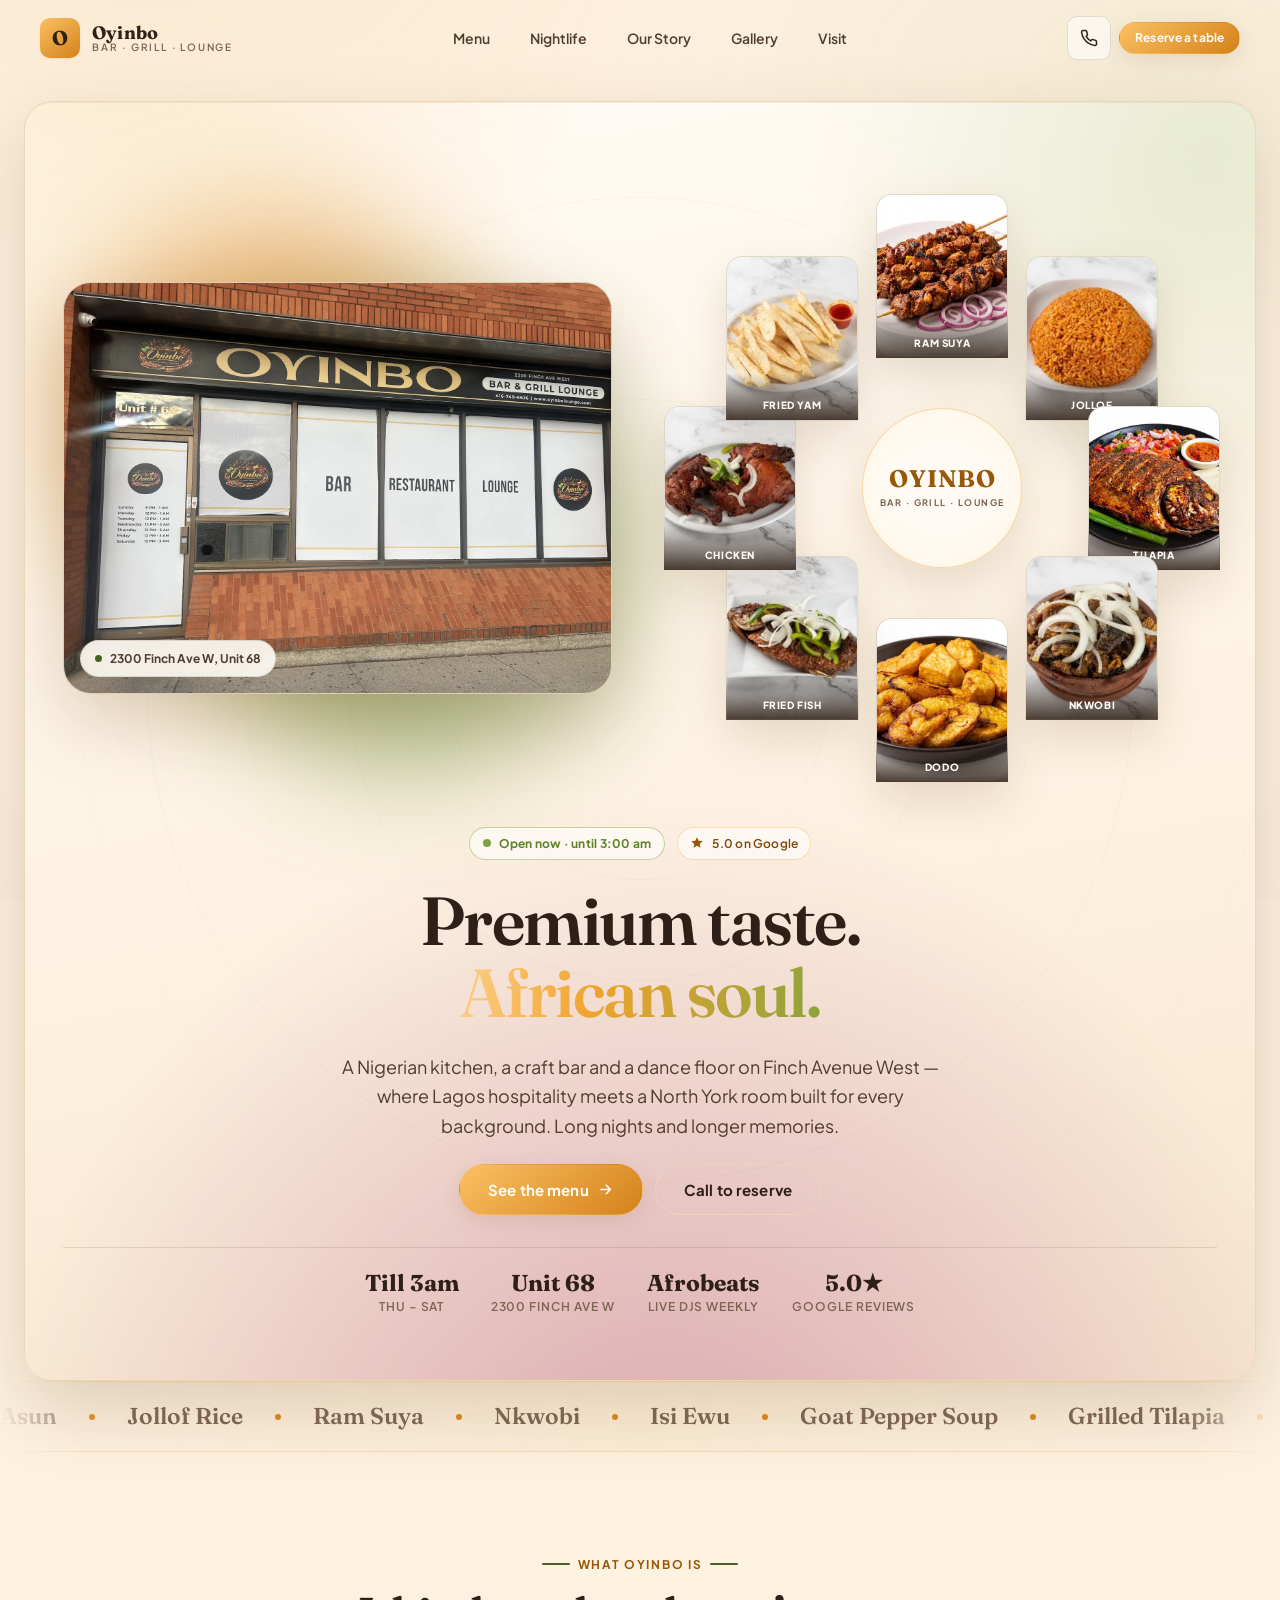
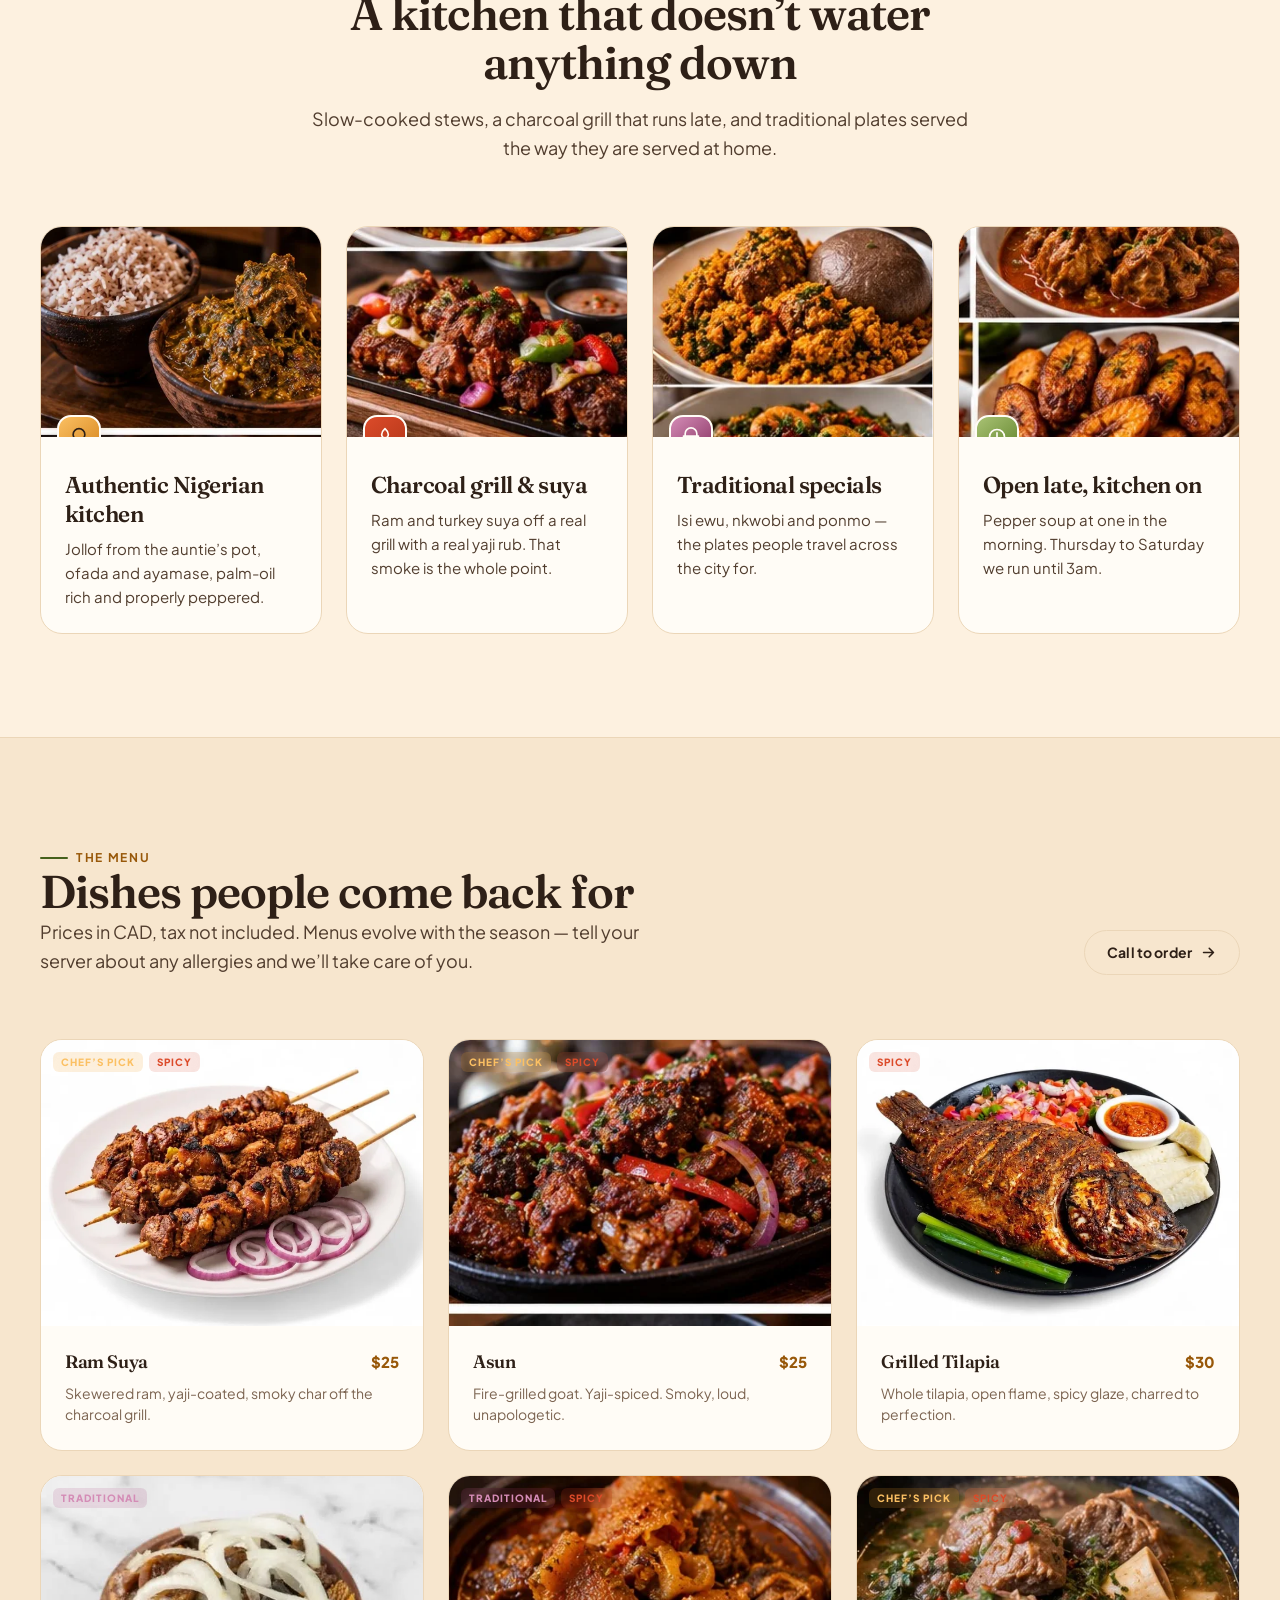
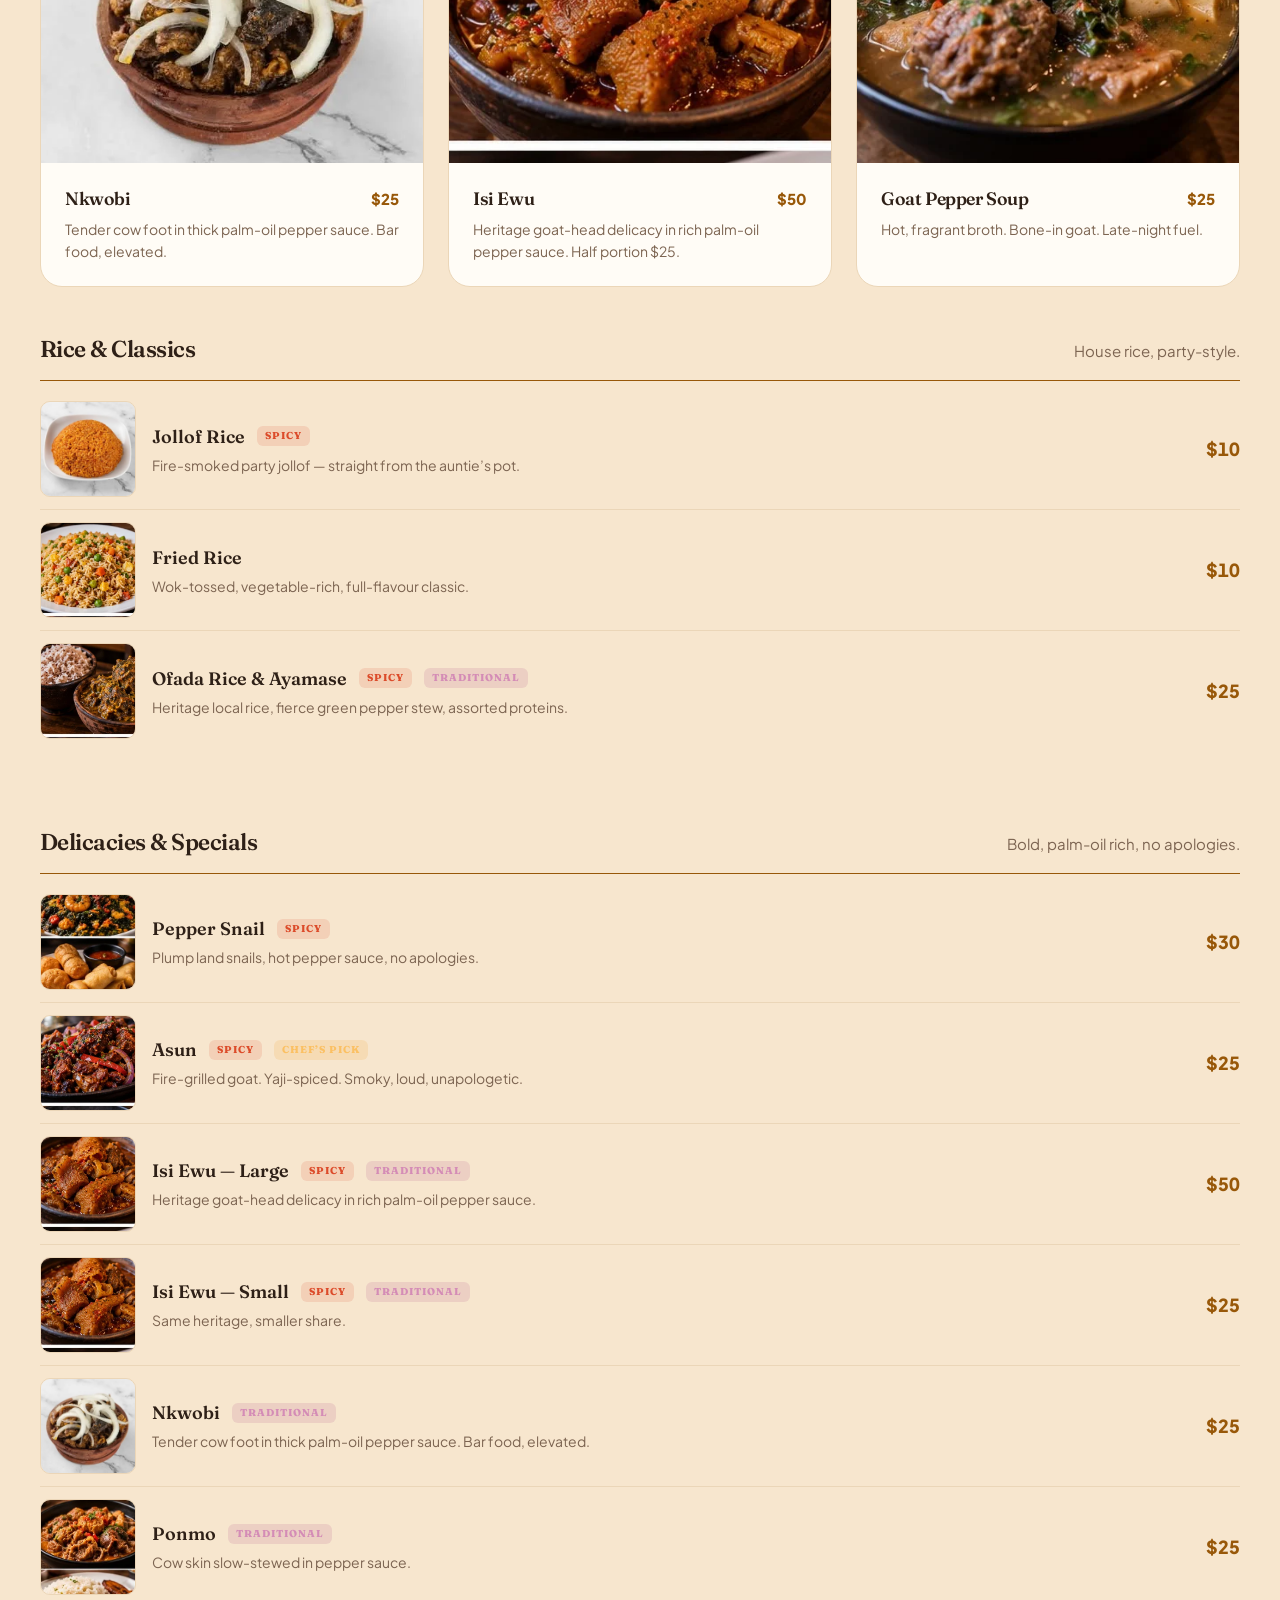
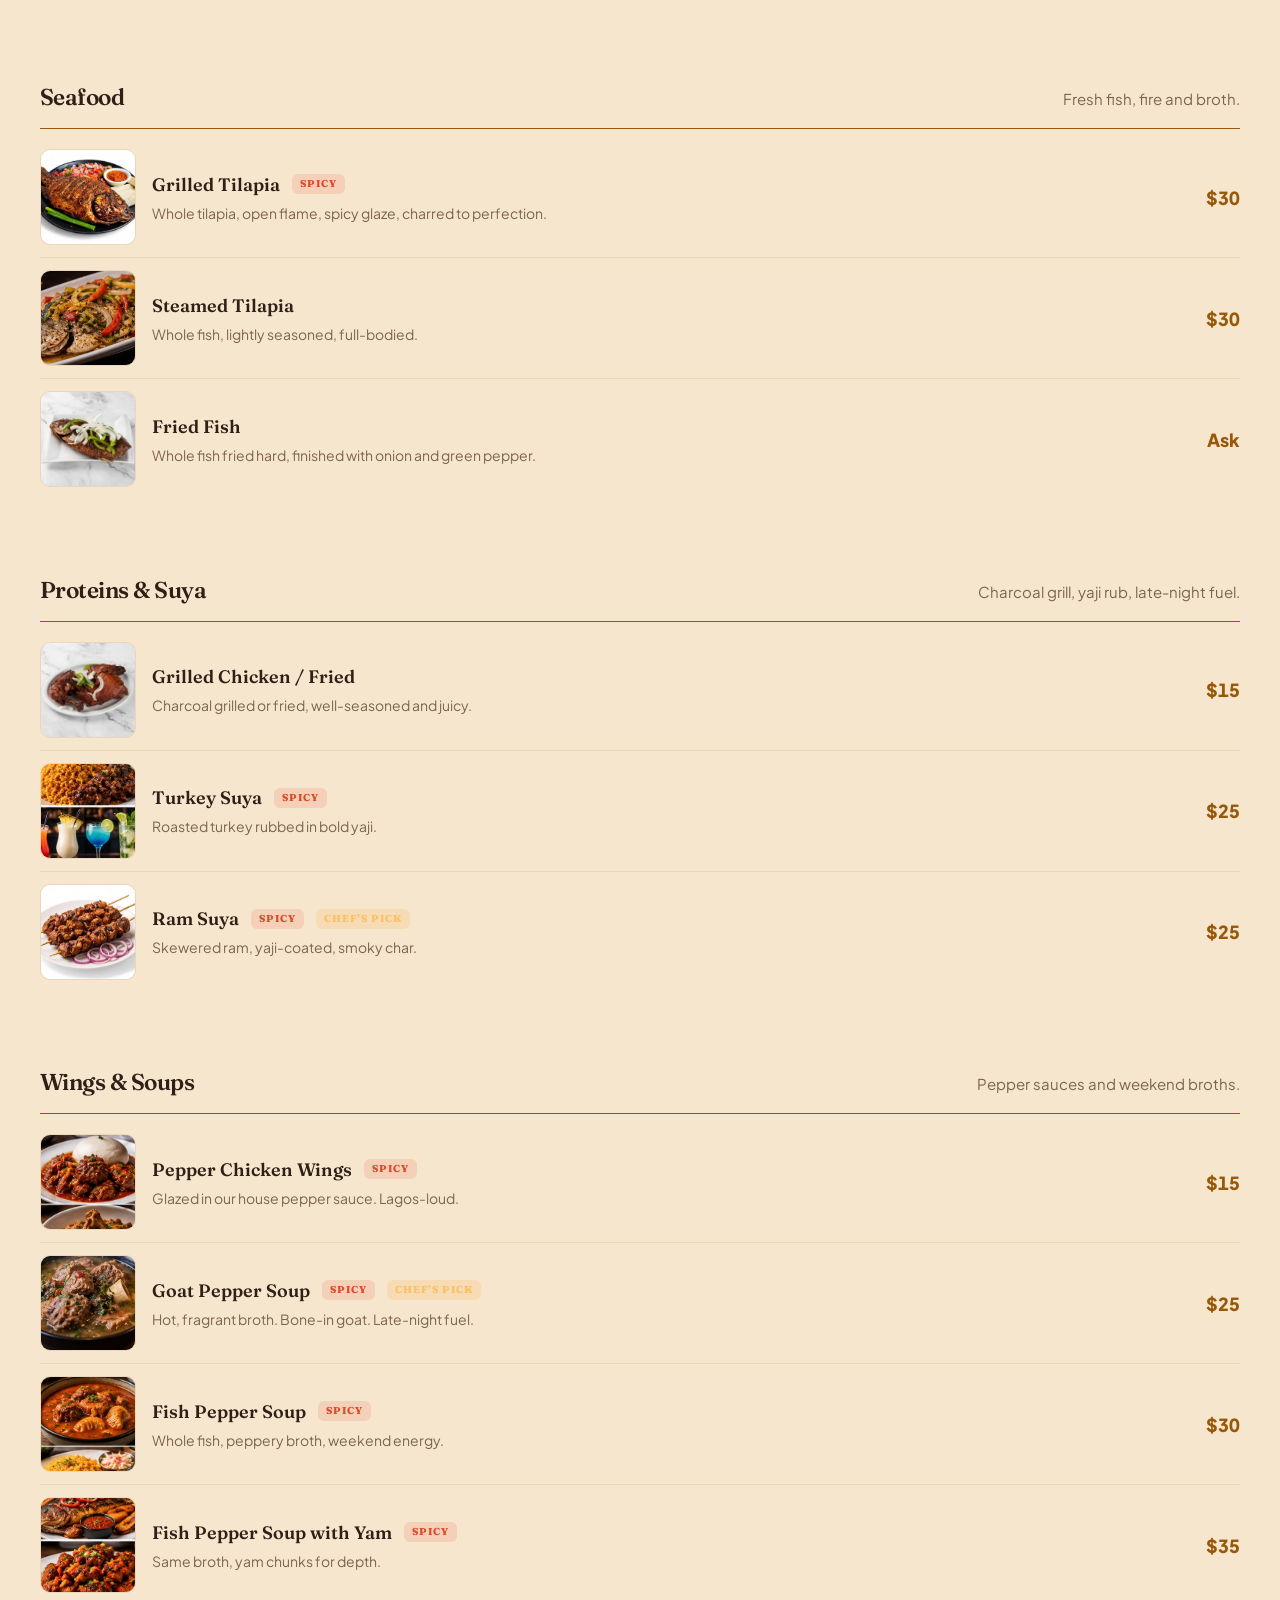
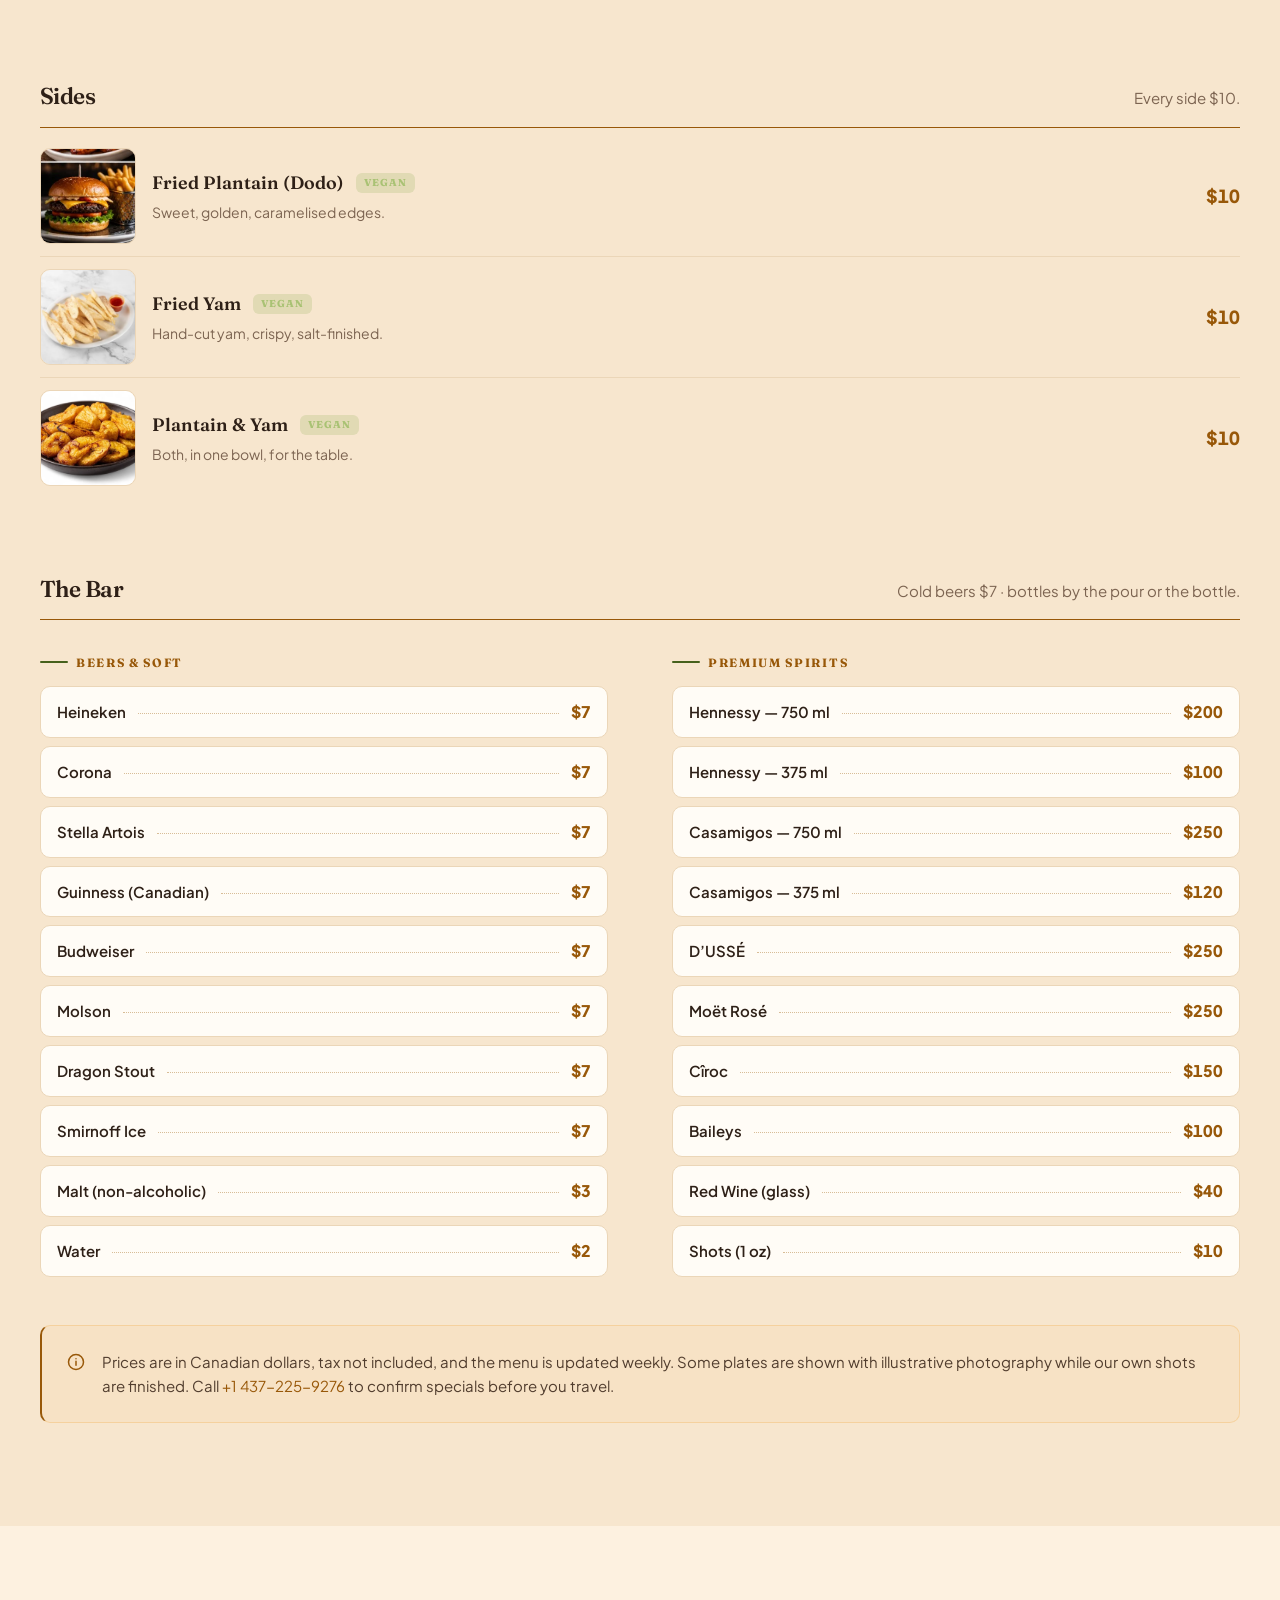
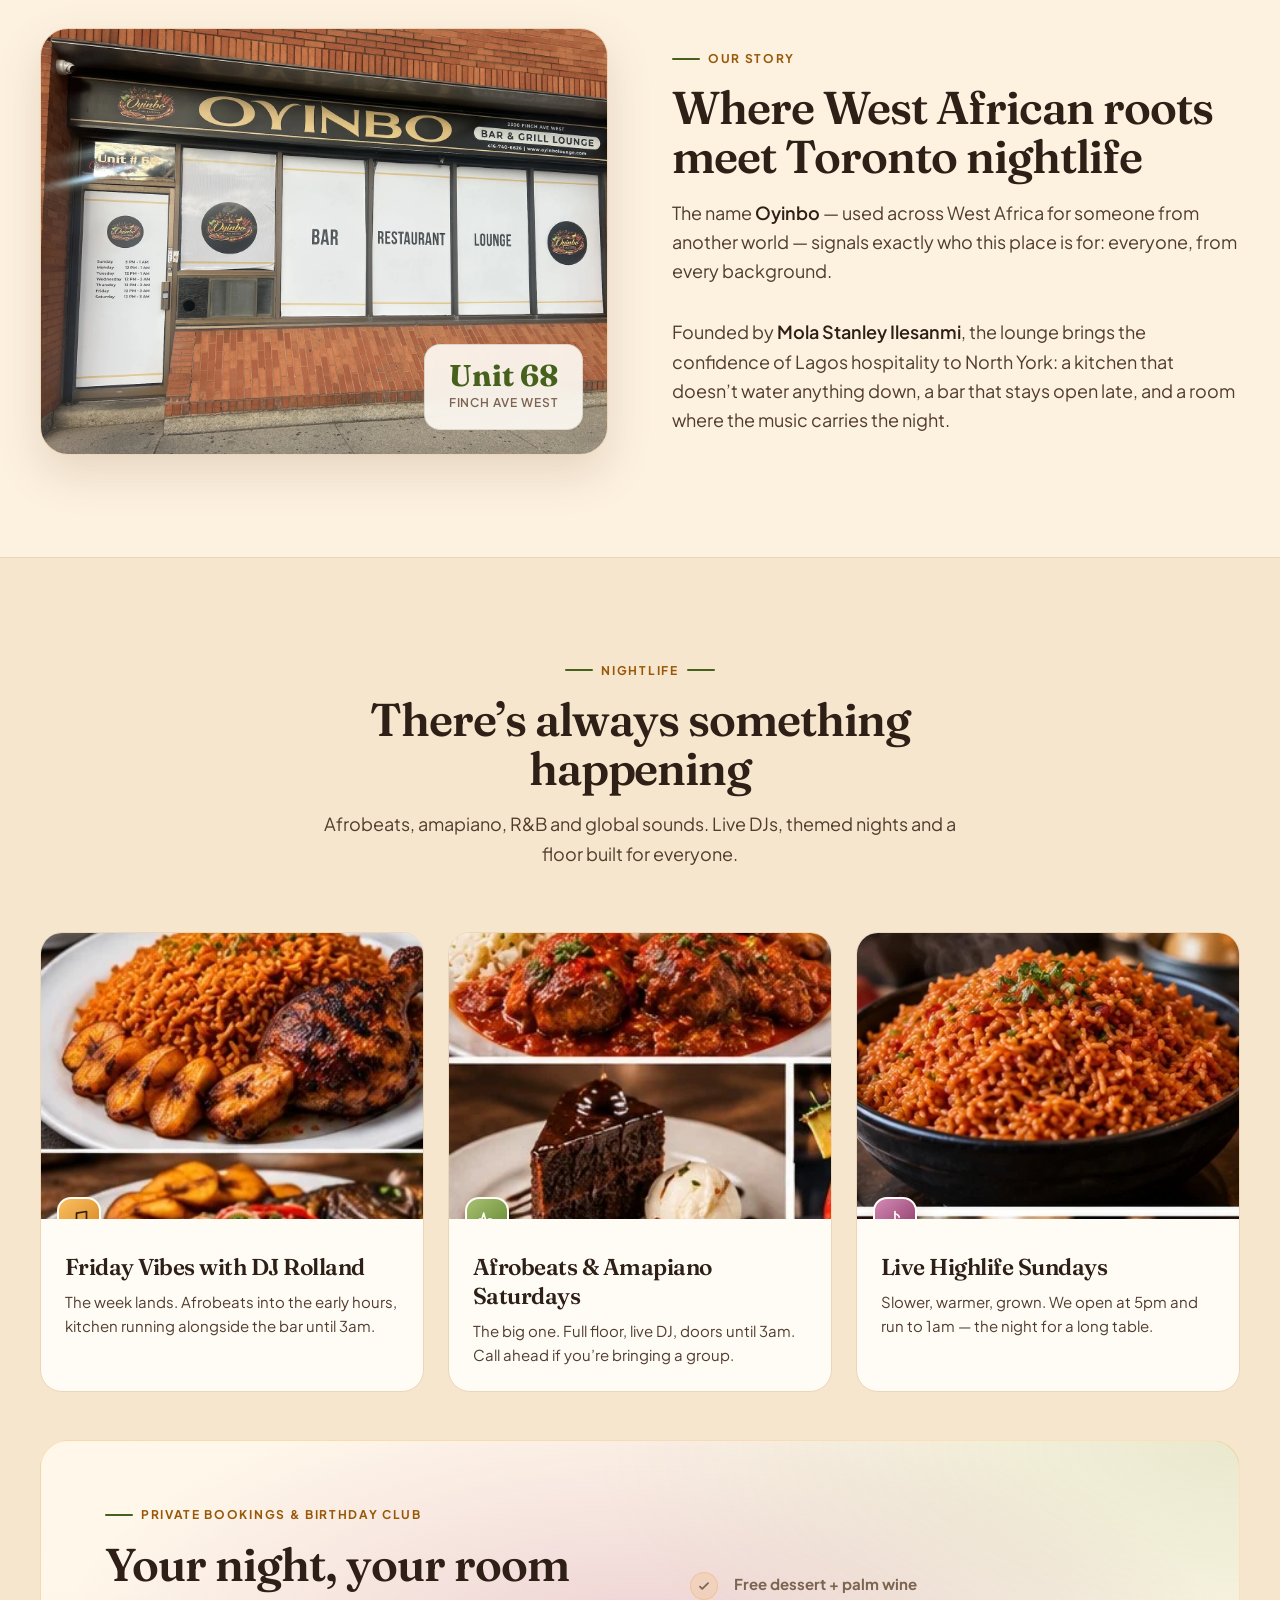
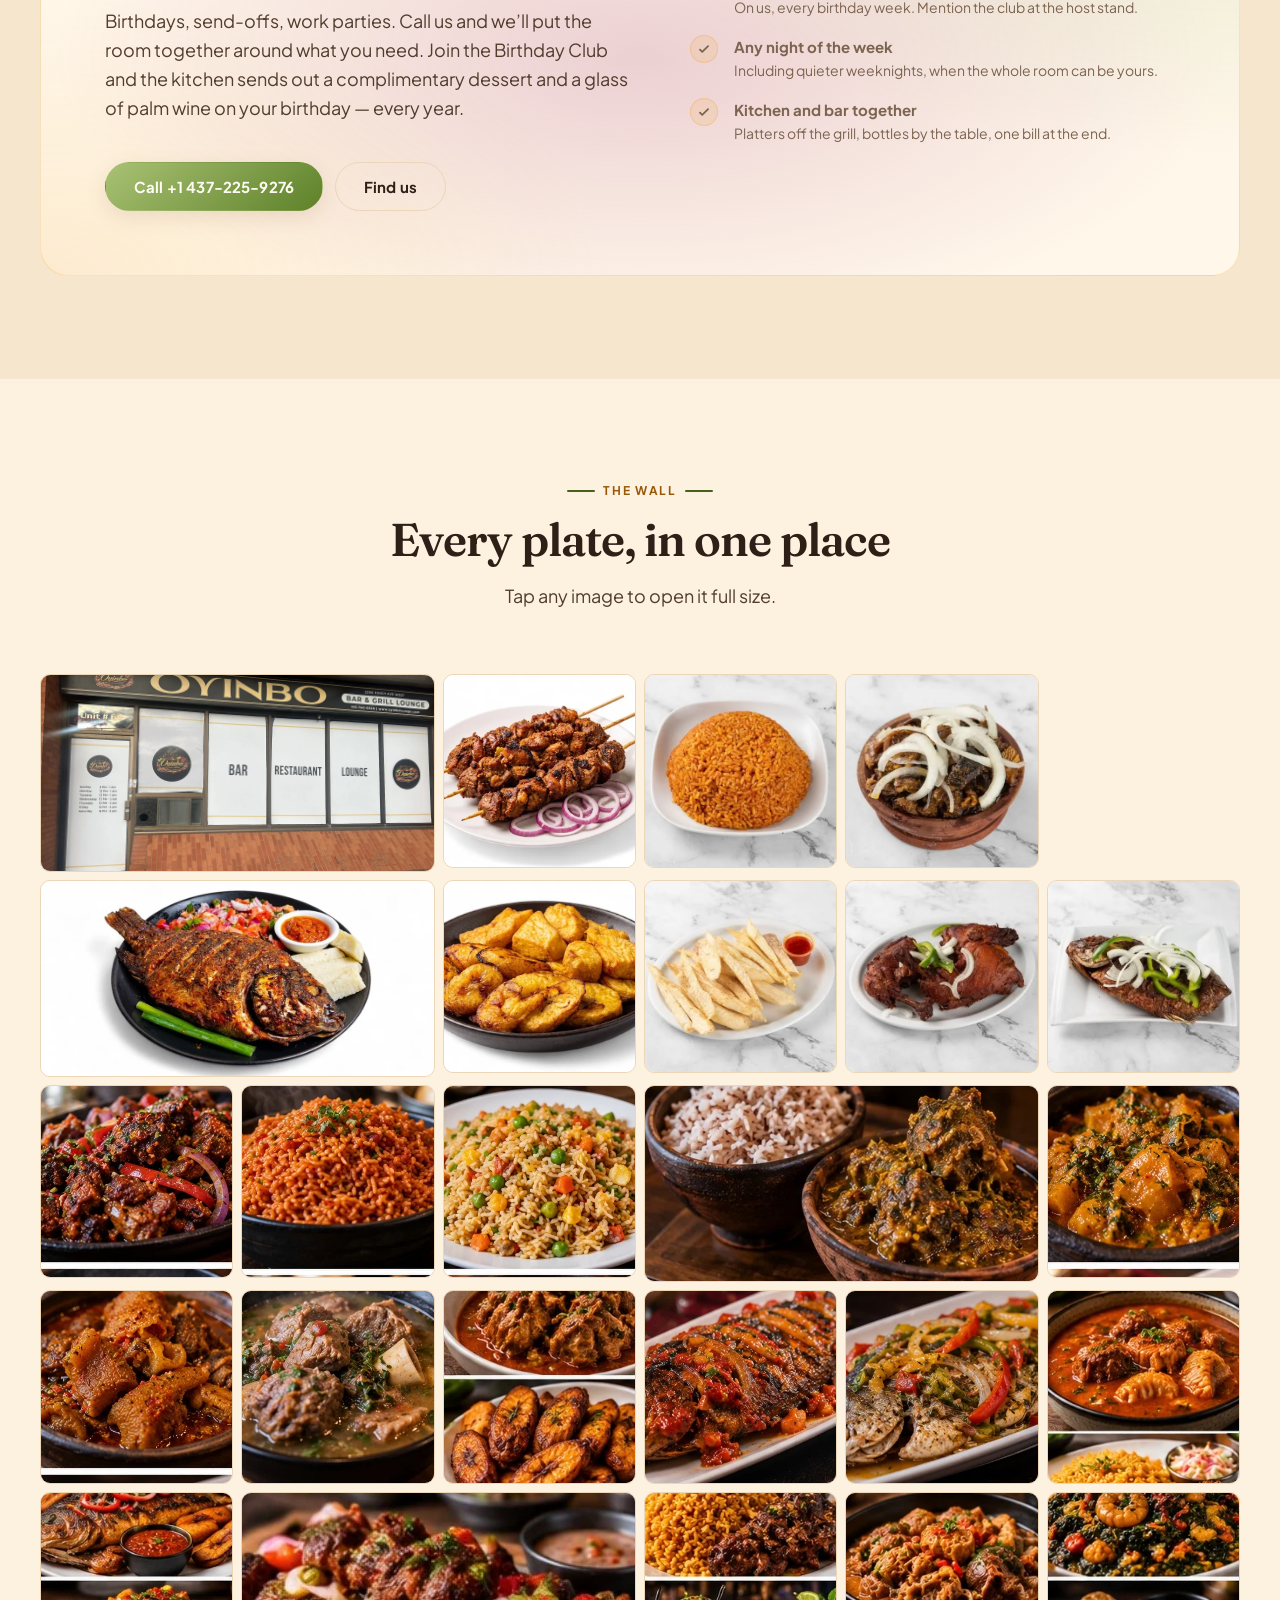
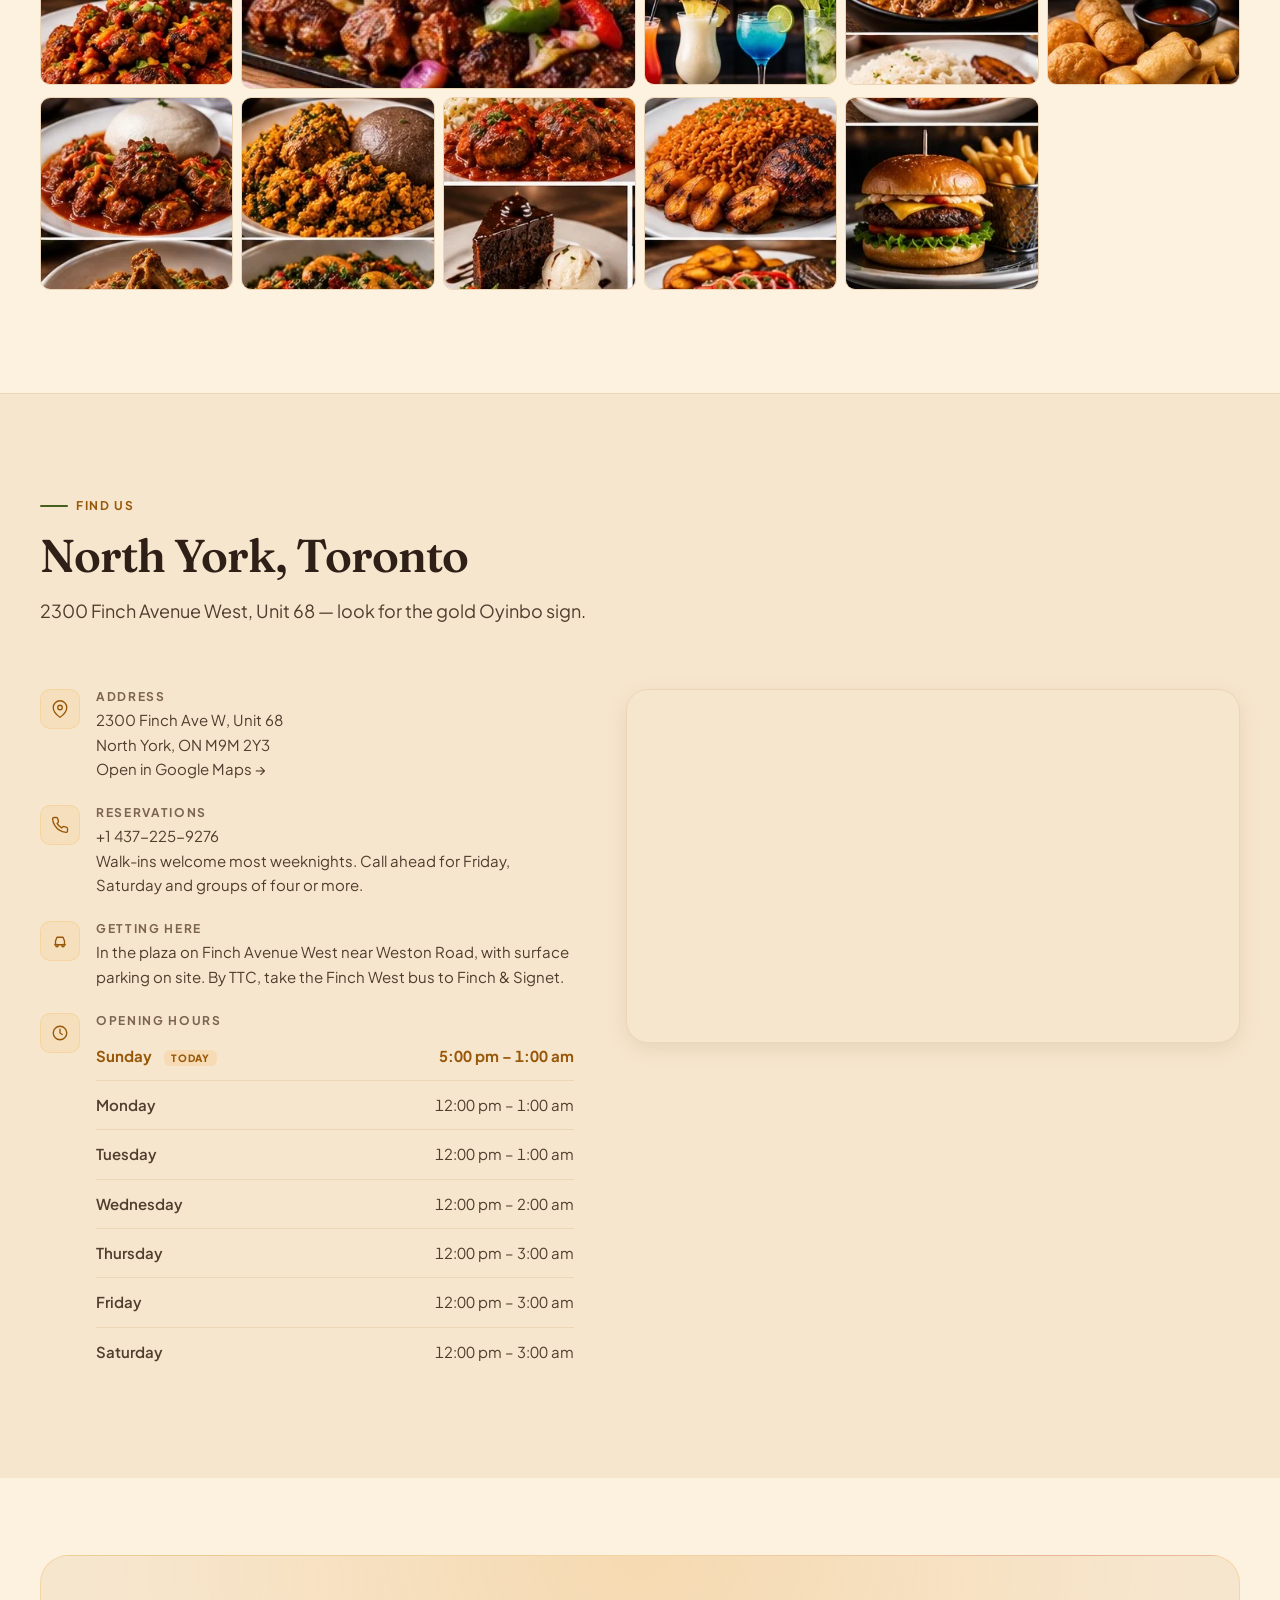
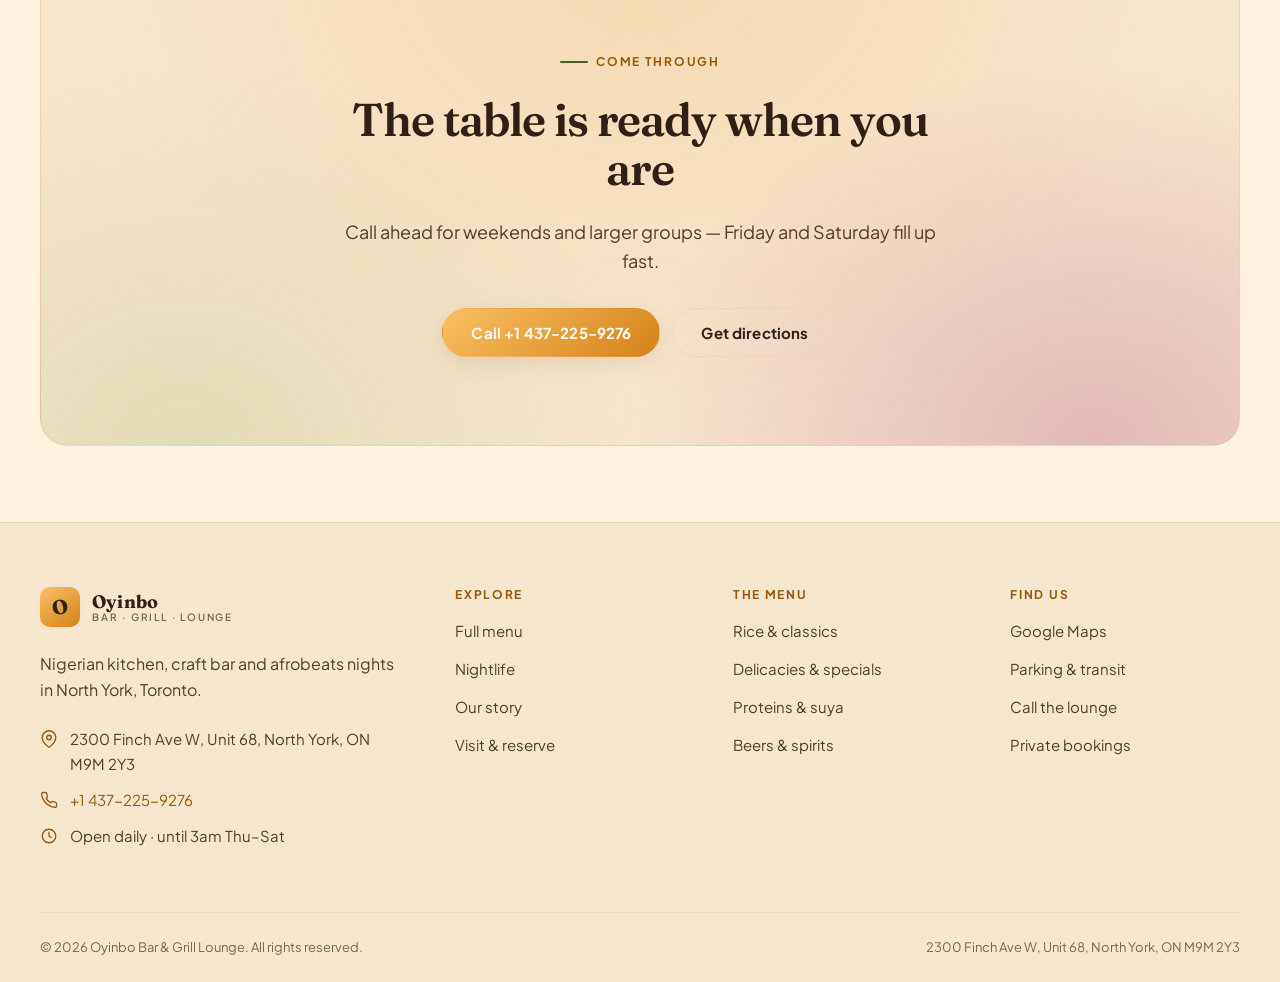
==== commit 73d9fd5a: "fix: recolour theme-color and favicon for the cream palette Both were still the dark plum, so the mo" ====
--- a/index.html
+++ b/index.html
@@ -7,7 +7,7 @@
 <meta name="description" content="Nigerian kitchen, craft bar and afrobeats nights at 2300 Finch Ave W, North York. Suya, asun, jollof, isi ewu and pepper soup, served until 3am Thursday to Saturday.">
 <link rel="canonical" href="https://zaddywebbuilds.github.io/OYINBO-LOUNGE-RESTAURANT/">
 
-<meta name="theme-color" content="#22103A">
+<meta name="theme-color" content="#FDF1E0">
 <meta property="og:type" content="restaurant">
 <meta property="og:site_name" content="Oyinbo Bar &amp; Grill Lounge">
 <meta property="og:title" content="Oyinbo Bar &amp; Grill Lounge | Nigerian Restaurant in North York, Toronto">
@@ -23,7 +23,7 @@
 <meta name="twitter:image" content="https://zaddywebbuilds.github.io/OYINBO-LOUNGE-RESTAURANT/assets/img/og-cover.jpg">
 
 <link rel="icon" href="favicon.svg" type="image/svg+xml">
-<link rel="mask-icon" href="favicon.svg" color="#FFD54A">
+<link rel="mask-icon" href="favicon.svg" color="#985809">
 
 <link rel="preconnect" href="https://fonts.googleapis.com">
 <link rel="preconnect" href="https://fonts.gstatic.com" crossorigin>
@@ -31,6 +31,8 @@
 
 <link rel="stylesheet" href="assets/css/site.css">
 <script>document.documentElement.classList.add("js");</script>
+<link rel="preload" as="image" href="assets/img/photo/suya.webp" type="image/webp">
+<link rel="preload" as="image" href="assets/img/photo/jollof-rice.webp" type="image/webp">
 <link rel="preload" as="image" href="assets/img/photo/storefront.webp" type="image/webp" fetchpriority="high">
 <meta name="format-detection" content="telephone=yes">
 <meta name="geo.region" content="CA-ON">
@@ -157,28 +159,28 @@
       <div class="ring" aria-label="Dishes from the Oyinbo kitchen">
         <div class="ring__rotor">
           <div class="ring__item"><div class="ring__upright"><a class="ring__card" href="#menu">
-            <img src="assets/img/photo/suya.webp" alt="Ram suya skewers" loading="lazy" width="900" height="506">
+            <img src="assets/img/photo/suya.webp" alt="Ram suya skewers" decoding="async" width="900" height="506">
             <span class="ring__label">Ram Suya</span></a></div></div>
           <div class="ring__item"><div class="ring__upright"><a class="ring__card" href="#menu">
-            <img src="assets/img/photo/jollof-rice.webp" alt="Party jollof rice" loading="lazy" width="550" height="440">
+            <img src="assets/img/photo/jollof-rice.webp" alt="Party jollof rice" decoding="async" width="550" height="440">
             <span class="ring__label">Jollof</span></a></div></div>
           <div class="ring__item"><div class="ring__upright"><a class="ring__card" href="#menu">
-            <img src="assets/img/photo/grilled-tilapia.webp" alt="Whole grilled tilapia" loading="lazy" width="900" height="506">
+            <img src="assets/img/photo/grilled-tilapia.webp" alt="Whole grilled tilapia" decoding="async" width="900" height="506">
             <span class="ring__label">Tilapia</span></a></div></div>
           <div class="ring__item"><div class="ring__upright"><a class="ring__card" href="#menu">
-            <img src="assets/img/photo/nkwobi.webp" alt="Nkwobi in a clay bowl" loading="lazy" width="550" height="440">
+            <img src="assets/img/photo/nkwobi.webp" alt="Nkwobi in a clay bowl" decoding="async" width="550" height="440">
             <span class="ring__label">Nkwobi</span></a></div></div>
           <div class="ring__item"><div class="ring__upright"><a class="ring__card" href="#menu">
-            <img src="assets/img/photo/plantain-and-yam.webp" alt="Fried plantain and yam" loading="lazy" width="900" height="506">
+            <img src="assets/img/photo/plantain-and-yam.webp" alt="Fried plantain and yam" decoding="async" width="900" height="506">
             <span class="ring__label">Dodo</span></a></div></div>
           <div class="ring__item"><div class="ring__upright"><a class="ring__card" href="#menu">
-            <img src="assets/img/photo/fried-fish.webp" alt="Fried whole fish with peppers" loading="lazy" width="550" height="440">
+            <img src="assets/img/photo/fried-fish.webp" alt="Fried whole fish with peppers" decoding="async" width="550" height="440">
             <span class="ring__label">Fried Fish</span></a></div></div>
           <div class="ring__item"><div class="ring__upright"><a class="ring__card" href="#menu">
-            <img src="assets/img/photo/grilled-chicken.webp" alt="Grilled chicken" loading="lazy" width="550" height="440">
+            <img src="assets/img/photo/grilled-chicken.webp" alt="Grilled chicken" decoding="async" width="550" height="440">
             <span class="ring__label">Chicken</span></a></div></div>
           <div class="ring__item"><div class="ring__upright"><a class="ring__card" href="#menu">
-            <img src="assets/img/photo/fried-yam.webp" alt="Fried yam with pepper sauce" loading="lazy" width="550" height="440">
+            <img src="assets/img/photo/fried-yam.webp" alt="Fried yam with pepper sauce" decoding="async" width="550" height="440">
             <span class="ring__label">Fried Yam</span></a></div></div>
         </div>
         <div class="ring__hub">
--- a/assets/css/site.css
+++ b/assets/css/site.css
@@ -5,82 +5,87 @@
    OYINBO — 01 TOKENS
    The single source of truth for colour, type, space and depth.
 
-   Palette: a deep plum room lit by yellow and green.
-   Purple carries every surface, yellow is the primary accent,
-   green is the second voice. Amber is a narrow heat tint only.
+   Palette: a bright, warm room. Cream and sand carry every surface;
+   saffron is the primary accent, olive the second, berry the third.
    ============================================================= */
 
 :root {
-  /* ---- Purple: all surfaces --------------------------------- */
-  --plum-950: #150823;
-  --plum-900: #22103A;   /* page background */
-  --plum-850: #2A1446;
-  --plum-800: #331A52;   /* raised surface */
-  --plum-700: #3D2060;   /* card */
-  --plum-600: #4E2C77;   /* border / hairline */
-  --plum-500: #6B42A0;
-  --plum-400: #8B5FC4;
-  --plum-300: #B68FE5;
-
-  /* ---- Yellow: primary accent -------------------------------- */
-  --yellow-100: #FFF8DF;
-  --yellow-200: #FFEFB4;
-  --yellow-300: #FFE27A;
-  --yellow-400: #FFD54A;   /* primary */
-  --yellow-500: #E9B81F;
-  --yellow-600: #B98C10;
-
-  /* ---- Green: second voice ----------------------------------- */
-  --green-200: #BDF5D4;
-  --green-300: #7BE8A6;
-  --green-400: #37C871;   /* primary green */
-  --green-500: #22A557;
-  --green-600: #15803D;
-
-  /* ---- Amber: heat tint (spice marks only) -------------------- */
-  --amber-300: #FFB75E;
-  --amber-400: #FF9426;
-
-  /* ---- Text (cool, lilac-shifted) ---------------------------- */
-  --mist-100: #FBF7FF;   /* primary text */
-  --mist-200: #EADFF7;
-  --mist-300: #CBB9E6;   /* secondary text */
-  --mist-400: #A694C0;   /* muted text */
+  /* ---- Cream & sand: all surfaces ---------------------------- */
+  --cream-50:  #FFFCF6;
+  --cream-100: #FFF7EA;   /* card */
+  --cream-200: #FDF1E0;   /* page background */
+  --cream-300: #F7E6CE;   /* alternating band */
+  --sand-400:  #EBD6B8;   /* hairline / border */
+  --sand-500:  #D8BD97;
+  --sand-600:  #B99B72;
+
+  /* ---- Ink: text -------------------------------------------- */
+  --ink-900: #2E2017;     /* primary text */
+  --ink-700: #513D2E;     /* secondary text */
+  --ink-500: #7C6451;     /* muted text */
+  --ink-300: #A89079;
+
+  /* ---- Saffron: primary accent ------------------------------- */
+  --saffron-100: #FFEFD2;
+  --saffron-200: #FFDCA3;
+  --saffron-300: #FBC063;
+  --saffron-400: #F0A32E;   /* primary */
+  --saffron-500: #D4821A;
+  --saffron-600: #A6620F;
+
+  /* ---- Olive: second voice ----------------------------------- */
+  --olive-200: #DDE8C4;
+  --olive-300: #A9C274;
+  --olive-400: #7BA33F;
+  --olive-500: #5E8129;
+  --olive-600: #46611C;
+
+  /* ---- Berry: third voice ------------------------------------ */
+  --berry-200: #F3D4E6;
+  --berry-300: #D48CB6;
+  --berry-400: #A8457E;
+  --berry-500: #85305F;
+
+  /* ---- Chilli: heat tint (spice marks only) ------------------ */
+  --chilli-400: #DC4B2A;
+  --chilli-500: #B23618;
 
   /* ---- Semantic ---------------------------------------------- */
-  --bg: var(--plum-900);
-  --bg-raised: var(--plum-800);
-  --bg-band: var(--plum-950);   /* alternating section band — darker than the page */
-  --bg-card: var(--plum-700);
-  --line: var(--plum-600);
-  --line-soft: rgba(255, 213, 74, 0.18);
-  --text: var(--mist-100);
-  --text-soft: var(--mist-300);
-  --text-muted: var(--mist-400);
-  --accent: var(--yellow-400);
-  --accent-hi: var(--yellow-300);
-  --accent-2: var(--green-400);
+  --bg: var(--cream-200);
+  --bg-raised: var(--cream-100);
+  --bg-band: var(--cream-300);     /* alternating section band */
+  --bg-card: var(--cream-50);
+  --line: var(--sand-400);
+  --line-soft: rgba(240, 163, 46, 0.26);
+  --text: var(--ink-900);
+  --text-soft: var(--ink-700);
+  --text-muted: var(--ink-500);
+  /* --accent is the TEXT-safe saffron: saffron-400/500 are bright enough to
+     fill a shape but fail contrast as type on cream. Use the numbered tokens
+     for fills and gradients, --accent for anything a reader has to read. */
+  --accent: #985809;
+  --accent-hi: #7B4607;
+  --accent-2: var(--olive-600);
 
   /* Translucent layers for glass + overlays */
-  --glass: rgba(255, 255, 255, 0.06);
-  --glass-hi: rgba(255, 255, 255, 0.11);
-  --glass-line: rgba(255, 255, 255, 0.14);
-  --scrim: rgba(21, 8, 35, 0.74);
-
-  /* Tints — used anywhere a colour needs to sit on a surface */
-  --tint-yellow: rgba(255, 213, 74, 0.13);
-  --tint-yellow-line: rgba(255, 213, 74, 0.30);
-  --tint-green: rgba(55, 200, 113, 0.14);
-  --tint-green-line: rgba(55, 200, 113, 0.32);
-  --tint-amber: rgba(255, 148, 38, 0.16);
-  --tint-plum: rgba(139, 95, 196, 0.16);
+  --glass: rgba(255, 255, 255, 0.58);
+  --glass-hi: rgba(255, 255, 255, 0.82);
+  --glass-line: rgba(46, 32, 23, 0.12);
+  --scrim: rgba(46, 32, 23, 0.72);
+
+  /* Tints — a colour sitting on a cream surface */
+  --tint-saffron: rgba(240, 163, 46, 0.16);
+  --tint-saffron-line: rgba(240, 163, 46, 0.42);
+  --tint-olive: rgba(123, 163, 63, 0.18);
+  --tint-olive-line: rgba(123, 163, 63, 0.42);
+  --tint-berry: rgba(168, 69, 126, 0.14);
+  --tint-chilli: rgba(220, 75, 42, 0.14);
 
   /* ---- Type ------------------------------------------------- */
   --font-display: "Fraunces", "Playfair Display", Georgia, serif;
   --font-sans: "Plus Jakarta Sans", -apple-system, BlinkMacSystemFont,
                "Segoe UI", Roboto, Helvetica, Arial, sans-serif;
 
-  /* Fluid type scale — clamp(min, preferred, max) */
   --t-xs:   0.75rem;
   --t-sm:   0.8125rem;
   --t-base: 1rem;
@@ -111,7 +116,7 @@
   --gutter: clamp(1.125rem, 4vw, 2.5rem);
   --section-y: clamp(3.25rem, 8vw, 7rem);
   --measure: 62ch;
-  --max-w: 1240px;
+  --max-w: 1320px;
   --max-w-narrow: 760px;
   --header-h: 4.25rem;
 
@@ -123,12 +128,12 @@
   --r-xl: 28px;
   --r-pill: 999px;
 
-  /* ---- Depth ------------------------------------------------ */
-  --sh-1: 0 1px 2px rgba(10, 4, 18, 0.45);
-  --sh-2: 0 6px 20px rgba(10, 4, 18, 0.5);
-  --sh-3: 0 18px 48px rgba(10, 4, 18, 0.6);
-  --sh-4: 0 28px 70px rgba(10, 4, 18, 0.68);
-  --sh-glow: 0 10px 40px rgba(255, 213, 74, 0.26);
+  /* ---- Depth — soft and warm, never grey -------------------- */
+  --sh-1: 0 1px 2px rgba(120, 82, 45, 0.10);
+  --sh-2: 0 6px 20px rgba(120, 82, 45, 0.13);
+  --sh-3: 0 18px 44px rgba(120, 82, 45, 0.17);
+  --sh-4: 0 28px 70px rgba(120, 82, 45, 0.22);
+  --sh-glow: 0 12px 38px rgba(240, 163, 46, 0.38);
 
   /* ---- Motion ------------------------------------------------ */
   --ease: cubic-bezier(0.22, 1, 0.36, 1);
@@ -188,9 +193,9 @@
   pointer-events: none;
   z-index: 0;
   background:
-    radial-gradient(70% 50% at 12% -5%, rgba(255, 213, 74, 0.08), transparent 70%),
-    radial-gradient(60% 45% at 92% 8%, rgba(55, 200, 113, 0.07), transparent 70%),
-    radial-gradient(80% 60% at 50% 105%, rgba(139, 95, 196, 0.18), transparent 70%);
+    radial-gradient(70% 50% at 12% -5%, rgba(240, 163, 46, 0.08), transparent 70%),
+    radial-gradient(60% 45% at 92% 8%, rgba(123, 163, 63, 0.07), transparent 70%),
+    radial-gradient(80% 60% at 50% 105%, rgba(168, 69, 126, 0.18), transparent 70%);
 }
 
 img,
@@ -248,7 +253,7 @@
 
 /* ---- Focus --------------------------------------------------- */
 :focus-visible {
-  outline: 2px solid var(--yellow-300);
+  outline: 2px solid var(--saffron-300);
   outline-offset: 3px;
   border-radius: var(--r-xs);
 }
@@ -260,24 +265,24 @@
   transform: translate(-50%, -140%);
   z-index: var(--z-modal);
   padding: var(--s-3) var(--s-5);
-  background: var(--yellow-400);
-  color: var(--plum-950);
+  background: var(--saffron-400);
+  color: var(--cream-50);
   font-weight: 700;
   font-size: var(--t-sm);
   border-radius: 0 0 var(--r-sm) var(--r-sm);
   transition: transform var(--dur-2) var(--ease);
 }
-.skip-link:focus { transform: translate(-50%, 0); color: var(--plum-950); }
+.skip-link:focus { transform: translate(-50%, 0); color: var(--cream-50); }
 
 /* ---- Selection ----------------------------------------------- */
 ::selection {
-  background: var(--yellow-400);
-  color: var(--plum-950);
+  background: var(--saffron-400);
+  color: var(--cream-50);
 }
 
 /* ---- Scrollbar ----------------------------------------------- */
 @supports (scrollbar-color: red blue) {
-  html { scrollbar-color: var(--plum-600) var(--plum-900); scrollbar-width: thin; }
+  html { scrollbar-color: var(--sand-400) var(--cream-200); scrollbar-width: thin; }
 }
 
 /* ---- Utilities ----------------------------------------------- */
@@ -389,8 +394,8 @@
 /* ---- Grids ---------------------------------------------------- */
 .grid { display: grid; gap: var(--s-5); }
 .grid--2 { grid-template-columns: repeat(auto-fit, minmax(min(100%, 26rem), 1fr)); }
-.grid--3 { grid-template-columns: repeat(auto-fit, minmax(min(100%, 20rem), 1fr)); }
-.grid--4 { grid-template-columns: repeat(auto-fit, minmax(min(100%, 15rem), 1fr)); }
+.grid--3 { grid-template-columns: repeat(auto-fit, minmax(min(100%, 23rem), 1fr)); }
+.grid--4 { grid-template-columns: repeat(auto-fit, minmax(min(100%, 17rem), 1fr)); }
 
 /* ---- Header --------------------------------------------------- */
 .site-header {
@@ -403,7 +408,7 @@
   border-bottom: 1px solid transparent;
 }
 .site-header.is-stuck {
-  background: rgba(34, 16, 58, 0.82);
+  background: rgba(255, 247, 234, 0.82);
   backdrop-filter: blur(16px) saturate(140%);
   -webkit-backdrop-filter: blur(16px) saturate(140%);
   border-bottom-color: var(--line);
@@ -432,8 +437,8 @@
   width: 2.5rem;
   height: 2.5rem;
   border-radius: var(--r-sm);
-  background: linear-gradient(145deg, var(--yellow-300), var(--yellow-500));
-  color: var(--plum-950);
+  background: linear-gradient(145deg, var(--saffron-300), var(--saffron-500));
+  color: var(--ink-900);
   font-family: var(--font-display);
   font-weight: 700;
   font-size: 1.25rem;
@@ -510,7 +515,7 @@
   z-index: var(--z-overlay);
   display: grid;
   grid-template-rows: auto 1fr;
-  background: var(--plum-950);
+  background: var(--cream-100);
   visibility: hidden;
   opacity: 0;
   transition: opacity var(--dur-2) var(--ease), visibility var(--dur-2) var(--ease);
@@ -565,7 +570,7 @@
 .site-footer {
   position: relative;
   z-index: var(--z-base);
-  background: var(--plum-950);
+  background: var(--cream-300);
   border-top: 1px solid var(--line);
   padding-block: var(--s-8) var(--s-5);
 }
@@ -630,7 +635,7 @@
   grid-template-columns: 1fr 1fr;
   gap: var(--s-2);
   padding: var(--s-3) var(--s-4) calc(var(--s-3) + env(safe-area-inset-bottom));
-  background: rgba(21, 8, 35, 0.9);
+  background: rgba(255, 247, 234, 0.92);
   backdrop-filter: blur(18px);
   -webkit-backdrop-filter: blur(18px);
   border-top: 1px solid var(--line);
@@ -703,23 +708,23 @@
 .btn svg { width: 1.0625rem; height: 1.0625rem; flex-shrink: 0; }
 
 .btn--primary {
-  --btn-bg: linear-gradient(140deg, var(--yellow-300), var(--yellow-500));
-  --btn-fg: var(--plum-950);
+  --btn-bg: linear-gradient(140deg, var(--saffron-300), var(--saffron-500));
+  --btn-fg: var(--cream-50);
   --btn-line: transparent;
   box-shadow: var(--sh-2);
 }
 .btn--primary:hover { box-shadow: var(--sh-glow); }
 
 .btn--green {
-  --btn-bg: linear-gradient(140deg, var(--green-300), var(--green-500));
-  --btn-fg: var(--plum-950);
+  --btn-bg: linear-gradient(140deg, var(--olive-300), var(--olive-500));
+  --btn-fg: var(--cream-50);
   --btn-line: transparent;
   box-shadow: var(--sh-2);
 }
-.btn--green:hover { box-shadow: 0 10px 40px rgba(55, 200, 113, 0.26); }
+.btn--green:hover { box-shadow: 0 10px 40px rgba(123, 163, 63, 0.26); }
 
 .btn--ghost { --btn-bg: transparent; --btn-line: var(--line); }
-.btn--ghost:hover { --btn-bg: var(--glass); --btn-line: var(--yellow-500); }
+.btn--ghost:hover { --btn-bg: var(--glass); --btn-line: var(--saffron-500); }
 
 .btn--glass:hover { --btn-bg: var(--glass-hi); }
 
@@ -758,7 +763,7 @@
   color: var(--text-soft);
 }
 .chip svg { width: 0.875rem; height: 0.875rem; color: var(--accent); }
-.chip--accent { border-color: rgba(255, 213, 74, 0.35); color: var(--accent-hi); }
+.chip--accent { border-color: rgba(240, 163, 46, 0.35); color: var(--accent-hi); }
 
 /* Live open/closed indicator */
 .status {
@@ -780,16 +785,16 @@
   background: var(--text-muted);
   flex-shrink: 0;
 }
-.status.is-open { border-color: rgba(55, 200, 113, 0.45); color: #7BE8A6; }
+.status.is-open { border-color: rgba(123, 163, 63, 0.45); color: var(--olive-500); }
 .status.is-open .status__dot {
-  background: #37C871;
-  box-shadow: 0 0 0 0 rgba(55, 200, 113, 0.6);
+  background: var(--olive-400);
+  box-shadow: 0 0 0 0 rgba(123, 163, 63, 0.6);
   animation: pulse 2.4s var(--ease) infinite;
 }
 .status.is-closed { color: var(--text-muted); }
 @keyframes pulse {
-  70% { box-shadow: 0 0 0 0.5rem rgba(55, 200, 113, 0); }
-  100% { box-shadow: 0 0 0 0 rgba(55, 200, 113, 0); }
+  70% { box-shadow: 0 0 0 0.5rem rgba(123, 163, 63, 0); }
+  100% { box-shadow: 0 0 0 0 rgba(123, 163, 63, 0); }
 }
 
 /* ---- Tag (spicy / vegan / chef's pick) ------------------------ */
@@ -803,10 +808,10 @@
   text-transform: uppercase;
   line-height: 1.4;
 }
-.tag--spicy { background: var(--tint-amber);  color: var(--amber-300); }
-.tag--pick  { background: var(--tint-yellow); color: var(--yellow-300); }
-.tag--trad  { background: var(--tint-plum);   color: var(--plum-300); }
-.tag--vegan { background: var(--tint-green);  color: var(--green-300); }
+.tag--spicy { background: var(--tint-chilli);  color: var(--chilli-400); }
+.tag--pick  { background: var(--tint-saffron); color: var(--saffron-300); }
+.tag--trad  { background: var(--tint-berry);   color: var(--berry-300); }
+.tag--vegan { background: var(--tint-olive);  color: var(--olive-300); }
 
 .tag-row { display: flex; flex-wrap: wrap; gap: 0.375rem; }
 
@@ -825,14 +830,14 @@
 }
 .card:hover {
   transform: translateY(-4px);
-  border-color: rgba(255, 213, 74, 0.35);
+  border-color: rgba(240, 163, 46, 0.35);
   box-shadow: var(--sh-3);
 }
 .card__media {
   position: relative;
   aspect-ratio: 4 / 3;
   overflow: hidden;
-  background: var(--plum-850);
+  background: var(--cream-300);
 }
 .card__media img {
   width: 100%;
@@ -855,26 +860,26 @@
   border-radius: var(--r-lg);
   transition: border-color var(--dur-2) var(--ease), transform var(--dur-2) var(--ease);
 }
-.pillar:hover { border-color: rgba(255, 213, 74, 0.3); transform: translateY(-3px); }
+.pillar:hover { border-color: rgba(240, 163, 46, 0.3); transform: translateY(-3px); }
 .pillar__icon {
   display: grid;
   place-items: center;
   width: 3rem;
   height: 3rem;
   border-radius: var(--r-md);
-  background: var(--tint-yellow);
+  background: var(--tint-saffron);
   color: var(--accent);
-  border: 1px solid var(--tint-yellow-line);
+  border: 1px solid var(--tint-saffron-line);
 }
 .grid > .pillar:nth-child(2) .pillar__icon {
-  background: var(--tint-green);
-  border-color: var(--tint-green-line);
+  background: var(--tint-olive);
+  border-color: var(--tint-olive-line);
   color: var(--accent-2);
 }
 .grid > .pillar:nth-child(3) .pillar__icon {
-  background: var(--tint-plum);
-  border-color: rgba(139, 95, 196, 0.36);
-  color: var(--plum-300);
+  background: var(--tint-berry);
+  border-color: rgba(168, 69, 126, 0.36);
+  color: var(--berry-300);
 }
 .pillar__icon svg { width: 1.375rem; height: 1.375rem; }
 .pillar p { font-size: 0.9375rem; }
@@ -894,10 +899,10 @@
 }
 .dish:hover {
   transform: translateY(-5px);
-  border-color: rgba(255, 213, 74, 0.4);
+  border-color: rgba(240, 163, 46, 0.4);
   box-shadow: var(--sh-3);
 }
-.dish__media { position: relative; aspect-ratio: 5 / 4; overflow: hidden; background: var(--plum-850); }
+.dish__media { position: relative; aspect-ratio: 4 / 3; overflow: hidden; background: var(--cream-300); }
 .dish__media img { width: 100%; height: 100%; object-fit: cover; transition: transform var(--dur-3) var(--ease); }
 .dish:hover .dish__media img { transform: scale(1.06); }
 .dish__tags { position: absolute; top: var(--s-3); left: var(--s-3); display: flex; gap: 0.375rem; }
@@ -1017,7 +1022,7 @@
   margin-left: var(--s-3);
   padding: 0.125rem 0.4375rem;
   border-radius: var(--r-xs);
-  background: rgba(255, 213, 74, 0.16);
+  background: rgba(240, 163, 46, 0.16);
   font-size: 0.625rem;
   font-weight: 800;
   letter-spacing: 0.08em;
@@ -1031,7 +1036,7 @@
   overflow: hidden;
   padding-block: var(--s-4);
   border-block: 1px solid var(--line-soft);
-  background: linear-gradient(90deg, transparent, rgba(255, 213, 74, 0.05), transparent);
+  background: linear-gradient(90deg, transparent, rgba(240, 163, 46, 0.05), transparent);
   -webkit-mask-image: linear-gradient(90deg, transparent, #000 8%, #000 92%, transparent);
   mask-image: linear-gradient(90deg, transparent, #000 8%, #000 92%, transparent);
 }
@@ -1051,7 +1056,7 @@
   font-family: var(--font-display);
   font-size: var(--t-lg);
   font-weight: 600;
-  color: var(--mist-400);
+  color: var(--ink-500);
   white-space: nowrap;
 }
 .marquee__group i {
@@ -1059,7 +1064,7 @@
   width: 0.375rem;
   height: 0.375rem;
   border-radius: 50%;
-  background: var(--yellow-500);
+  background: var(--saffron-500);
   flex-shrink: 0;
 }
 @keyframes marquee { to { transform: translateX(-50%); } }
@@ -1077,7 +1082,7 @@
   overflow: hidden;
   border-radius: var(--r-md);
   border: 1px solid var(--line);
-  background: var(--plum-850);
+  background: var(--cream-300);
   cursor: zoom-in;
 }
 .gallery__item img { width: 100%; height: 100%; object-fit: cover; transition: transform var(--dur-3) var(--ease); }
@@ -1086,7 +1091,7 @@
   content: "";
   position: absolute;
   inset: 0;
-  background: linear-gradient(0deg, rgba(21, 8, 35, 0.5), transparent 45%);
+  background: linear-gradient(0deg, rgba(46, 32, 23, 0.5), transparent 45%);
   opacity: 0;
   transition: opacity var(--dur-2) var(--ease);
 }
@@ -1102,7 +1107,7 @@
   display: grid;
   place-items: center;
   padding: var(--gutter);
-  background: rgba(21, 8, 35, 0.94);
+  background: rgba(46, 32, 23, 0.94);
   backdrop-filter: blur(8px);
   -webkit-backdrop-filter: blur(8px);
   visibility: hidden;
@@ -1143,7 +1148,7 @@
   line-height: 1;
   color: var(--accent);
 }
-.stars { display: inline-flex; gap: 0.125rem; color: var(--yellow-300); }
+.stars { display: inline-flex; gap: 0.125rem; color: var(--saffron-300); }
 .stars svg { width: 1.0625rem; height: 1.0625rem; }
 
 /* ---- Callout / note -------------------------------------------- */
@@ -1154,7 +1159,7 @@
   border: 1px solid var(--line-soft);
   border-left: 2px solid var(--accent);
   border-radius: var(--r-sm);
-  background: rgba(255, 213, 74, 0.05);
+  background: rgba(240, 163, 46, 0.05);
 }
 .note svg { width: 1.25rem; height: 1.25rem; color: var(--accent); flex-shrink: 0; margin-top: 0.15em; }
 .note p { font-size: 0.9375rem; margin: 0; }
@@ -1186,10 +1191,10 @@
 }
 .feature:hover {
   transform: translateY(-4px);
-  border-color: var(--tint-yellow-line);
+  border-color: var(--tint-saffron-line);
   box-shadow: var(--sh-3);
 }
-.feature__media { position: relative; aspect-ratio: 16 / 11; overflow: hidden; background: var(--plum-850); }
+.feature__media { position: relative; aspect-ratio: 4 / 3; overflow: hidden; background: var(--cream-300); }
 .feature__media img { width: 100%; height: 100%; object-fit: cover; transition: transform var(--dur-3) var(--ease); }
 .feature:hover .feature__media img { transform: scale(1.06); }
 .feature__badge {
@@ -1202,15 +1207,15 @@
   height: 2.75rem;
   border-radius: 0.875rem;
   z-index: 2;
-  border: 2px solid var(--plum-700);
+  border: 2px solid var(--cream-50);
   box-shadow: var(--sh-2);
-  color: var(--plum-950);
+  color: var(--cream-50);
 }
 .feature__badge svg { width: 1.25rem; height: 1.25rem; }
-.feature__badge--yellow { background: linear-gradient(140deg, var(--yellow-300), var(--yellow-500)); }
-.feature__badge--green  { background: linear-gradient(140deg, var(--green-300), var(--green-500)); }
-.feature__badge--plum   { background: linear-gradient(140deg, var(--plum-400), var(--plum-600)); color: var(--mist-100); }
-.feature__badge--amber  { background: linear-gradient(140deg, var(--amber-300), var(--amber-400)); }
+.feature__badge--yellow { background: linear-gradient(140deg, var(--saffron-300), var(--saffron-500)); color: var(--ink-900); }
+.feature__badge--green  { background: linear-gradient(140deg, var(--olive-300), var(--olive-500)); color: var(--cream-50); }
+.feature__badge--plum   { background: linear-gradient(140deg, var(--berry-300), var(--berry-500)); color: var(--cream-50); }
+.feature__badge--amber  { background: linear-gradient(140deg, var(--chilli-400), var(--chilli-500)); color: var(--cream-50); }
 .feature__body { padding: 2.125rem var(--s-5) var(--s-5); flex: 1; }
 .feature__body h3 { margin-bottom: var(--s-2); }
 .feature__body p { font-size: 0.9375rem; margin: 0; }
@@ -1218,7 +1223,7 @@
 /* ---- Menu row with a thumbnail — every dish shows its plate ------- */
 .plate {
   display: grid;
-  grid-template-columns: 4.5rem 1fr auto;
+  grid-template-columns: 6rem 1fr auto;
   gap: var(--s-4);
   align-items: center;
   padding: var(--s-3) 0;
@@ -1226,12 +1231,12 @@
 }
 .plate:last-child { border-bottom: 0; }
 .plate__thumb {
-  width: 4.5rem;
-  height: 4.5rem;
+  width: 6rem;
+  height: 6rem;
   border-radius: var(--r-sm);
   overflow: hidden;
   border: 1px solid var(--line);
-  background: var(--plum-850);
+  background: var(--cream-300);
 }
 .plate__thumb img { width: 100%; height: 100%; object-fit: cover; transition: transform var(--dur-2) var(--ease); }
 .plate:hover .plate__thumb img { transform: scale(1.08); }
@@ -1268,13 +1273,13 @@
   background: var(--bg-card);
 }
 .pour__name { font-weight: 600; font-size: 0.9375rem; }
-.pour__rule { flex: 1; border-bottom: 1px dotted var(--plum-500); transform: translateY(-0.25rem); }
+.pour__rule { flex: 1; border-bottom: 1px dotted var(--sand-500); transform: translateY(-0.25rem); }
 .pour__price { font-weight: 800; color: var(--accent); font-variant-numeric: tabular-nums; }
 
 /* ---- Mosaic: a dense wall of plates ------------------------------- */
 .mosaic {
   display: grid;
-  grid-template-columns: repeat(auto-fill, minmax(min(100%, 6.5rem), 1fr));
+  grid-template-columns: repeat(auto-fill, minmax(min(100%, 10.5rem), 1fr));
   gap: var(--s-2);
 }
 .mosaic__cell {
@@ -1284,7 +1289,7 @@
   overflow: hidden;
   border-radius: var(--r-sm);
   border: 1px solid var(--line);
-  background: var(--plum-850);
+  background: var(--cream-300);
   cursor: zoom-in;
 }
 .mosaic__cell img { width: 100%; height: 100%; object-fit: cover; transition: transform var(--dur-3) var(--ease); }
@@ -1321,12 +1326,12 @@
   overflow: hidden;
   isolation: isolate;
   background:
-    radial-gradient(62% 60% at 8% -6%, rgba(255, 213, 74, 0.20), transparent 62%),
-    radial-gradient(52% 52% at 96% 4%, rgba(55, 200, 113, 0.17), transparent 62%),
-    radial-gradient(80% 85% at 52% 112%, rgba(139, 95, 196, 0.40), transparent 68%),
-    linear-gradient(170deg, var(--plum-850) 0%, var(--plum-900) 55%, var(--plum-950) 100%);
+    radial-gradient(62% 60% at 8% -6%, rgba(240, 163, 46, 0.20), transparent 62%),
+    radial-gradient(52% 52% at 96% 4%, rgba(123, 163, 63, 0.17), transparent 62%),
+    radial-gradient(80% 85% at 52% 112%, rgba(168, 69, 126, 0.40), transparent 68%),
+    linear-gradient(170deg, var(--cream-50) 0%, var(--cream-200) 60%, var(--cream-300) 100%);
   box-shadow:
-    inset 0 1px 0 rgba(255, 255, 255, 0.07),
+    inset 0 1px 0 rgba(46, 32, 23, 0.06),
     var(--sh-4);
 }
 @media (min-width: 62rem) {
@@ -1350,13 +1355,13 @@
   inset: 0;
   margin: auto;
   border-radius: 50%;
-  border: 1px solid rgba(255, 255, 255, 0.05);
+  border: 1px solid rgba(46, 32, 23, 0.05);
 }
 .stage__arcs span:nth-child(1) { width: 34%; height: 34%; }
 .stage__arcs span:nth-child(2) { width: 52%; height: 52%; }
-.stage__arcs span:nth-child(3) { width: 70%; height: 70%; border-color: rgba(255, 213, 74, 0.07); }
+.stage__arcs span:nth-child(3) { width: 70%; height: 70%; border-color: rgba(240, 163, 46, 0.07); }
 .stage__arcs span:nth-child(4) { width: 88%; height: 88%; }
-.stage__arcs span:nth-child(5) { width: 106%; height: 106%; border-color: rgba(55, 200, 113, 0.06); }
+.stage__arcs span:nth-child(5) { width: 106%; height: 106%; border-color: rgba(123, 163, 63, 0.06); }
 
 .stage__grid {
   position: relative;
@@ -1384,18 +1389,18 @@
   opacity: 0.55;
   z-index: 0;
 }
-.stage__aura--warm { background: var(--yellow-500); transform: translate(-14%, -12%); }
-.stage__aura--cool { background: var(--green-500); transform: translate(16%, 14%); }
+.stage__aura--warm { background: var(--saffron-500); transform: translate(-14%, -12%); }
+.stage__aura--cool { background: var(--olive-500); transform: translate(16%, 14%); }
 
 figure.stage__card {
   position: relative;
   z-index: 1;
   margin: 0;
-  width: min(100%, 30rem);
+  width: min(100%, 36rem);
   border-radius: var(--r-xl);
   overflow: hidden;
-  border: 1px solid rgba(255, 255, 255, 0.14);
-  background: var(--plum-850);
+  border: 1px solid rgba(46, 32, 23, 0.12);
+  background: var(--cream-300);
   box-shadow: var(--sh-4);
   animation: float 9s var(--ease) infinite;
 }
@@ -1409,13 +1414,13 @@
   gap: var(--s-2);
   padding: 0.5rem 0.875rem;
   border-radius: var(--r-pill);
-  background: rgba(21, 8, 35, 0.82);
+  background: rgba(255, 252, 246, 0.90);
   backdrop-filter: blur(14px);
   -webkit-backdrop-filter: blur(14px);
   border: 1px solid var(--glass-line);
   font-size: var(--t-xs);
   font-weight: 700;
-  color: var(--mist-200);
+  color: var(--ink-700);
 }
 .stage__card figcaption .dot {
   width: 0.4375rem; height: 0.4375rem; border-radius: 50%;
@@ -1429,7 +1434,7 @@
 /* --- Right: a slowly turning wheel of the kitchen ------------------ */
 .ring {
   position: relative;
-  width: min(33rem, 100%);
+  width: min(38rem, 100%);
   aspect-ratio: 1;
   margin-inline: auto;
 }
@@ -1445,9 +1450,9 @@
   position: absolute;
   top: 50%;
   left: 50%;
-  width: 6.75rem;
-  height: 8.5rem;
-  margin: -4.25rem 0 0 -3.375rem;
+  width: 8.25rem;
+  height: 10.25rem;
+  margin: -5.125rem 0 0 -4.125rem;
 }
 .ring__upright { width: 100%; height: 100%; }
 .ring__card {
@@ -1456,8 +1461,8 @@
   height: 100%;
   border-radius: var(--r-md);
   overflow: hidden;
-  border: 1px solid rgba(255, 255, 255, 0.16);
-  background: var(--plum-800);
+  border: 1px solid rgba(46, 32, 23, 0.14);
+  background: var(--cream-100);
   box-shadow: var(--sh-3);
   animation: spin 54s linear infinite reverse;
   transition: border-color var(--dur-2) var(--ease);
@@ -1468,24 +1473,24 @@
   position: absolute;
   left: 0; right: 0; bottom: 0;
   padding: 1.5rem 0.5rem 0.4375rem;
-  background: linear-gradient(0deg, rgba(21, 8, 35, 0.92), transparent);
+  background: linear-gradient(0deg, rgba(46, 32, 23, 0.86), transparent);
   font-size: 0.625rem;
   font-weight: 800;
   letter-spacing: 0.06em;
   text-transform: uppercase;
   text-align: center;
-  color: var(--mist-200);
+  color: var(--cream-50);
 }
 
 /* Eight seats around the wheel; each card counter-rotates to stay level. */
-.ring__item:nth-child(1) { transform: rotate(0deg)   translateY(-11.5rem); }
-.ring__item:nth-child(2) { transform: rotate(45deg)  translateY(-11.5rem); }
-.ring__item:nth-child(3) { transform: rotate(90deg)  translateY(-11.5rem); }
-.ring__item:nth-child(4) { transform: rotate(135deg) translateY(-11.5rem); }
-.ring__item:nth-child(5) { transform: rotate(180deg) translateY(-11.5rem); }
-.ring__item:nth-child(6) { transform: rotate(225deg) translateY(-11.5rem); }
-.ring__item:nth-child(7) { transform: rotate(270deg) translateY(-11.5rem); }
-.ring__item:nth-child(8) { transform: rotate(315deg) translateY(-11.5rem); }
+.ring__item:nth-child(1) { transform: rotate(0deg)   translateY(-13.25rem); }
+.ring__item:nth-child(2) { transform: rotate(45deg)  translateY(-13.25rem); }
+.ring__item:nth-child(3) { transform: rotate(90deg)  translateY(-13.25rem); }
+.ring__item:nth-child(4) { transform: rotate(135deg) translateY(-13.25rem); }
+.ring__item:nth-child(5) { transform: rotate(180deg) translateY(-13.25rem); }
+.ring__item:nth-child(6) { transform: rotate(225deg) translateY(-13.25rem); }
+.ring__item:nth-child(7) { transform: rotate(270deg) translateY(-13.25rem); }
+.ring__item:nth-child(8) { transform: rotate(315deg) translateY(-13.25rem); }
 .ring__item:nth-child(1) .ring__upright { transform: rotate(0deg); }
 .ring__item:nth-child(2) .ring__upright { transform: rotate(-45deg); }
 .ring__item:nth-child(3) .ring__upright { transform: rotate(-90deg); }
@@ -1500,17 +1505,17 @@
 .ring__hub {
   position: absolute;
   top: 50%; left: 50%;
-  width: 9rem; height: 9rem;
-  margin: -4.5rem 0 0 -4.5rem;
+  width: 10rem; height: 10rem;
+  margin: -5rem 0 0 -5rem;
   border-radius: 50%;
   display: grid;
   place-items: center;
   text-align: center;
-  background: rgba(21, 8, 35, 0.78);
+  background: rgba(255, 252, 246, 0.90);
   backdrop-filter: blur(16px);
   -webkit-backdrop-filter: blur(16px);
-  border: 1px solid var(--tint-yellow-line);
-  box-shadow: var(--sh-3), inset 0 0 40px rgba(255, 213, 74, 0.08);
+  border: 1px solid var(--tint-saffron-line);
+  box-shadow: var(--sh-3), inset 0 0 40px rgba(240, 163, 46, 0.08);
 }
 .ring__hub span { display: block; }
 .ring__hub .mark {
@@ -1571,12 +1576,12 @@
 .stage__title h1 em {
   font-style: normal;
   display: block;
-  background: linear-gradient(100deg, var(--yellow-200), var(--yellow-400) 40%, var(--green-400));
+  background: linear-gradient(100deg, var(--saffron-200), var(--saffron-400) 40%, var(--olive-400));
   -webkit-background-clip: text;
   background-clip: text;
   color: transparent;
 }
-.stage__lede { font-size: var(--t-md); max-width: 48ch; color: var(--mist-200); }
+.stage__lede { font-size: var(--t-md); max-width: 48ch; color: var(--ink-700); }
 .stage__facts {
   display: flex;
   flex-wrap: wrap;
@@ -1618,7 +1623,7 @@
   border-radius: var(--r-xl);
   overflow: hidden;
   border: 1px solid var(--line);
-  background: var(--plum-850);
+  background: var(--cream-300);
   box-shadow: var(--sh-3);
 }
 .split__media img { width: 100%; aspect-ratio: 4 / 3; object-fit: cover; }
@@ -1635,7 +1640,7 @@
   gap: 0.125rem;
   padding: var(--s-4) var(--s-5);
   border-radius: var(--r-md);
-  background: rgba(21, 8, 35, 0.78);
+  background: rgba(255, 252, 246, 0.90);
   backdrop-filter: blur(14px);
   -webkit-backdrop-filter: blur(14px);
   border: 1px solid var(--glass-line);
@@ -1669,7 +1674,7 @@
   background: var(--bg-card);
   transition: border-color var(--dur-2) var(--ease), background var(--dur-2) var(--ease);
 }
-.night:hover { border-color: rgba(255, 213, 74, 0.35); background: var(--plum-800); }
+.night:hover { border-color: rgba(240, 163, 46, 0.35); background: var(--cream-100); }
 .night__day {
   font-family: var(--font-display);
   font-size: var(--t-lg);
@@ -1692,9 +1697,9 @@
   border-radius: var(--r-xl);
   border: 1px solid var(--line-soft);
   background:
-    radial-gradient(90% 120% at 100% 0%, rgba(55, 200, 113, 0.16), transparent 60%),
-    radial-gradient(80% 110% at 0% 100%, rgba(255, 213, 74, 0.14), transparent 60%),
-    radial-gradient(70% 90% at 50% 50%, rgba(139, 95, 196, 0.22), transparent 70%),
+    radial-gradient(90% 120% at 100% 0%, rgba(123, 163, 63, 0.16), transparent 60%),
+    radial-gradient(80% 110% at 0% 100%, rgba(240, 163, 46, 0.14), transparent 60%),
+    radial-gradient(70% 90% at 50% 50%, rgba(168, 69, 126, 0.22), transparent 70%),
     var(--bg-raised);
 }
 .panel__grid {
@@ -1717,8 +1722,8 @@
   width: 1.75rem;
   height: 1.75rem;
   border-radius: 50%;
-  background: rgba(255, 213, 74, 0.14);
-  border: 1px solid rgba(255, 213, 74, 0.3);
+  background: rgba(240, 163, 46, 0.14);
+  border: 1px solid rgba(240, 163, 46, 0.3);
   color: var(--accent);
 }
 .perk__check svg { width: 0.875rem; height: 0.875rem; }
@@ -1737,7 +1742,7 @@
   border-radius: var(--r-lg);
   overflow: hidden;
   border: 1px solid var(--line);
-  background: var(--plum-850);
+  background: var(--cream-300);
   min-height: 22rem;
   box-shadow: var(--sh-2);
 }
@@ -1751,8 +1756,8 @@
   width: 2.5rem;
   height: 2.5rem;
   border-radius: var(--r-sm);
-  background: rgba(255, 213, 74, 0.1);
-  border: 1px solid rgba(255, 213, 74, 0.2);
+  background: rgba(240, 163, 46, 0.1);
+  border: 1px solid rgba(240, 163, 46, 0.2);
   color: var(--accent);
 }
 .info-item__icon svg { width: 1.125rem; height: 1.125rem; }
@@ -1770,10 +1775,10 @@
   text-align: center;
   border: 1px solid var(--line-soft);
   background:
-    radial-gradient(70% 140% at 50% 0%, rgba(255, 213, 74, 0.18), transparent 65%),
-    radial-gradient(60% 120% at 12% 100%, rgba(55, 200, 113, 0.16), transparent 65%),
-    radial-gradient(60% 120% at 88% 100%, rgba(139, 95, 196, 0.28), transparent 65%),
-    var(--plum-850);
+    radial-gradient(70% 140% at 50% 0%, rgba(240, 163, 46, 0.18), transparent 65%),
+    radial-gradient(60% 120% at 12% 100%, rgba(123, 163, 63, 0.16), transparent 65%),
+    radial-gradient(60% 120% at 88% 100%, rgba(168, 69, 126, 0.28), transparent 65%),
+    var(--cream-300);
 }
 .cta-band h2 { max-width: 20ch; margin-inline: auto; }
 .cta-band p { max-width: 48ch; margin-inline: auto; font-size: var(--t-md); }
@@ -1787,9 +1792,9 @@
   padding-bottom: clamp(2.5rem, 6vw, 4rem);
   border-bottom: 1px solid var(--line);
   background:
-    radial-gradient(80% 120% at 12% 0%, rgba(255, 213, 74, 0.13), transparent 60%),
-    radial-gradient(70% 110% at 92% 6%, rgba(55, 200, 113, 0.11), transparent 60%),
-    radial-gradient(90% 130% at 50% 120%, rgba(139, 95, 196, 0.26), transparent 65%);
+    radial-gradient(80% 120% at 12% 0%, rgba(240, 163, 46, 0.13), transparent 60%),
+    radial-gradient(70% 110% at 92% 6%, rgba(123, 163, 63, 0.11), transparent 60%),
+    radial-gradient(90% 130% at 50% 120%, rgba(168, 69, 126, 0.26), transparent 65%);
 }
 .page-head__inner { display: grid; gap: var(--s-4); max-width: 44rem; }
 .page-head p { font-size: var(--t-md); }
@@ -1810,7 +1815,7 @@
   margin-bottom: var(--s-5);
   overflow-x: auto;
   scrollbar-width: none;
-  background: rgba(34, 16, 58, 0.9);
+  background: rgba(255, 247, 234, 0.9);
   backdrop-filter: blur(14px);
   -webkit-backdrop-filter: blur(14px);
   border-bottom: 1px solid var(--line);
@@ -1828,7 +1833,7 @@
   transition: all var(--dur-1) var(--ease);
 }
 .menu-nav a:hover,
-.menu-nav a.is-active { color: var(--plum-950); background: var(--yellow-400); border-color: var(--yellow-400); }
+.menu-nav a.is-active { color: var(--ink-900); background: var(--saffron-400); border-color: var(--saffron-400); }
 
 .menu-group { scroll-margin-top: 10rem; }
 .menu-group + .menu-group { margin-top: clamp(3rem, 6vw, 5rem); }
@@ -1858,7 +1863,7 @@
   font-family: var(--font-display);
   font-size: var(--t-lg);
   font-style: italic;
-  color: var(--mist-200);
+  color: var(--ink-700);
 }
 .prose ul { margin: var(--s-4) 0; display: grid; gap: var(--s-3); }
 .prose li { position: relative; padding-left: var(--s-5); color: var(--text-soft); }
